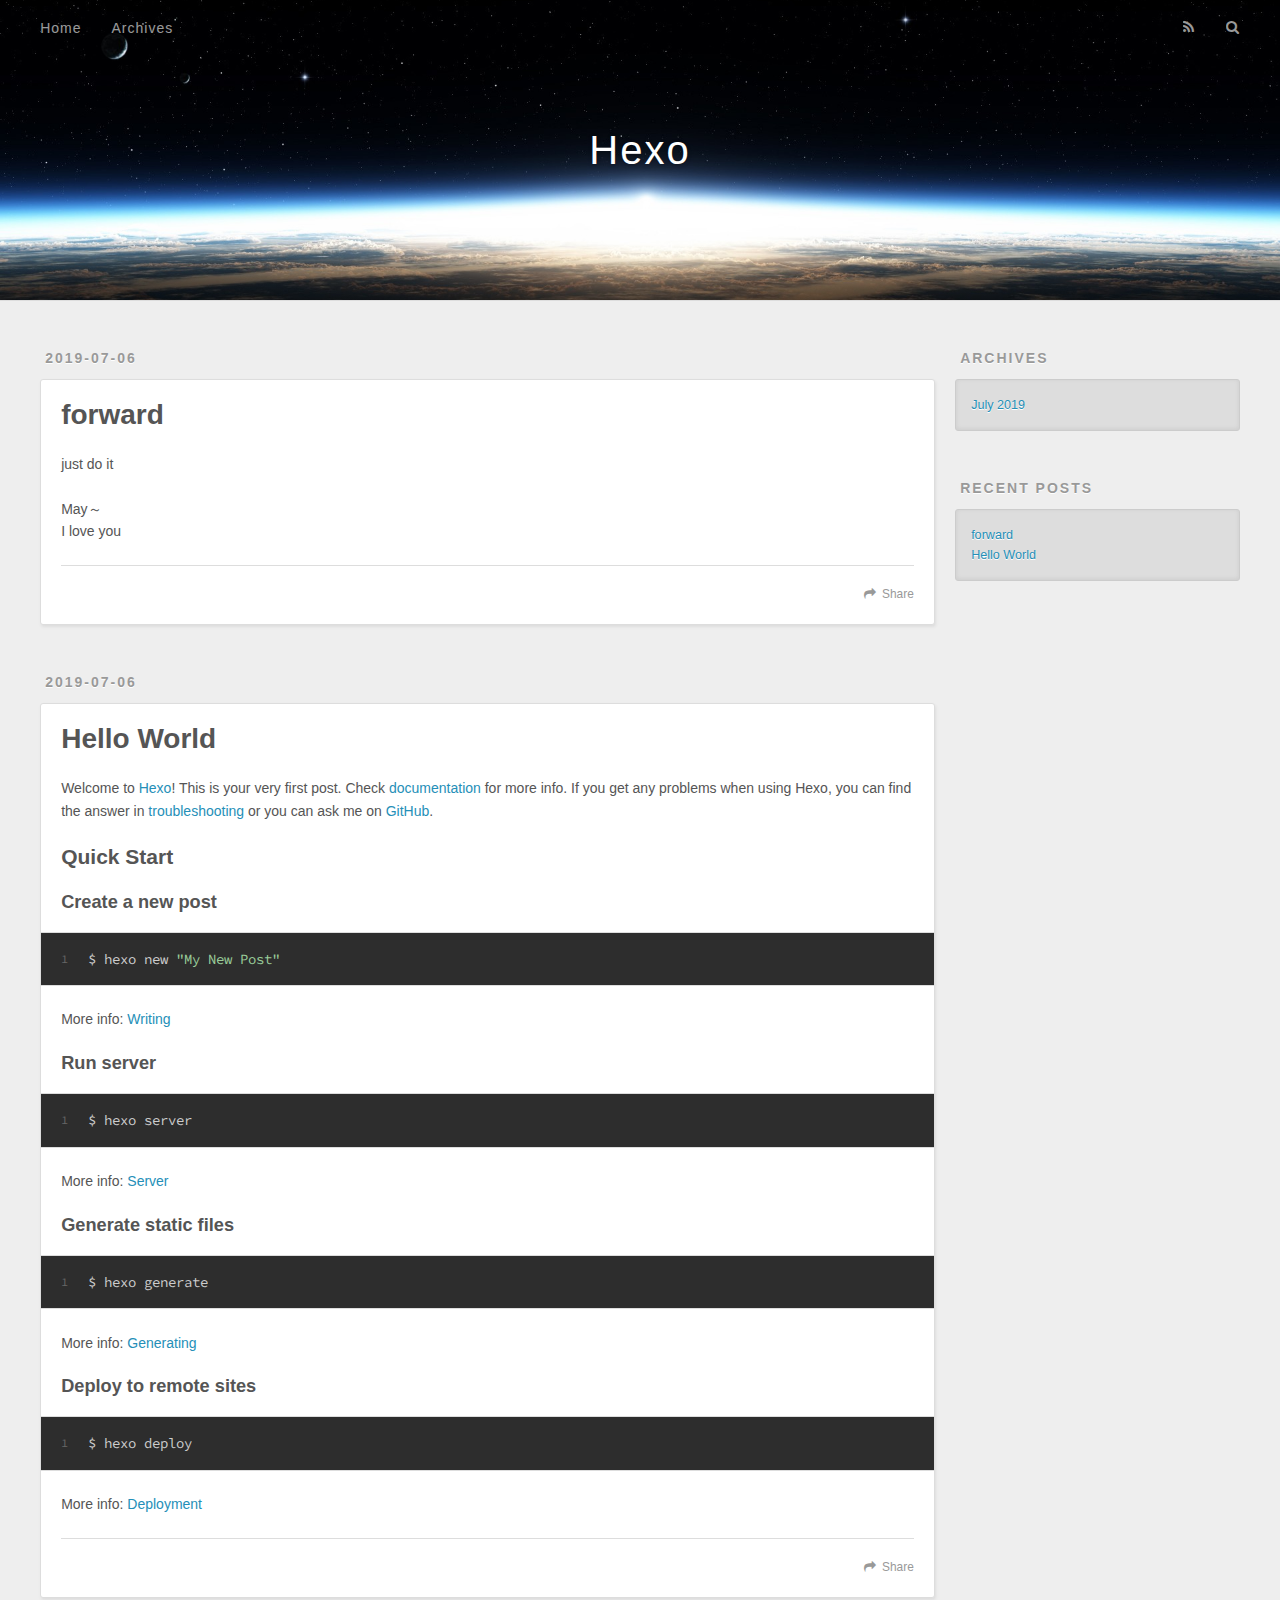
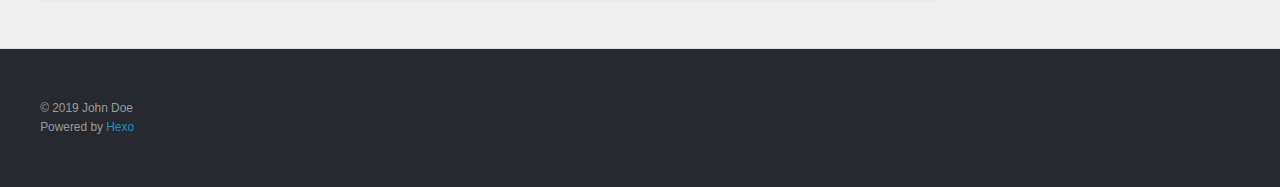
==== index.html @ 51e8aac5 "Blog Update" ====
<!DOCTYPE html>
<html>
<head><meta name="generator" content="Hexo 3.9.0">
  <meta charset="utf-8">
  

  
  <title>Hexo</title>
  <meta name="viewport" content="width=device-width, initial-scale=1, maximum-scale=1">
  <meta property="og:type" content="website">
<meta property="og:title" content="Hexo">
<meta property="og:url" content="http://yoursite.com/index.html">
<meta property="og:site_name" content="Hexo">
<meta property="og:locale" content="default">
<meta name="twitter:card" content="summary">
<meta name="twitter:title" content="Hexo">
  
    <link rel="alternate" href="/atom.xml" title="Hexo" type="application/atom+xml">
  
  
    <link rel="icon" href="/favicon.png">
  
  
    <link href="//fonts.googleapis.com/css?family=Source+Code+Pro" rel="stylesheet" type="text/css">
  
  <link rel="stylesheet" href="/css/style.css">
</head>
</html>
<body>
  <div id="container">
    <div id="wrap">
      <header id="header">
  <div id="banner"></div>
  <div id="header-outer" class="outer">
    <div id="header-title" class="inner">
      <h1 id="logo-wrap">
        <a href="/" id="logo">Hexo</a>
      </h1>
      
    </div>
    <div id="header-inner" class="inner">
      <nav id="main-nav">
        <a id="main-nav-toggle" class="nav-icon"></a>
        
          <a class="main-nav-link" href="/">Home</a>
        
          <a class="main-nav-link" href="/archives">Archives</a>
        
      </nav>
      <nav id="sub-nav">
        
          <a id="nav-rss-link" class="nav-icon" href="/atom.xml" title="RSS Feed"></a>
        
        <a id="nav-search-btn" class="nav-icon" title="Search"></a>
      </nav>
      <div id="search-form-wrap">
        <form action="//google.com/search" method="get" accept-charset="UTF-8" class="search-form"><input type="search" name="q" class="search-form-input" placeholder="Search"><button type="submit" class="search-form-submit">&#xF002;</button><input type="hidden" name="sitesearch" value="http://yoursite.com"></form>
      </div>
    </div>
  </div>
</header>
      <div class="outer">
        <section id="main">
  
    <article id="post-forward" class="article article-type-post" itemscope itemprop="blogPost">
  <div class="article-meta">
    <a href="/2019/07/06/forward/" class="article-date">
  <time datetime="2019-07-06T09:43:11.000Z" itemprop="datePublished">2019-07-06</time>
</a>
    
  </div>
  <div class="article-inner">
    
    
      <header class="article-header">
        
  
    <h1 itemprop="name">
      <a class="article-title" href="/2019/07/06/forward/">forward</a>
    </h1>
  

      </header>
    
    <div class="article-entry" itemprop="articleBody">
      
        <p>just do it</p>
<p>May～<br>I love you</p>

      
    </div>
    <footer class="article-footer">
      <a data-url="http://yoursite.com/2019/07/06/forward/" data-id="cjxrf0kxv0000vr9n8p3jbka1" class="article-share-link">Share</a>
      
      
    </footer>
  </div>
  
</article>


  
    <article id="post-hello-world" class="article article-type-post" itemscope itemprop="blogPost">
  <div class="article-meta">
    <a href="/2019/07/06/hello-world/" class="article-date">
  <time datetime="2019-07-06T09:27:20.673Z" itemprop="datePublished">2019-07-06</time>
</a>
    
  </div>
  <div class="article-inner">
    
    
      <header class="article-header">
        
  
    <h1 itemprop="name">
      <a class="article-title" href="/2019/07/06/hello-world/">Hello World</a>
    </h1>
  

      </header>
    
    <div class="article-entry" itemprop="articleBody">
      
        <p>Welcome to <a href="https://hexo.io/" target="_blank" rel="noopener">Hexo</a>! This is your very first post. Check <a href="https://hexo.io/docs/" target="_blank" rel="noopener">documentation</a> for more info. If you get any problems when using Hexo, you can find the answer in <a href="https://hexo.io/docs/troubleshooting.html" target="_blank" rel="noopener">troubleshooting</a> or you can ask me on <a href="https://github.com/hexojs/hexo/issues" target="_blank" rel="noopener">GitHub</a>.</p>
<h2 id="Quick-Start"><a href="#Quick-Start" class="headerlink" title="Quick Start"></a>Quick Start</h2><h3 id="Create-a-new-post"><a href="#Create-a-new-post" class="headerlink" title="Create a new post"></a>Create a new post</h3><figure class="highlight bash"><table><tr><td class="gutter"><pre><span class="line">1</span><br></pre></td><td class="code"><pre><span class="line">$ hexo new <span class="string">"My New Post"</span></span><br></pre></td></tr></table></figure>

<p>More info: <a href="https://hexo.io/docs/writing.html" target="_blank" rel="noopener">Writing</a></p>
<h3 id="Run-server"><a href="#Run-server" class="headerlink" title="Run server"></a>Run server</h3><figure class="highlight bash"><table><tr><td class="gutter"><pre><span class="line">1</span><br></pre></td><td class="code"><pre><span class="line">$ hexo server</span><br></pre></td></tr></table></figure>

<p>More info: <a href="https://hexo.io/docs/server.html" target="_blank" rel="noopener">Server</a></p>
<h3 id="Generate-static-files"><a href="#Generate-static-files" class="headerlink" title="Generate static files"></a>Generate static files</h3><figure class="highlight bash"><table><tr><td class="gutter"><pre><span class="line">1</span><br></pre></td><td class="code"><pre><span class="line">$ hexo generate</span><br></pre></td></tr></table></figure>

<p>More info: <a href="https://hexo.io/docs/generating.html" target="_blank" rel="noopener">Generating</a></p>
<h3 id="Deploy-to-remote-sites"><a href="#Deploy-to-remote-sites" class="headerlink" title="Deploy to remote sites"></a>Deploy to remote sites</h3><figure class="highlight bash"><table><tr><td class="gutter"><pre><span class="line">1</span><br></pre></td><td class="code"><pre><span class="line">$ hexo deploy</span><br></pre></td></tr></table></figure>

<p>More info: <a href="https://hexo.io/docs/deployment.html" target="_blank" rel="noopener">Deployment</a></p>

      
    </div>
    <footer class="article-footer">
      <a data-url="http://yoursite.com/2019/07/06/hello-world/" data-id="cjxrf0ky20001vr9n20gwcsk5" class="article-share-link">Share</a>
      
      
    </footer>
  </div>
  
</article>


  


</section>
        
          <aside id="sidebar">
  
    

  
    

  
    
  
    
  <div class="widget-wrap">
    <h3 class="widget-title">Archives</h3>
    <div class="widget">
      <ul class="archive-list"><li class="archive-list-item"><a class="archive-list-link" href="/archives/2019/07/">July 2019</a></li></ul>
    </div>
  </div>


  
    
  <div class="widget-wrap">
    <h3 class="widget-title">Recent Posts</h3>
    <div class="widget">
      <ul>
        
          <li>
            <a href="/2019/07/06/forward/">forward</a>
          </li>
        
          <li>
            <a href="/2019/07/06/hello-world/">Hello World</a>
          </li>
        
      </ul>
    </div>
  </div>

  
</aside>
        
      </div>
      <footer id="footer">
  
  <div class="outer">
    <div id="footer-info" class="inner">
      &copy; 2019 John Doe<br>
      Powered by <a href="http://hexo.io/" target="_blank">Hexo</a>
    </div>
  </div>
</footer>
    </div>
    <nav id="mobile-nav">
  
    <a href="/" class="mobile-nav-link">Home</a>
  
    <a href="/archives" class="mobile-nav-link">Archives</a>
  
</nav>
    

<script src="//ajax.googleapis.com/ajax/libs/jquery/2.0.3/jquery.min.js"></script>


  <link rel="stylesheet" href="/fancybox/jquery.fancybox.css">
  <script src="/fancybox/jquery.fancybox.pack.js"></script>


<script src="/js/script.js"></script>



  </div>
</body>
</html>
---- css/style.css ----
body {
  width: 100%;
}
body:before,
body:after {
  content: "";
  display: table;
}
body:after {
  clear: both;
}
html,
body,
div,
span,
applet,
object,
iframe,
h1,
h2,
h3,
h4,
h5,
h6,
p,
blockquote,
pre,
a,
abbr,
acronym,
address,
big,
cite,
code,
del,
dfn,
em,
img,
ins,
kbd,
q,
s,
samp,
small,
strike,
strong,
sub,
sup,
tt,
var,
dl,
dt,
dd,
ol,
ul,
li,
fieldset,
form,
label,
legend,
table,
caption,
tbody,
tfoot,
thead,
tr,
th,
td {
  margin: 0;
  padding: 0;
  border: 0;
  outline: 0;
  font-weight: inherit;
  font-style: inherit;
  font-family: inherit;
  font-size: 100%;
  vertical-align: baseline;
}
body {
  line-height: 1;
  color: #000;
  background: #fff;
}
ol,
ul {
  list-style: none;
}
table {
  border-collapse: separate;
  border-spacing: 0;
  vertical-align: middle;
}
caption,
th,
td {
  text-align: left;
  font-weight: normal;
  vertical-align: middle;
}
a img {
  border: none;
}
input,
button {
  margin: 0;
  padding: 0;
}
input::-moz-focus-inner,
button::-moz-focus-inner {
  border: 0;
  padding: 0;
}
@font-face {
  font-family: FontAwesome;
  font-style: normal;
  font-weight: normal;
  src: url("fonts/fontawesome-webfont.eot?v=#4.0.3");
  src: url("fonts/fontawesome-webfont.eot?#iefix&v=#4.0.3") format("embedded-opentype"), url("fonts/fontawesome-webfont.woff?v=#4.0.3") format("woff"), url("fonts/fontawesome-webfont.ttf?v=#4.0.3") format("truetype"), url("fonts/fontawesome-webfont.svg#fontawesomeregular?v=#4.0.3") format("svg");
}
html,
body,
#container {
  height: 100%;
}
body {
  background: #eee;
  font: 14px -apple-system, BlinkMacSystemFont, "Segoe UI", "Roboto", "Oxygen", "Ubuntu", "Cantarell", "Fira Sans", "Droid Sans", "Helvetica Neue", sans-serif;
  -webkit-text-size-adjust: 100%;
}
.outer {
  max-width: 1220px;
  margin: 0 auto;
  padding: 0 20px;
}
.outer:before,
.outer:after {
  content: "";
  display: table;
}
.outer:after {
  clear: both;
}
.inner {
  display: inline;
  float: left;
  width: 98.33333333333333%;
  margin: 0 0.833333333333333%;
}
.left,
.alignleft {
  float: left;
}
.right,
.alignright {
  float: right;
}
.clear {
  clear: both;
}
#container {
  position: relative;
}
.mobile-nav-on {
  overflow: hidden;
}
#wrap {
  height: 100%;
  width: 100%;
  position: absolute;
  top: 0;
  left: 0;
  -webkit-transition: 0.2s ease-out;
  -moz-transition: 0.2s ease-out;
  -ms-transition: 0.2s ease-out;
  transition: 0.2s ease-out;
  z-index: 1;
  background: #eee;
}
.mobile-nav-on #wrap {
  left: 280px;
}
@media screen and (min-width: 768px) {
  #main {
    display: inline;
    float: left;
    width: 73.33333333333333%;
    margin: 0 0.833333333333333%;
  }
}
.article-date,
.article-category-link,
.archive-year,
.widget-title {
  text-decoration: none;
  text-transform: uppercase;
  letter-spacing: 2px;
  color: #999;
  margin-bottom: 1em;
  margin-left: 5px;
  line-height: 1em;
  text-shadow: 0 1px #fff;
  font-weight: bold;
}
.article-inner,
.archive-article-inner {
  background: #fff;
  -webkit-box-shadow: 1px 2px 3px #ddd;
  box-shadow: 1px 2px 3px #ddd;
  border: 1px solid #ddd;
  border-radius: 3px;
}
.article-entry h1,
.widget h1 {
  font-size: 2em;
}
.article-entry h2,
.widget h2 {
  font-size: 1.5em;
}
.article-entry h3,
.widget h3 {
  font-size: 1.3em;
}
.article-entry h4,
.widget h4 {
  font-size: 1.2em;
}
.article-entry h5,
.widget h5 {
  font-size: 1em;
}
.article-entry h6,
.widget h6 {
  font-size: 1em;
  color: #999;
}
.article-entry hr,
.widget hr {
  border: 1px dashed #ddd;
}
.article-entry strong,
.widget strong {
  font-weight: bold;
}
.article-entry em,
.widget em,
.article-entry cite,
.widget cite {
  font-style: italic;
}
.article-entry sup,
.widget sup,
.article-entry sub,
.widget sub {
  font-size: 0.75em;
  line-height: 0;
  position: relative;
  vertical-align: baseline;
}
.article-entry sup,
.widget sup {
  top: -0.5em;
}
.article-entry sub,
.widget sub {
  bottom: -0.2em;
}
.article-entry small,
.widget small {
  font-size: 0.85em;
}
.article-entry acronym,
.widget acronym,
.article-entry abbr,
.widget abbr {
  border-bottom: 1px dotted;
}
.article-entry ul,
.widget ul,
.article-entry ol,
.widget ol,
.article-entry dl,
.widget dl {
  margin: 0 20px;
  line-height: 1.6em;
}
.article-entry ul ul,
.widget ul ul,
.article-entry ol ul,
.widget ol ul,
.article-entry ul ol,
.widget ul ol,
.article-entry ol ol,
.widget ol ol {
  margin-top: 0;
  margin-bottom: 0;
}
.article-entry ul,
.widget ul {
  list-style: disc;
}
.article-entry ol,
.widget ol {
  list-style: decimal;
}
.article-entry dt,
.widget dt {
  font-weight: bold;
}
#header {
  height: 300px;
  position: relative;
  border-bottom: 1px solid #ddd;
}
#header:before,
#header:after {
  content: "";
  position: absolute;
  left: 0;
  right: 0;
  height: 40px;
}
#header:before {
  top: 0;
  background: -webkit-linear-gradient(rgba(0,0,0,0.2), transparent);
  background: -moz-linear-gradient(rgba(0,0,0,0.2), transparent);
  background: -ms-linear-gradient(rgba(0,0,0,0.2), transparent);
  background: linear-gradient(rgba(0,0,0,0.2), transparent);
}
#header:after {
  bottom: 0;
  background: -webkit-linear-gradient(transparent, rgba(0,0,0,0.2));
  background: -moz-linear-gradient(transparent, rgba(0,0,0,0.2));
  background: -ms-linear-gradient(transparent, rgba(0,0,0,0.2));
  background: linear-gradient(transparent, rgba(0,0,0,0.2));
}
#header-outer {
  height: 100%;
  position: relative;
}
#header-inner {
  position: relative;
  overflow: hidden;
}
#banner {
  position: absolute;
  top: 0;
  left: 0;
  width: 100%;
  height: 100%;
  background: url("images/banner.jpg") center #000;
  -webkit-background-size: cover;
  -moz-background-size: cover;
  background-size: cover;
  z-index: -1;
}
#header-title {
  text-align: center;
  height: 40px;
  position: absolute;
  top: 50%;
  left: 0;
  margin-top: -20px;
}
#logo,
#subtitle {
  text-decoration: none;
  color: #fff;
  font-weight: 300;
  text-shadow: 0 1px 4px rgba(0,0,0,0.3);
}
#logo {
  font-size: 40px;
  line-height: 40px;
  letter-spacing: 2px;
}
#subtitle {
  font-size: 16px;
  line-height: 16px;
  letter-spacing: 1px;
}
#subtitle-wrap {
  margin-top: 16px;
}
#main-nav {
  float: left;
  margin-left: -15px;
}
.nav-icon,
.main-nav-link {
  float: left;
  color: #fff;
  opacity: 0.6;
  text-decoration: none;
  text-shadow: 0 1px rgba(0,0,0,0.2);
  -webkit-transition: opacity 0.2s;
  -moz-transition: opacity 0.2s;
  -ms-transition: opacity 0.2s;
  transition: opacity 0.2s;
  display: block;
  padding: 20px 15px;
}
.nav-icon:hover,
.main-nav-link:hover {
  opacity: 1;
}
.nav-icon {
  font-family: FontAwesome;
  text-align: center;
  font-size: 14px;
  width: 14px;
  height: 14px;
  padding: 20px 15px;
  position: relative;
  cursor: pointer;
}
.main-nav-link {
  font-weight: 300;
  letter-spacing: 1px;
}
@media screen and (max-width: 479px) {
  .main-nav-link {
    display: none;
  }
}
#main-nav-toggle {
  display: none;
}
#main-nav-toggle:before {
  content: "\f0c9";
}
@media screen and (max-width: 479px) {
  #main-nav-toggle {
    display: block;
  }
}
#sub-nav {
  float: right;
  margin-right: -15px;
}
#nav-rss-link:before {
  content: "\f09e";
}
#nav-search-btn:before {
  content: "\f002";
}
#search-form-wrap {
  position: absolute;
  top: 15px;
  width: 150px;
  height: 30px;
  right: -150px;
  opacity: 0;
  -webkit-transition: 0.2s ease-out;
  -moz-transition: 0.2s ease-out;
  -ms-transition: 0.2s ease-out;
  transition: 0.2s ease-out;
}
#search-form-wrap.on {
  opacity: 1;
  right: 0;
}
@media screen and (max-width: 479px) {
  #search-form-wrap {
    width: 100%;
    right: -100%;
  }
}
.search-form {
  position: absolute;
  top: 0;
  left: 0;
  right: 0;
  background: #fff;
  padding: 5px 15px;
  border-radius: 15px;
  -webkit-box-shadow: 0 0 10px rgba(0,0,0,0.3);
  box-shadow: 0 0 10px rgba(0,0,0,0.3);
}
.search-form-input {
  border: none;
  background: none;
  color: #555;
  width: 100%;
  font: 13px -apple-system, BlinkMacSystemFont, "Segoe UI", "Roboto", "Oxygen", "Ubuntu", "Cantarell", "Fira Sans", "Droid Sans", "Helvetica Neue", sans-serif;
  outline: none;
}
.search-form-input::-webkit-search-results-decoration,
.search-form-input::-webkit-search-cancel-button {
  -webkit-appearance: none;
}
.search-form-submit {
  position: absolute;
  top: 50%;
  right: 10px;
  margin-top: -7px;
  font: 13px FontAwesome;
  border: none;
  background: none;
  color: #bbb;
  cursor: pointer;
}
.search-form-submit:hover,
.search-form-submit:focus {
  color: #777;
}
.article {
  margin: 50px 0;
}
.article-inner {
  overflow: hidden;
}
.article-meta:before,
.article-meta:after {
  content: "";
  display: table;
}
.article-meta:after {
  clear: both;
}
.article-date {
  float: left;
}
.article-category {
  float: left;
  line-height: 1em;
  color: #ccc;
  text-shadow: 0 1px #fff;
  margin-left: 8px;
}
.article-category:before {
  content: "\2022";
}
.article-category-link {
  margin: 0 12px 1em;
}
.article-header {
  padding: 20px 20px 0;
}
.article-title {
  text-decoration: none;
  font-size: 2em;
  font-weight: bold;
  color: #555;
  line-height: 1.1em;
  -webkit-transition: color 0.2s;
  -moz-transition: color 0.2s;
  -ms-transition: color 0.2s;
  transition: color 0.2s;
}
a.article-title:hover {
  color: #258fb8;
}
.article-entry {
  color: #555;
  padding: 0 20px;
}
.article-entry:before,
.article-entry:after {
  content: "";
  display: table;
}
.article-entry:after {
  clear: both;
}
.article-entry p,
.article-entry table {
  line-height: 1.6em;
  margin: 1.6em 0;
}
.article-entry h1,
.article-entry h2,
.article-entry h3,
.article-entry h4,
.article-entry h5,
.article-entry h6 {
  font-weight: bold;
}
.article-entry h1,
.article-entry h2,
.article-entry h3,
.article-entry h4,
.article-entry h5,
.article-entry h6 {
  line-height: 1.1em;
  margin: 1.1em 0;
}
.article-entry a {
  color: #258fb8;
  text-decoration: none;
}
.article-entry a:hover {
  text-decoration: underline;
}
.article-entry ul,
.article-entry ol,
.article-entry dl {
  margin-top: 1.6em;
  margin-bottom: 1.6em;
}
.article-entry img,
.article-entry video {
  max-width: 100%;
  height: auto;
  display: block;
  margin: auto;
}
.article-entry iframe {
  border: none;
}
.article-entry table {
  width: 100%;
  border-collapse: collapse;
  border-spacing: 0;
}
.article-entry th {
  font-weight: bold;
  border-bottom: 3px solid #ddd;
  padding-bottom: 0.5em;
}
.article-entry td {
  border-bottom: 1px solid #ddd;
  padding: 10px 0;
}
.article-entry blockquote {
  font-family: Georgia, "Times New Roman", serif;
  font-size: 1.4em;
  margin: 1.6em 20px;
  text-align: center;
}
.article-entry blockquote footer {
  font-size: 14px;
  margin: 1.6em 0;
  font-family: -apple-system, BlinkMacSystemFont, "Segoe UI", "Roboto", "Oxygen", "Ubuntu", "Cantarell", "Fira Sans", "Droid Sans", "Helvetica Neue", sans-serif;
}
.article-entry blockquote footer cite:before {
  content: "—";
  padding: 0 0.5em;
}
.article-entry .pullquote {
  text-align: left;
  width: 45%;
  margin: 0;
}
.article-entry .pullquote.left {
  margin-left: 0.5em;
  margin-right: 1em;
}
.article-entry .pullquote.right {
  margin-right: 0.5em;
  margin-left: 1em;
}
.article-entry .caption {
  color: #999;
  display: block;
  font-size: 0.9em;
  margin-top: 0.5em;
  position: relative;
  text-align: center;
}
.article-entry .video-container {
  position: relative;
  padding-top: 56.25%;
  height: 0;
  overflow: hidden;
}
.article-entry .video-container iframe,
.article-entry .video-container object,
.article-entry .video-container embed {
  position: absolute;
  top: 0;
  left: 0;
  width: 100%;
  height: 100%;
  margin-top: 0;
}
.article-more-link a {
  display: inline-block;
  line-height: 1em;
  padding: 6px 15px;
  border-radius: 15px;
  background: #eee;
  color: #999;
  text-shadow: 0 1px #fff;
  text-decoration: none;
}
.article-more-link a:hover {
  background: #258fb8;
  color: #fff;
  text-decoration: none;
  text-shadow: 0 1px #1e7293;
}
.article-footer {
  font-size: 0.85em;
  line-height: 1.6em;
  border-top: 1px solid #ddd;
  padding-top: 1.6em;
  margin: 0 20px 20px;
}
.article-footer:before,
.article-footer:after {
  content: "";
  display: table;
}
.article-footer:after {
  clear: both;
}
.article-footer a {
  color: #999;
  text-decoration: none;
}
.article-footer a:hover {
  color: #555;
}
.article-tag-list-item {
  float: left;
  margin-right: 10px;
}
.article-tag-list-link:before {
  content: "#";
}
.article-comment-link {
  float: right;
}
.article-comment-link:before {
  content: "\f075";
  font-family: FontAwesome;
  padding-right: 8px;
}
.article-share-link {
  cursor: pointer;
  float: right;
  margin-left: 20px;
}
.article-share-link:before {
  content: "\f064";
  font-family: FontAwesome;
  padding-right: 6px;
}
#article-nav {
  position: relative;
}
#article-nav:before,
#article-nav:after {
  content: "";
  display: table;
}
#article-nav:after {
  clear: both;
}
@media screen and (min-width: 768px) {
  #article-nav {
    margin: 50px 0;
  }
  #article-nav:before {
    width: 8px;
    height: 8px;
    position: absolute;
    top: 50%;
    left: 50%;
    margin-top: -4px;
    margin-left: -4px;
    content: "";
    border-radius: 50%;
    background: #ddd;
    -webkit-box-shadow: 0 1px 2px #fff;
    box-shadow: 0 1px 2px #fff;
  }
}
.article-nav-link-wrap {
  text-decoration: none;
  text-shadow: 0 1px #fff;
  color: #999;
  -webkit-box-sizing: border-box;
  -moz-box-sizing: border-box;
  box-sizing: border-box;
  margin-top: 50px;
  text-align: center;
  display: block;
}
.article-nav-link-wrap:hover {
  color: #555;
}
@media screen and (min-width: 768px) {
  .article-nav-link-wrap {
    width: 50%;
    margin-top: 0;
  }
}
@media screen and (min-width: 768px) {
  #article-nav-newer {
    float: left;
    text-align: right;
    padding-right: 20px;
  }
}
@media screen and (min-width: 768px) {
  #article-nav-older {
    float: right;
    text-align: left;
    padding-left: 20px;
  }
}
.article-nav-caption {
  text-transform: uppercase;
  letter-spacing: 2px;
  color: #ddd;
  line-height: 1em;
  font-weight: bold;
}
#article-nav-newer .article-nav-caption {
  margin-right: -2px;
}
.article-nav-title {
  font-size: 0.85em;
  line-height: 1.6em;
  margin-top: 0.5em;
}
.article-share-box {
  position: absolute;
  display: none;
  background: #fff;
  -webkit-box-shadow: 1px 2px 10px rgba(0,0,0,0.2);
  box-shadow: 1px 2px 10px rgba(0,0,0,0.2);
  border-radius: 3px;
  margin-left: -145px;
  overflow: hidden;
  z-index: 1;
}
.article-share-box.on {
  display: block;
}
.article-share-input {
  width: 100%;
  background: none;
  -webkit-box-sizing: border-box;
  -moz-box-sizing: border-box;
  box-sizing: border-box;
  font: 14px -apple-system, BlinkMacSystemFont, "Segoe UI", "Roboto", "Oxygen", "Ubuntu", "Cantarell", "Fira Sans", "Droid Sans", "Helvetica Neue", sans-serif;
  padding: 0 15px;
  color: #555;
  outline: none;
  border: 1px solid #ddd;
  border-radius: 3px 3px 0 0;
  height: 36px;
  line-height: 36px;
}
.article-share-links {
  background: #eee;
}
.article-share-links:before,
.article-share-links:after {
  content: "";
  display: table;
}
.article-share-links:after {
  clear: both;
}
.article-share-twitter,
.article-share-facebook,
.article-share-pinterest,
.article-share-google {
  width: 50px;
  height: 36px;
  display: block;
  float: left;
  position: relative;
  color: #999;
  text-shadow: 0 1px #fff;
}
.article-share-twitter:before,
.article-share-facebook:before,
.article-share-pinterest:before,
.article-share-google:before {
  font-size: 20px;
  font-family: FontAwesome;
  width: 20px;
  height: 20px;
  position: absolute;
  top: 50%;
  left: 50%;
  margin-top: -10px;
  margin-left: -10px;
  text-align: center;
}
.article-share-twitter:hover,
.article-share-facebook:hover,
.article-share-pinterest:hover,
.article-share-google:hover {
  color: #fff;
}
.article-share-twitter:before {
  content: "\f099";
}
.article-share-twitter:hover {
  background: #00aced;
  text-shadow: 0 1px #008abe;
}
.article-share-facebook:before {
  content: "\f09a";
}
.article-share-facebook:hover {
  background: #3b5998;
  text-shadow: 0 1px #2f477a;
}
.article-share-pinterest:before {
  content: "\f0d2";
}
.article-share-pinterest:hover {
  background: #cb2027;
  text-shadow: 0 1px #a21a1f;
}
.article-share-google:before {
  content: "\f0d5";
}
.article-share-google:hover {
  background: #dd4b39;
  text-shadow: 0 1px #be3221;
}
.article-gallery {
  background: #000;
  position: relative;
}
.article-gallery-photos {
  position: relative;
  overflow: hidden;
}
.article-gallery-img {
  display: none;
  max-width: 100%;
}
.article-gallery-img:first-child {
  display: block;
}
.article-gallery-img.loaded {
  position: absolute;
  display: block;
}
.article-gallery-img img {
  display: block;
  max-width: 100%;
  margin: 0 auto;
}
#comments {
  background: #fff;
  -webkit-box-shadow: 1px 2px 3px #ddd;
  box-shadow: 1px 2px 3px #ddd;
  padding: 20px;
  border: 1px solid #ddd;
  border-radius: 3px;
  margin: 50px 0;
}
#comments a {
  color: #258fb8;
}
.archives-wrap {
  margin: 50px 0;
}
.archives:before,
.archives:after {
  content: "";
  display: table;
}
.archives:after {
  clear: both;
}
.archive-year-wrap {
  margin-bottom: 1em;
}
.archives {
  -webkit-column-gap: 10px;
  -moz-column-gap: 10px;
  column-gap: 10px;
}
@media screen and (min-width: 480px) and (max-width: 767px) {
  .archives {
    -webkit-column-count: 2;
    -moz-column-count: 2;
    column-count: 2;
  }
}
@media screen and (min-width: 768px) {
  .archives {
    -webkit-column-count: 3;
    -moz-column-count: 3;
    column-count: 3;
  }
}
.archive-article {
  -webkit-column-break-inside: avoid;
  page-break-inside: avoid;
  overflow: hidden;
  break-inside: avoid-column;
}
.archive-article-inner {
  padding: 10px;
  margin-bottom: 15px;
}
.archive-article-title {
  text-decoration: none;
  font-weight: bold;
  color: #555;
  -webkit-transition: color 0.2s;
  -moz-transition: color 0.2s;
  -ms-transition: color 0.2s;
  transition: color 0.2s;
  line-height: 1.6em;
}
.archive-article-title:hover {
  color: #258fb8;
}
.archive-article-footer {
  margin-top: 1em;
}
.archive-article-date {
  color: #999;
  text-decoration: none;
  font-size: 0.85em;
  line-height: 1em;
  margin-bottom: 0.5em;
  display: block;
}
#page-nav {
  margin: 50px auto;
  background: #fff;
  -webkit-box-shadow: 1px 2px 3px #ddd;
  box-shadow: 1px 2px 3px #ddd;
  border: 1px solid #ddd;
  border-radius: 3px;
  text-align: center;
  color: #999;
  overflow: hidden;
}
#page-nav:before,
#page-nav:after {
  content: "";
  display: table;
}
#page-nav:after {
  clear: both;
}
#page-nav a,
#page-nav span {
  padding: 10px 20px;
  line-height: 1;
  height: 2ex;
}
#page-nav a {
  color: #999;
  text-decoration: none;
}
#page-nav a:hover {
  background: #999;
  color: #fff;
}
#page-nav .prev {
  float: left;
}
#page-nav .next {
  float: right;
}
#page-nav .page-number {
  display: inline-block;
}
@media screen and (max-width: 479px) {
  #page-nav .page-number {
    display: none;
  }
}
#page-nav .current {
  color: #555;
  font-weight: bold;
}
#page-nav .space {
  color: #ddd;
}
#footer {
  background: #262a30;
  padding: 50px 0;
  border-top: 1px solid #ddd;
  color: #999;
}
#footer a {
  color: #258fb8;
  text-decoration: none;
}
#footer a:hover {
  text-decoration: underline;
}
#footer-info {
  line-height: 1.6em;
  font-size: 0.85em;
}
.article-entry pre,
.article-entry .highlight {
  background: #2d2d2d;
  margin: 0 -20px;
  padding: 15px 20px;
  border-style: solid;
  border-color: #ddd;
  border-width: 1px 0;
  overflow: auto;
  color: #ccc;
  line-height: 22.400000000000002px;
}
.article-entry .highlight .gutter pre,
.article-entry .gist .gist-file .gist-data .line-numbers {
  color: #666;
  font-size: 0.85em;
}
.article-entry pre,
.article-entry code {
  font-family: "Source Code Pro", Consolas, Monaco, Menlo, Consolas, monospace;
}
.article-entry code {
  background: #eee;
  text-shadow: 0 1px #fff;
  padding: 0 0.3em;
}
.article-entry pre code {
  background: none;
  text-shadow: none;
  padding: 0;
}
.article-entry .highlight pre {
  border: none;
  margin: 0;
  padding: 0;
}
.article-entry .highlight table {
  margin: 0;
  width: auto;
}
.article-entry .highlight td {
  border: none;
  padding: 0;
}
.article-entry .highlight figcaption {
  font-size: 0.85em;
  color: #999;
  line-height: 1em;
  margin-bottom: 1em;
}
.article-entry .highlight figcaption:before,
.article-entry .highlight figcaption:after {
  content: "";
  display: table;
}
.article-entry .highlight figcaption:after {
  clear: both;
}
.article-entry .highlight figcaption a {
  float: right;
}
.article-entry .highlight .gutter pre {
  text-align: right;
  padding-right: 20px;
}
.article-entry .highlight .line {
  height: 22.400000000000002px;
}
.article-entry .highlight .line.marked {
  background: #515151;
}
.article-entry .gist {
  margin: 0 -20px;
  border-style: solid;
  border-color: #ddd;
  border-width: 1px 0;
  background: #2d2d2d;
  padding: 15px 20px 15px 0;
}
.article-entry .gist .gist-file {
  border: none;
  font-family: "Source Code Pro", Consolas, Monaco, Menlo, Consolas, monospace;
  margin: 0;
}
.article-entry .gist .gist-file .gist-data {
  background: none;
  border: none;
}
.article-entry .gist .gist-file .gist-data .line-numbers {
  background: none;
  border: none;
  padding: 0 20px 0 0;
}
.article-entry .gist .gist-file .gist-data .line-data {
  padding: 0 !important;
}
.article-entry .gist .gist-file .highlight {
  margin: 0;
  padding: 0;
  border: none;
}
.article-entry .gist .gist-file .gist-meta {
  background: #2d2d2d;
  color: #999;
  font: 0.85em -apple-system, BlinkMacSystemFont, "Segoe UI", "Roboto", "Oxygen", "Ubuntu", "Cantarell", "Fira Sans", "Droid Sans", "Helvetica Neue", sans-serif;
  text-shadow: 0 0;
  padding: 0;
  margin-top: 1em;
  margin-left: 20px;
}
.article-entry .gist .gist-file .gist-meta a {
  color: #258fb8;
  font-weight: normal;
}
.article-entry .gist .gist-file .gist-meta a:hover {
  text-decoration: underline;
}
pre .comment,
pre .title {
  color: #999;
}
pre .variable,
pre .attribute,
pre .tag,
pre .regexp,
pre .ruby .constant,
pre .xml .tag .title,
pre .xml .pi,
pre .xml .doctype,
pre .html .doctype,
pre .css .id,
pre .css .class,
pre .css .pseudo {
  color: #f2777a;
}
pre .number,
pre .preprocessor,
pre .built_in,
pre .literal,
pre .params,
pre .constant {
  color: #f99157;
}
pre .class,
pre .ruby .class .title,
pre .css .rules .attribute {
  color: #9c9;
}
pre .string,
pre .value,
pre .inheritance,
pre .header,
pre .ruby .symbol,
pre .xml .cdata {
  color: #9c9;
}
pre .css .hexcolor {
  color: #6cc;
}
pre .function,
pre .python .decorator,
pre .python .title,
pre .ruby .function .title,
pre .ruby .title .keyword,
pre .perl .sub,
pre .javascript .title,
pre .coffeescript .title {
  color: #69c;
}
pre .keyword,
pre .javascript .function {
  color: #c9c;
}
@media screen and (max-width: 479px) {
  #mobile-nav {
    position: absolute;
    top: 0;
    left: 0;
    width: 280px;
    height: 100%;
    background: #191919;
    border-right: 1px solid #fff;
  }
}
@media screen and (max-width: 479px) {
  .mobile-nav-link {
    display: block;
    color: #999;
    text-decoration: none;
    padding: 15px 20px;
    font-weight: bold;
  }
  .mobile-nav-link:hover {
    color: #fff;
  }
}
@media screen and (min-width: 768px) {
  #sidebar {
    display: inline;
    float: left;
    width: 23.333333333333332%;
    margin: 0 0.833333333333333%;
  }
}
.widget-wrap {
  margin: 50px 0;
}
.widget {
  color: #777;
  text-shadow: 0 1px #fff;
  background: #ddd;
  -webkit-box-shadow: 0 -1px 4px #ccc inset;
  box-shadow: 0 -1px 4px #ccc inset;
  border: 1px solid #ccc;
  padding: 15px;
  border-radius: 3px;
}
.widget a {
  color: #258fb8;
  text-decoration: none;
}
.widget a:hover {
  text-decoration: underline;
}
.widget ul ul,
.widget ol ul,
.widget dl ul,
.widget ul ol,
.widget ol ol,
.widget dl ol,
.widget ul dl,
.widget ol dl,
.widget dl dl {
  margin-left: 15px;
  list-style: disc;
}
.widget {
  line-height: 1.6em;
  word-wrap: break-word;
  font-size: 0.9em;
}
.widget ul,
.widget ol {
  list-style: none;
  margin: 0;
}
.widget ul ul,
.widget ol ul,
.widget ul ol,
.widget ol ol {
  margin: 0 20px;
}
.widget ul ul,
.widget ol ul {
  list-style: disc;
}
.widget ul ol,
.widget ol ol {
  list-style: decimal;
}
.category-list-count,
.tag-list-count,
.archive-list-count {
  padding-left: 5px;
  color: #999;
  font-size: 0.85em;
}
.category-list-count:before,
.tag-list-count:before,
.archive-list-count:before {
  content: "(";
}
.category-list-count:after,
.tag-list-count:after,
.archive-list-count:after {
  content: ")";
}
.tagcloud a {
  margin-right: 5px;
  display: inline-block;
}
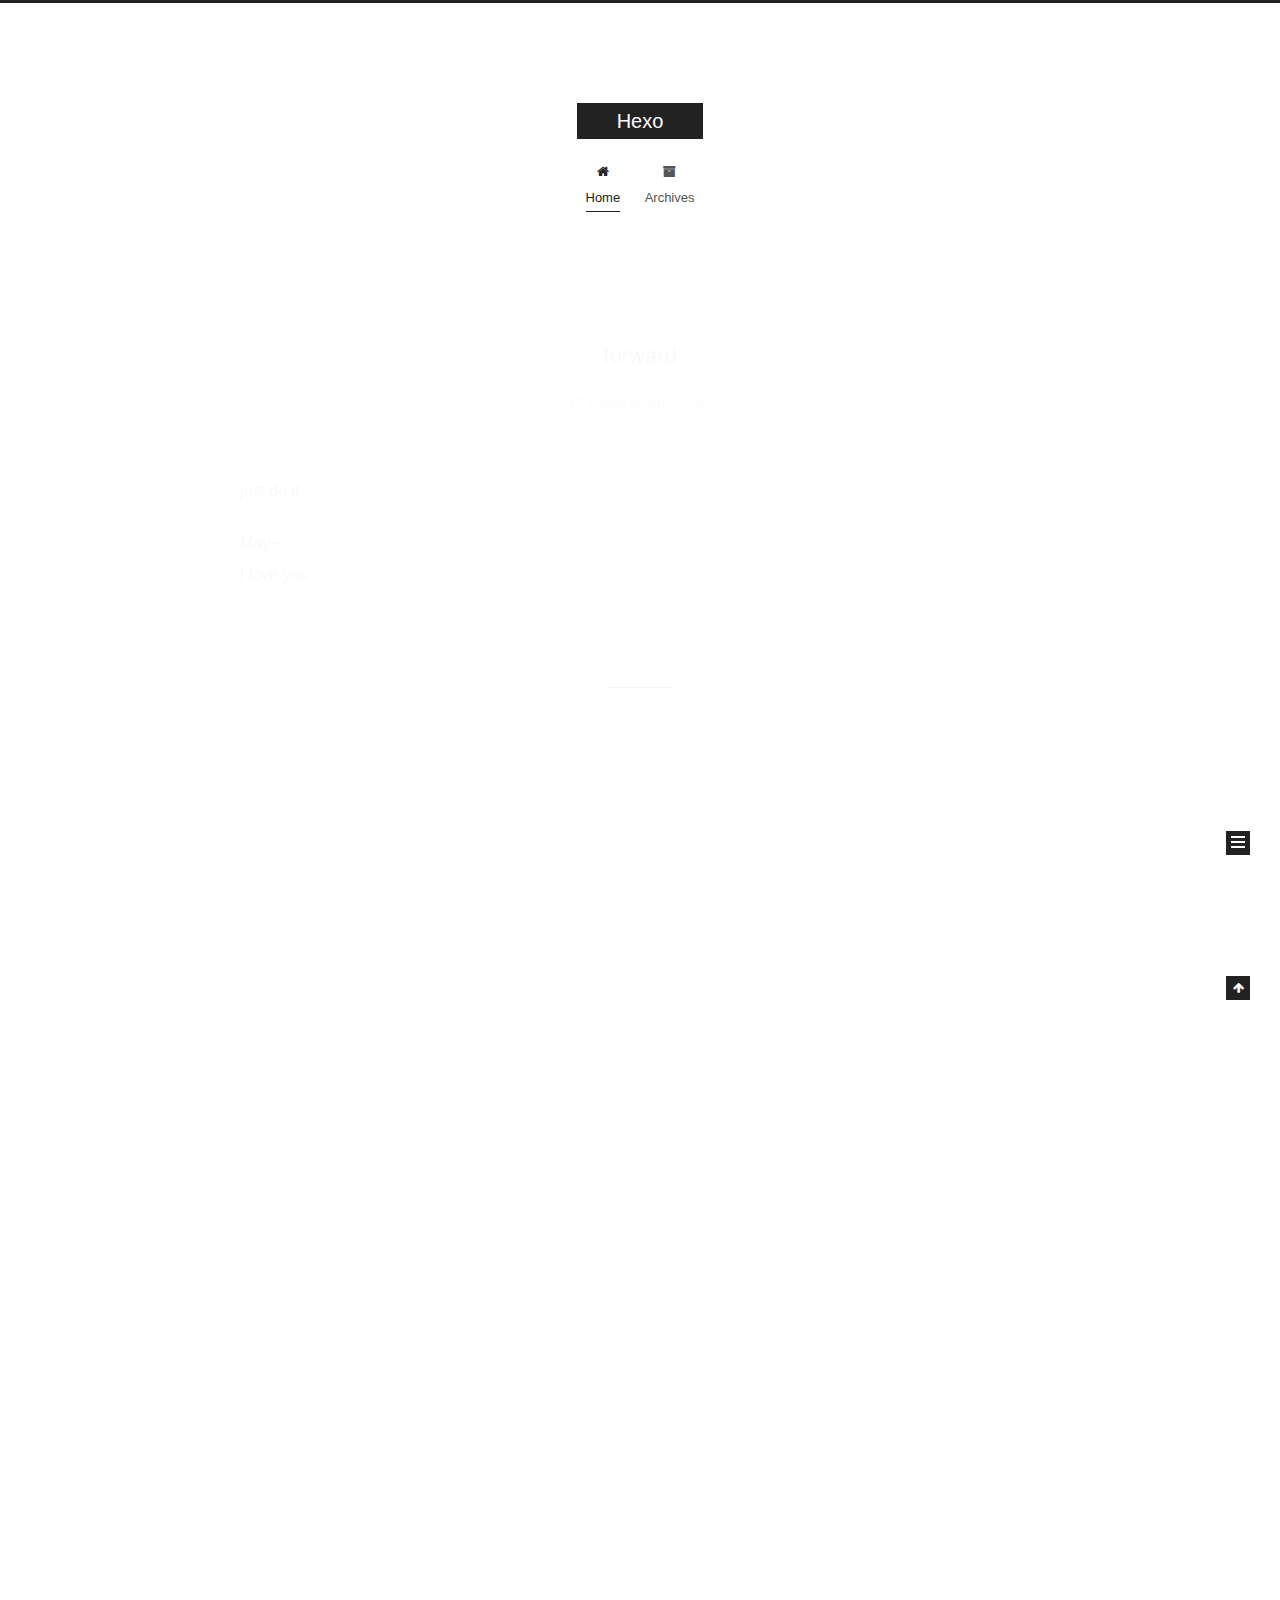
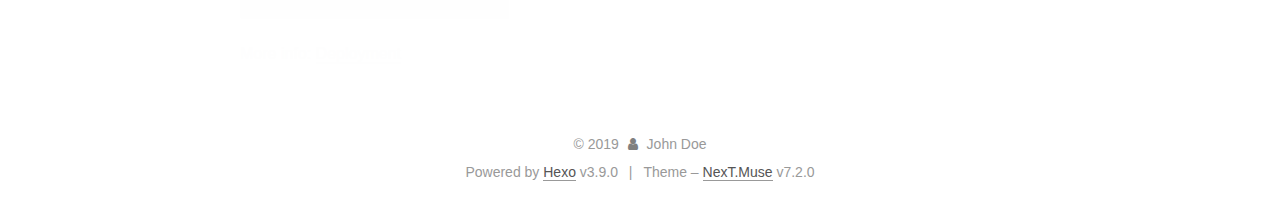
==== commit 375f2baf: "Blog Update" ====
--- a/index.html
+++ b/index.html
@@ -1,12 +1,99 @@
 <!DOCTYPE html>
-<html>
+
+
+
+
+
+
+
+
+
+
+
+
+  
+
+
+<html class="theme-next muse use-motion" lang>
 <head><meta name="generator" content="Hexo 3.9.0">
-  <meta charset="utf-8">
-  
-
-  
-  <title>Hexo</title>
-  <meta name="viewport" content="width=device-width, initial-scale=1, maximum-scale=1">
+  <meta charset="UTF-8">
+<meta http-equiv="X-UA-Compatible" content="IE=edge">
+<meta name="viewport" content="width=device-width, initial-scale=1, maximum-scale=2">
+<meta name="theme-color" content="#222">
+
+
+
+
+
+
+
+
+
+
+
+
+
+
+
+
+
+
+
+
+
+
+<link rel="stylesheet" href="/lib/font-awesome/css/font-awesome.min.css?v=4.7.0">
+
+<link rel="stylesheet" href="/css/main.css?v=7.2.0">
+
+
+  <link rel="apple-touch-icon" sizes="180x180" href="/images/apple-touch-icon-next.png?v=7.2.0">
+
+
+  <link rel="icon" type="image/png" sizes="32x32" href="/images/favicon-32x32-next.png?v=7.2.0">
+
+
+  <link rel="icon" type="image/png" sizes="16x16" href="/images/favicon-16x16-next.png?v=7.2.0">
+
+
+  <link rel="mask-icon" href="/images/logo.svg?v=7.2.0" color="#222">
+
+
+
+
+
+
+
+<script id="hexo.configurations">
+  var NexT = window.NexT || {};
+  var CONFIG = {
+    root: '/',
+    scheme: 'Muse',
+    version: '7.2.0',
+    sidebar: {"position":"left","display":"post","offset":12,"onmobile":false,"dimmer":false},
+    back2top: true,
+    back2top_sidebar: false,
+    fancybox: false,
+    fastclick: false,
+    lazyload: false,
+    tabs: true,
+    motion: {"enable":true,"async":false,"transition":{"post_block":"fadeIn","post_header":"slideDownIn","post_body":"slideDownIn","coll_header":"slideLeftIn","sidebar":"slideUpIn"}},
+    algolia: {
+      applicationID: '',
+      apiKey: '',
+      indexName: '',
+      hits: {"per_page":10},
+      labels: {"input_placeholder":"Search for Posts","hits_empty":"We didn't find any results for the search: ${query}","hits_stats":"${hits} results found in ${time} ms"}
+    }
+  };
+</script>
+
+
+  
+
+
+
+
   <meta property="og:type" content="website">
 <meta property="og:title" content="Hexo">
 <meta property="og:url" content="http://yoursite.com/index.html">
@@ -14,217 +101,723 @@
 <meta property="og:locale" content="default">
 <meta name="twitter:card" content="summary">
 <meta name="twitter:title" content="Hexo">
-  
-    <link rel="alternate" href="/atom.xml" title="Hexo" type="application/atom+xml">
-  
-  
-    <link rel="icon" href="/favicon.png">
-  
-  
-    <link href="//fonts.googleapis.com/css?family=Source+Code+Pro" rel="stylesheet" type="text/css">
-  
-  <link rel="stylesheet" href="/css/style.css">
+
+
+
+
+
+  
+  
+  <link rel="canonical" href="http://yoursite.com/">
+
+
+
+<script id="page.configurations">
+  CONFIG.page = {
+    sidebar: "",
+  };
+</script>
+
+  <title>Hexo</title>
+  
+
+
+
+
+
+
+
+
+
+
+
+
+  <noscript>
+  <style>
+  .use-motion .motion-element,
+  .use-motion .brand,
+  .use-motion .menu-item,
+  .sidebar-inner,
+  .use-motion .post-block,
+  .use-motion .pagination,
+  .use-motion .comments,
+  .use-motion .post-header,
+  .use-motion .post-body,
+  .use-motion .collection-title { opacity: initial; }
+
+  .use-motion .logo,
+  .use-motion .site-title,
+  .use-motion .site-subtitle {
+    opacity: initial;
+    top: initial;
+  }
+
+  .use-motion .logo-line-before i { left: initial; }
+  .use-motion .logo-line-after i { right: initial; }
+  </style>
+</noscript>
+
 </head>
-</html>
-<body>
-  <div id="container">
-    <div id="wrap">
-      <header id="header">
-  <div id="banner"></div>
-  <div id="header-outer" class="outer">
-    <div id="header-title" class="inner">
-      <h1 id="logo-wrap">
-        <a href="/" id="logo">Hexo</a>
-      </h1>
-      
+
+<body itemscope itemtype="http://schema.org/WebPage" lang="default">
+
+  
+  
+    
+  
+
+  <div class="container sidebar-position-left 
+  page-home">
+    <div class="headband"></div>
+
+    <header id="header" class="header" itemscope itemtype="http://schema.org/WPHeader">
+      <div class="header-inner"><div class="site-brand-wrapper">
+  <div class="site-meta">
+    
+
+    <div class="custom-logo-site-title">
+      <a href="/" class="brand" rel="start">
+        <span class="logo-line-before"><i></i></span>
+        <span class="site-title">Hexo</span>
+        <span class="logo-line-after"><i></i></span>
+      </a>
     </div>
-    <div id="header-inner" class="inner">
-      <nav id="main-nav">
-        <a id="main-nav-toggle" class="nav-icon"></a>
-        
-          <a class="main-nav-link" href="/">Home</a>
-        
-          <a class="main-nav-link" href="/archives">Archives</a>
-        
-      </nav>
-      <nav id="sub-nav">
-        
-          <a id="nav-rss-link" class="nav-icon" href="/atom.xml" title="RSS Feed"></a>
-        
-        <a id="nav-search-btn" class="nav-icon" title="Search"></a>
-      </nav>
-      <div id="search-form-wrap">
-        <form action="//google.com/search" method="get" accept-charset="UTF-8" class="search-form"><input type="search" name="q" class="search-form-input" placeholder="Search"><button type="submit" class="search-form-submit">&#xF002;</button><input type="hidden" name="sitesearch" value="http://yoursite.com"></form>
-      </div>
+    
+    
+  </div>
+
+  <div class="site-nav-toggle">
+    <button aria-label="Toggle navigation bar">
+      <span class="btn-bar"></span>
+      <span class="btn-bar"></span>
+      <span class="btn-bar"></span>
+    </button>
+  </div>
+</div>
+
+
+
+<nav class="site-nav">
+  
+    <ul id="menu" class="menu">
+      
+        
+        
+        
+          
+          <li class="menu-item menu-item-home menu-item-active">
+
+    
+    
+      
+    
+
+    
+
+    <a href="/" rel="section"><i class="menu-item-icon fa fa-fw fa-home"></i> <br>Home</a>
+
+  </li>
+        
+        
+        
+          
+          <li class="menu-item menu-item-archives">
+
+    
+    
+      
+    
+
+    
+
+    <a href="/archives/" rel="section"><i class="menu-item-icon fa fa-fw fa-archive"></i> <br>Archives</a>
+
+  </li>
+
+      
+      
+    </ul>
+  
+
+  
+    
+
+  
+
+  
+</nav>
+
+
+
+  
+
+
+
+</div>
+    </header>
+
+    
+
+
+    <main id="main" class="main">
+      <div class="main-inner">
+        <div class="content-wrap">
+          
+          <div id="content" class="content">
+            
+  <section id="posts" class="posts-expand">
+    
+      
+
+  
+
+  
+  
+  
+
+  
+
+  <article class="post post-type-normal" itemscope itemtype="http://schema.org/Article">
+  
+  
+  
+  <div class="post-block">
+    <link itemprop="mainEntityOfPage" href="http://yoursite.com/2019/07/06/forward/">
+
+    <span hidden itemprop="author" itemscope itemtype="http://schema.org/Person">
+      <meta itemprop="name" content="John Doe">
+      <meta itemprop="description" content>
+      <meta itemprop="image" content="/images/avatar.gif">
+    </span>
+
+    <span hidden itemprop="publisher" itemscope itemtype="http://schema.org/Organization">
+      <meta itemprop="name" content="Hexo">
+    </span>
+
+    
+      <header class="post-header">
+
+        
+        
+          <h1 class="post-title" itemprop="name headline">
+                
+                
+                <a href="/2019/07/06/forward/" class="post-title-link" itemprop="url">forward</a>
+              
+            
+          </h1>
+        
+
+        <div class="post-meta">
+
+          
+          
+          
+
+          
+            <span class="post-meta-item">
+              <span class="post-meta-item-icon">
+                <i class="fa fa-calendar-o"></i>
+              </span>
+              
+                <span class="post-meta-item-text">Posted on</span>
+              
+
+              
+                
+              
+
+              <time title="Created: 2019-07-06 17:43:11 / Modified: 18:58:36" itemprop="dateCreated datePublished" datetime="2019-07-06T17:43:11+08:00">2019-07-06</time>
+            </span>
+          
+
+          
+            
+
+            
+          
+
+          
+
+          
+            
+            
+          
+
+          
+          
+
+          
+
+          <br>
+          
+
+          
+
+          
+
+        </div>
+      </header>
+    
+
+    
+    
+    
+    <div class="post-body" itemprop="articleBody">
+
+      
+      
+
+      
+        
+          
+            <p>just do it</p>
+<p>May～<br>I love you</p>
+
+          
+        
+      
+    </div>
+
+    
+
+    
+    
+    
+
+    
+
+    
+      
+    
+    
+
+    
+
+    <footer class="post-footer">
+      
+
+      
+
+      
+
+      
+      
+        <div class="post-eof"></div>
+      
+    </footer>
+  </div>
+  
+  
+  
+  </article>
+
+
+    
+      
+
+  
+
+  
+  
+  
+
+  
+
+  <article class="post post-type-normal" itemscope itemtype="http://schema.org/Article">
+  
+  
+  
+  <div class="post-block">
+    <link itemprop="mainEntityOfPage" href="http://yoursite.com/2019/07/06/hello-world/">
+
+    <span hidden itemprop="author" itemscope itemtype="http://schema.org/Person">
+      <meta itemprop="name" content="John Doe">
+      <meta itemprop="description" content>
+      <meta itemprop="image" content="/images/avatar.gif">
+    </span>
+
+    <span hidden itemprop="publisher" itemscope itemtype="http://schema.org/Organization">
+      <meta itemprop="name" content="Hexo">
+    </span>
+
+    
+      <header class="post-header">
+
+        
+        
+          <h1 class="post-title" itemprop="name headline">
+                
+                
+                <a href="/2019/07/06/hello-world/" class="post-title-link" itemprop="url">Hello World</a>
+              
+            
+          </h1>
+        
+
+        <div class="post-meta">
+
+          
+          
+          
+
+          
+            <span class="post-meta-item">
+              <span class="post-meta-item-icon">
+                <i class="fa fa-calendar-o"></i>
+              </span>
+              
+                <span class="post-meta-item-text">Posted on</span>
+              
+
+              
+                
+              
+
+              <time title="Created: 2019-07-06 17:27:20" itemprop="dateCreated datePublished" datetime="2019-07-06T17:27:20+08:00">2019-07-06</time>
+            </span>
+          
+
+          
+
+          
+
+          
+            
+            
+          
+
+          
+          
+
+          
+
+          <br>
+          
+
+          
+
+          
+
+        </div>
+      </header>
+    
+
+    
+    
+    
+    <div class="post-body" itemprop="articleBody">
+
+      
+      
+
+      
+        
+          
+            <p>Welcome to <a href="https://hexo.io/" target="_blank" rel="noopener">Hexo</a>! This is your very first post. Check <a href="https://hexo.io/docs/" target="_blank" rel="noopener">documentation</a> for more info. If you get any problems when using Hexo, you can find the answer in <a href="https://hexo.io/docs/troubleshooting.html" target="_blank" rel="noopener">troubleshooting</a> or you can ask me on <a href="https://github.com/hexojs/hexo/issues" target="_blank" rel="noopener">GitHub</a>.</p>
+<h2 id="Quick-Start"><a href="#Quick-Start" class="headerlink" title="Quick Start"></a>Quick Start</h2><h3 id="Create-a-new-post"><a href="#Create-a-new-post" class="headerlink" title="Create a new post"></a>Create a new post</h3><figure class="highlight bash"><table><tr><td class="gutter"><pre><span class="line">1</span><br></pre></td><td class="code"><pre><span class="line">$ hexo new <span class="string">"My New Post"</span></span><br></pre></td></tr></table></figure>
+
+<p>More info: <a href="https://hexo.io/docs/writing.html" target="_blank" rel="noopener">Writing</a></p>
+<h3 id="Run-server"><a href="#Run-server" class="headerlink" title="Run server"></a>Run server</h3><figure class="highlight bash"><table><tr><td class="gutter"><pre><span class="line">1</span><br></pre></td><td class="code"><pre><span class="line">$ hexo server</span><br></pre></td></tr></table></figure>
+
+<p>More info: <a href="https://hexo.io/docs/server.html" target="_blank" rel="noopener">Server</a></p>
+<h3 id="Generate-static-files"><a href="#Generate-static-files" class="headerlink" title="Generate static files"></a>Generate static files</h3><figure class="highlight bash"><table><tr><td class="gutter"><pre><span class="line">1</span><br></pre></td><td class="code"><pre><span class="line">$ hexo generate</span><br></pre></td></tr></table></figure>
+
+<p>More info: <a href="https://hexo.io/docs/generating.html" target="_blank" rel="noopener">Generating</a></p>
+<h3 id="Deploy-to-remote-sites"><a href="#Deploy-to-remote-sites" class="headerlink" title="Deploy to remote sites"></a>Deploy to remote sites</h3><figure class="highlight bash"><table><tr><td class="gutter"><pre><span class="line">1</span><br></pre></td><td class="code"><pre><span class="line">$ hexo deploy</span><br></pre></td></tr></table></figure>
+
+<p>More info: <a href="https://hexo.io/docs/deployment.html" target="_blank" rel="noopener">Deployment</a></p>
+
+          
+        
+      
+    </div>
+
+    
+
+    
+    
+    
+
+    
+
+    
+      
+    
+    
+
+    
+
+    <footer class="post-footer">
+      
+
+      
+
+      
+
+      
+      
+        <div class="post-eof"></div>
+      
+    </footer>
+  </div>
+  
+  
+  
+  </article>
+
+
+    
+  </section>
+
+  
+
+
+          </div>
+          
+
+        </div>
+        
+          
+  
+  <div class="sidebar-toggle">
+    <div class="sidebar-toggle-line-wrap">
+      <span class="sidebar-toggle-line sidebar-toggle-line-first"></span>
+      <span class="sidebar-toggle-line sidebar-toggle-line-middle"></span>
+      <span class="sidebar-toggle-line sidebar-toggle-line-last"></span>
     </div>
   </div>
-</header>
-      <div class="outer">
-        <section id="main">
-  
-    <article id="post-forward" class="article article-type-post" itemscope itemprop="blogPost">
-  <div class="article-meta">
-    <a href="/2019/07/06/forward/" class="article-date">
-  <time datetime="2019-07-06T09:43:11.000Z" itemprop="datePublished">2019-07-06</time>
-</a>
+
+  <aside id="sidebar" class="sidebar">
+    <div class="sidebar-inner">
+
+      
+
+      
+
+      <div class="site-overview-wrap sidebar-panel sidebar-panel-active">
+        <div class="site-overview">
+          <div class="site-author motion-element" itemprop="author" itemscope itemtype="http://schema.org/Person">
+            
+              <p class="site-author-name" itemprop="name">John Doe</p>
+              <div class="site-description motion-element" itemprop="description"></div>
+          </div>
+
+          
+            <nav class="site-state motion-element">
+              
+                <div class="site-state-item site-state-posts">
+                
+                  <a href="/archives/">
+                
+                    <span class="site-state-item-count">2</span>
+                    <span class="site-state-item-name">posts</span>
+                  </a>
+                </div>
+              
+
+              
+
+              
+            </nav>
+          
+
+          
+
+          
+
+          
+
+          
+
+          
+          
+
+          
+            
+          
+          
+
+        </div>
+      </div>
+
+      
+
+      
+
+    </div>
+  </aside>
+  
+
+
+        
+      </div>
+    </main>
+
+    <footer id="footer" class="footer">
+      <div class="footer-inner">
+        <div class="copyright">&copy; <span itemprop="copyrightYear">2019</span>
+  <span class="with-love" id="animate">
+    <i class="fa fa-user"></i>
+  </span>
+  <span class="author" itemprop="copyrightHolder">John Doe</span>
+
+  
+
+  
+</div>
+
+
+  <div class="powered-by">Powered by <a href="https://hexo.io" class="theme-link" rel="noopener" target="_blank">Hexo</a> v3.9.0</div>
+
+
+
+  <span class="post-meta-divider">|</span>
+
+
+
+  <div class="theme-info">Theme – <a href="https://theme-next.org" class="theme-link" rel="noopener" target="_blank">NexT.Muse</a> v7.2.0</div>
+
+
+
+
+        
+
+
+
+
+
+
+
+
+        
+      </div>
+    </footer>
+
+    
+      <div class="back-to-top">
+        <i class="fa fa-arrow-up"></i>
+        
+      </div>
+    
+
+    
+
+    
+
     
   </div>
-  <div class="article-inner">
-    
-    
-      <header class="article-header">
-        
-  
-    <h1 itemprop="name">
-      <a class="article-title" href="/2019/07/06/forward/">forward</a>
-    </h1>
-  
-
-      </header>
-    
-    <div class="article-entry" itemprop="articleBody">
-      
-        <p>just do it</p>
-<p>May～<br>I love you</p>
-
-      
-    </div>
-    <footer class="article-footer">
-      <a data-url="http://yoursite.com/2019/07/06/forward/" data-id="cjxrf0kxv0000vr9n8p3jbka1" class="article-share-link">Share</a>
-      
-      
-    </footer>
-  </div>
-  
-</article>
-
-
-  
-    <article id="post-hello-world" class="article article-type-post" itemscope itemprop="blogPost">
-  <div class="article-meta">
-    <a href="/2019/07/06/hello-world/" class="article-date">
-  <time datetime="2019-07-06T09:27:20.673Z" itemprop="datePublished">2019-07-06</time>
-</a>
-    
-  </div>
-  <div class="article-inner">
-    
-    
-      <header class="article-header">
-        
-  
-    <h1 itemprop="name">
-      <a class="article-title" href="/2019/07/06/hello-world/">Hello World</a>
-    </h1>
-  
-
-      </header>
-    
-    <div class="article-entry" itemprop="articleBody">
-      
-        <p>Welcome to <a href="https://hexo.io/" target="_blank" rel="noopener">Hexo</a>! This is your very first post. Check <a href="https://hexo.io/docs/" target="_blank" rel="noopener">documentation</a> for more info. If you get any problems when using Hexo, you can find the answer in <a href="https://hexo.io/docs/troubleshooting.html" target="_blank" rel="noopener">troubleshooting</a> or you can ask me on <a href="https://github.com/hexojs/hexo/issues" target="_blank" rel="noopener">GitHub</a>.</p>
-<h2 id="Quick-Start"><a href="#Quick-Start" class="headerlink" title="Quick Start"></a>Quick Start</h2><h3 id="Create-a-new-post"><a href="#Create-a-new-post" class="headerlink" title="Create a new post"></a>Create a new post</h3><figure class="highlight bash"><table><tr><td class="gutter"><pre><span class="line">1</span><br></pre></td><td class="code"><pre><span class="line">$ hexo new <span class="string">"My New Post"</span></span><br></pre></td></tr></table></figure>
-
-<p>More info: <a href="https://hexo.io/docs/writing.html" target="_blank" rel="noopener">Writing</a></p>
-<h3 id="Run-server"><a href="#Run-server" class="headerlink" title="Run server"></a>Run server</h3><figure class="highlight bash"><table><tr><td class="gutter"><pre><span class="line">1</span><br></pre></td><td class="code"><pre><span class="line">$ hexo server</span><br></pre></td></tr></table></figure>
-
-<p>More info: <a href="https://hexo.io/docs/server.html" target="_blank" rel="noopener">Server</a></p>
-<h3 id="Generate-static-files"><a href="#Generate-static-files" class="headerlink" title="Generate static files"></a>Generate static files</h3><figure class="highlight bash"><table><tr><td class="gutter"><pre><span class="line">1</span><br></pre></td><td class="code"><pre><span class="line">$ hexo generate</span><br></pre></td></tr></table></figure>
-
-<p>More info: <a href="https://hexo.io/docs/generating.html" target="_blank" rel="noopener">Generating</a></p>
-<h3 id="Deploy-to-remote-sites"><a href="#Deploy-to-remote-sites" class="headerlink" title="Deploy to remote sites"></a>Deploy to remote sites</h3><figure class="highlight bash"><table><tr><td class="gutter"><pre><span class="line">1</span><br></pre></td><td class="code"><pre><span class="line">$ hexo deploy</span><br></pre></td></tr></table></figure>
-
-<p>More info: <a href="https://hexo.io/docs/deployment.html" target="_blank" rel="noopener">Deployment</a></p>
-
-      
-    </div>
-    <footer class="article-footer">
-      <a data-url="http://yoursite.com/2019/07/06/hello-world/" data-id="cjxrf0ky20001vr9n20gwcsk5" class="article-share-link">Share</a>
-      
-      
-    </footer>
-  </div>
-  
-</article>
-
-
-  
-
-
-</section>
-        
-          <aside id="sidebar">
-  
-    
-
-  
-    
-
-  
-    
-  
-    
-  <div class="widget-wrap">
-    <h3 class="widget-title">Archives</h3>
-    <div class="widget">
-      <ul class="archive-list"><li class="archive-list-item"><a class="archive-list-link" href="/archives/2019/07/">July 2019</a></li></ul>
-    </div>
-  </div>
-
-
-  
-    
-  <div class="widget-wrap">
-    <h3 class="widget-title">Recent Posts</h3>
-    <div class="widget">
-      <ul>
-        
-          <li>
-            <a href="/2019/07/06/forward/">forward</a>
-          </li>
-        
-          <li>
-            <a href="/2019/07/06/hello-world/">Hello World</a>
-          </li>
-        
-      </ul>
-    </div>
-  </div>
-
-  
-</aside>
-        
-      </div>
-      <footer id="footer">
-  
-  <div class="outer">
-    <div id="footer-info" class="inner">
-      &copy; 2019 John Doe<br>
-      Powered by <a href="http://hexo.io/" target="_blank">Hexo</a>
-    </div>
-  </div>
-</footer>
-    </div>
-    <nav id="mobile-nav">
-  
-    <a href="/" class="mobile-nav-link">Home</a>
-  
-    <a href="/archives" class="mobile-nav-link">Archives</a>
-  
-</nav>
-    
-
-<script src="//ajax.googleapis.com/ajax/libs/jquery/2.0.3/jquery.min.js"></script>
-
-
-  <link rel="stylesheet" href="/fancybox/jquery.fancybox.css">
-  <script src="/fancybox/jquery.fancybox.pack.js"></script>
-
-
-<script src="/js/script.js"></script>
-
-
-
-  </div>
+
+  
+
+<script>
+  if (Object.prototype.toString.call(window.Promise) !== '[object Function]') {
+    window.Promise = null;
+  }
+</script>
+
+
+
+
+
+
+
+
+
+
+
+
+
+
+
+
+
+
+
+
+
+
+
+
+
+
+  
+  <script src="/lib/jquery/index.js?v=3.4.1"></script>
+
+  
+  <script src="/lib/velocity/velocity.min.js?v=1.2.1"></script>
+
+  
+  <script src="/lib/velocity/velocity.ui.min.js?v=1.2.1"></script>
+
+
+  
+
+
+  <script src="/js/utils.js?v=7.2.0"></script>
+
+  <script src="/js/motion.js?v=7.2.0"></script>
+
+
+
+  
+  
+
+
+  <script src="/js/schemes/muse.js?v=7.2.0"></script>
+
+
+
+  
+
+  
+
+
+  <script src="/js/next-boot.js?v=7.2.0"></script>
+
+
+  
+
+  
+
+  
+
+  
+
+
+
+  
+
+
+
+
+  
+
+  
+
+  
+
+  
+
+  
+
+  
+
+  
+
+  
+
+  
+
+  
+
+  
+
+  
+
+  
+
+  
+
 </body>
-</html>+</html>
--- a/css/main.css
+++ b/css/main.css
@@ -0,0 +1,2443 @@
+/* normalize.css v8.0.1 | MIT License | github.com/necolas/normalize.css */
+html {
+  line-height: 1.15; /* 1 */
+  -webkit-text-size-adjust: 100%; /* 2 */
+}
+body {
+  margin: 0;
+}
+main {
+  display: block;
+}
+h1 {
+  font-size: 2em;
+  margin: 0.67em 0;
+}
+hr {
+  box-sizing: content-box; /* 1 */
+  height: 0; /* 1 */
+  overflow: visible; /* 2 */
+}
+pre {
+  font-family: monospace, monospace; /* 1 */
+  font-size: 1em; /* 2 */
+}
+a {
+  background-color: transparent;
+}
+abbr[title] {
+  border-bottom: none; /* 1 */
+  text-decoration: underline; /* 2 */
+  text-decoration: underline dotted; /* 2 */
+}
+b,
+strong {
+  font-weight: bolder;
+}
+code,
+kbd,
+samp {
+  font-family: monospace, monospace; /* 1 */
+  font-size: 1em; /* 2 */
+}
+small {
+  font-size: 80%;
+}
+sub,
+sup {
+  font-size: 75%;
+  line-height: 0;
+  position: relative;
+  vertical-align: baseline;
+}
+sub {
+  bottom: -0.25em;
+}
+sup {
+  top: -0.5em;
+}
+img {
+  border-style: none;
+}
+button,
+input,
+optgroup,
+select,
+textarea {
+  font-family: inherit; /* 1 */
+  font-size: 100%; /* 1 */
+  line-height: 1.15; /* 1 */
+  margin: 0; /* 2 */
+}
+button,
+input {
+/* 1 */
+  overflow: visible;
+}
+button,
+select {
+/* 1 */
+  text-transform: none;
+}
+button,
+[type="button"],
+[type="reset"],
+[type="submit"] {
+  -webkit-appearance: button;
+}
+button::-moz-focus-inner,
+[type="button"]::-moz-focus-inner,
+[type="reset"]::-moz-focus-inner,
+[type="submit"]::-moz-focus-inner {
+  border-style: none;
+  padding: 0;
+}
+button:-moz-focusring,
+[type="button"]:-moz-focusring,
+[type="reset"]:-moz-focusring,
+[type="submit"]:-moz-focusring {
+  outline: 1px dotted ButtonText;
+}
+fieldset {
+  padding: 0.35em 0.75em 0.625em;
+}
+legend {
+  box-sizing: border-box; /* 1 */
+  color: inherit; /* 2 */
+  display: table; /* 1 */
+  max-width: 100%; /* 1 */
+  padding: 0; /* 3 */
+  white-space: normal; /* 1 */
+}
+progress {
+  vertical-align: baseline;
+}
+textarea {
+  overflow: auto;
+}
+[type="checkbox"],
+[type="radio"] {
+  box-sizing: border-box; /* 1 */
+  padding: 0; /* 2 */
+}
+[type="number"]::-webkit-inner-spin-button,
+[type="number"]::-webkit-outer-spin-button {
+  height: auto;
+}
+[type="search"] {
+  -webkit-appearance: textfield; /* 1 */
+  outline-offset: -2px; /* 2 */
+}
+[type="search"]::-webkit-search-decoration {
+  -webkit-appearance: none;
+}
+::-webkit-file-upload-button {
+  -webkit-appearance: button; /* 1 */
+  font: inherit; /* 2 */
+}
+details {
+  display: block;
+}
+summary {
+  display: list-item;
+}
+template {
+  display: none;
+}
+[hidden] {
+  display: none;
+}
+::selection {
+  background: #262a30;
+  color: #fff;
+}
+body {
+  position: relative;
+  font-family: 'Lato', "PingFang SC", "Microsoft YaHei", sans-serif;
+  font-size: 14px;
+  line-height: 2;
+  color: #555;
+  background: #fff;
+}
+@media (max-width: 991px) {
+  body {
+    padding-right: 0 !important;
+  }
+}
+@media (min-width: 1200px) {
+  body {
+    font-size: 16px;
+  }
+}
+h1,
+h2,
+h3,
+h4,
+h5,
+h6 {
+  margin: 20px 0 15px;
+  padding: 0;
+  font-weight: bold;
+  line-height: 1.5;
+  font-family: 'Lato', "PingFang SC", "Microsoft YaHei", sans-serif;
+}
+h1 {
+  font-size: 22px;
+}
+h1 code {
+  font-size: 1em;
+}
+@media (max-width: 767px) {
+  h1 {
+    font-size: 18px;
+  }
+  h1 code {
+    font-size: 1em;
+  }
+}
+h2 {
+  font-size: 20px;
+}
+h2 code {
+  font-size: 1em;
+}
+@media (max-width: 767px) {
+  h2 {
+    font-size: 16px;
+  }
+  h2 code {
+    font-size: 1em;
+  }
+}
+h3 {
+  font-size: 18px;
+}
+h3 code {
+  font-size: 1em;
+}
+@media (max-width: 767px) {
+  h3 {
+    font-size: 14px;
+  }
+  h3 code {
+    font-size: 1em;
+  }
+}
+h4 {
+  font-size: 16px;
+}
+h4 code {
+  font-size: 1em;
+}
+@media (max-width: 767px) {
+  h4 {
+    font-size: 12px;
+  }
+  h4 code {
+    font-size: 1em;
+  }
+}
+h5 {
+  font-size: 14px;
+}
+h5 code {
+  font-size: 1em;
+}
+@media (max-width: 767px) {
+  h5 {
+    font-size: 10px;
+  }
+  h5 code {
+    font-size: 1em;
+  }
+}
+h6 {
+  font-size: 12px;
+}
+h6 code {
+  font-size: 1em;
+}
+@media (max-width: 767px) {
+  h6 {
+    font-size: 8px;
+  }
+  h6 code {
+    font-size: 1em;
+  }
+}
+p {
+  margin: 0 0 20px 0;
+}
+a,
+span.exturl {
+  overflow-wrap: break-word;
+  word-wrap: break-word;
+  background-color: transparent;
+  color: #555;
+  text-decoration: none;
+  outline: none;
+  border-bottom: 1px solid #999;
+  cursor: pointer;
+}
+a:hover,
+span.exturl:hover {
+  color: #222;
+  border-bottom-color: #222;
+}
+video {
+  max-width: 100%;
+  display: block;
+  margin-left: auto;
+  margin-right: auto;
+}
+img {
+  display: block;
+  margin: auto;
+  max-width: 100%;
+  height: auto;
+}
+hr {
+  margin: 40px 0;
+  height: 3px;
+  border: none;
+  background-color: #ddd;
+  background-image: repeating-linear-gradient(-45deg, #fff, #fff 4px, transparent 4px, transparent 8px);
+}
+blockquote {
+  margin: 0;
+  padding: 0 15px;
+  color: #666;
+  border-left: 4px solid #ddd;
+}
+blockquote cite::before {
+  content: "-";
+  padding: 0 5px;
+}
+dt {
+  font-weight: 700;
+}
+dd {
+  margin: 0;
+  padding: 0;
+}
+kbd {
+  border: 1px solid #ccc;
+  border-radius: 0.2em;
+  box-shadow: 0.1em 0.1em 0.2em rgba(0,0,0,0.1);
+  background-color: #f9f9f9;
+  font-family: inherit;
+  background-image: linear-gradient(top, #eee, #fff, #eee);
+  padding: 0.1em 0.3em;
+  white-space: nowrap;
+}
+.text-left {
+  text-align: left;
+}
+.text-center {
+  text-align: center;
+}
+.text-right {
+  text-align: right;
+}
+.text-justify {
+  text-align: justify;
+}
+.text-nowrap {
+  white-space: nowrap;
+}
+.text-lowercase {
+  text-transform: lowercase;
+}
+.text-uppercase {
+  text-transform: uppercase;
+}
+.text-capitalize {
+  text-transform: capitalize;
+}
+.center-block {
+  display: block;
+  margin-left: auto;
+  margin-right: auto;
+}
+.clearfix:before,
+.clearfix:after {
+  content: " ";
+  display: table;
+}
+.clearfix:after {
+  clear: both;
+}
+.pullquote {
+  width: 45%;
+}
+.pullquote.left {
+  float: left;
+  margin-left: 5px;
+  margin-right: 10px;
+}
+.pullquote.right {
+  float: right;
+  margin-left: 10px;
+  margin-right: 5px;
+}
+.affix {
+  position: fixed;
+}
+.translation {
+  margin-top: -20px;
+  font-size: 14px;
+  color: #999;
+}
+.scrollbar-measure {
+  width: 100px;
+  height: 100px;
+  overflow: scroll;
+  position: absolute;
+  top: -9999px;
+}
+.use-motion .motion-element {
+  opacity: 0;
+}
+.table-container {
+  margin: 20px 0;
+  overflow: auto;
+  -webkit-overflow-scrolling: touch;
+}
+.highlight .table-container {
+  margin: 0px;
+}
+table {
+  width: 100%;
+  border-collapse: collapse;
+  border-spacing: 0;
+  font-size: 14px;
+}
+table > tbody > tr:nth-of-type(odd) {
+  background-color: #f9f9f9;
+}
+table > tbody > tr:hover {
+  background-color: #f5f5f5;
+}
+caption,
+th,
+td {
+  padding: 8px;
+  text-align: left;
+  vertical-align: middle;
+  font-weight: normal;
+}
+th,
+td {
+  border: 1px solid #ddd;
+  border-bottom: 3px solid #ddd;
+}
+th {
+  padding-bottom: 10px;
+  font-weight: 700;
+}
+td {
+  border-bottom-width: 1px;
+}
+html,
+body {
+  height: 100%;
+}
+.container {
+  position: relative;
+}
+.header-inner {
+  margin: 0 auto;
+  padding: 100px 0 70px;
+  width: 700px;
+}
+@media (min-width: 1200px) {
+  .container .header-inner {
+    width: 800px;
+  }
+}
+@media (min-width: 1600px) {
+  .container .header-inner {
+    width: 900px;
+  }
+}
+.main-inner {
+  margin: 0 auto;
+  width: 700px;
+}
+@media (min-width: 1200px) {
+  .container .main-inner {
+    width: 800px;
+  }
+}
+@media (min-width: 1600px) {
+  .container .main-inner {
+    width: 900px;
+  }
+}
+.footer {
+  padding: 20px 0;
+}
+.footer-inner {
+  box-sizing: border-box;
+  margin: 0px auto;
+  width: 700px;
+}
+@media (min-width: 1200px) {
+  .container .footer-inner {
+    width: 800px;
+  }
+}
+@media (min-width: 1600px) {
+  .container .footer-inner {
+    width: 900px;
+  }
+}
+pre,
+.highlight {
+  margin: 20px 0;
+  font-size: 14px;
+  color: #4d4d4c;
+  background: #f7f7f7;
+  line-height: 1.6;
+}
+pre,
+code {
+  font-family: consolas, Menlo, "PingFang SC", "Microsoft YaHei", monospace;
+}
+code {
+  overflow-wrap: break-word;
+  word-wrap: break-word;
+  padding: 2px 4px;
+  color: #555;
+  background: #eee;
+  border-radius: 3px;
+  font-size: 14px;
+}
+pre {
+  overflow: auto;
+  padding: 10px;
+}
+pre code {
+  padding: 0;
+  color: #4d4d4c;
+  background: none;
+  text-shadow: none;
+}
+.highlight {
+  border-radius: 1px;
+}
+.highlight pre {
+  border: none;
+  margin: 0;
+  padding: 10px 0;
+}
+.highlight table {
+  margin: 0;
+  width: auto;
+  border: none;
+}
+.highlight td {
+  border: none;
+  padding: 0;
+}
+.highlight figcaption {
+  font-size: 1em;
+  color: #4d4d4c;
+  line-height: 1em;
+  margin: 0em;
+  padding: 0.5em;
+  background: #eee;
+  border-bottom: 1px solid #e9e9e9;
+}
+.highlight figcaption:before,
+.highlight figcaption:after {
+  content: " ";
+  display: table;
+}
+.highlight figcaption:after {
+  clear: both;
+}
+.highlight figcaption a {
+  float: right;
+  color: #4d4d4c;
+}
+.highlight figcaption a:hover {
+  border-bottom-color: #4d4d4c;
+}
+.highlight .gutter pre {
+  padding-left: 10px;
+  padding-right: 10px;
+  color: #869194;
+  text-align: right;
+  background-color: #eff2f3;
+}
+.highlight .code pre {
+  width: 100%;
+  padding-left: 10px;
+  background-color: #f7f7f7;
+}
+.highlight .line {
+  height: 20px;
+}
+.gutter {
+  -webkit-user-select: none;
+  -moz-user-select: none;
+  -ms-user-select: none;
+  user-select: none;
+}
+.gist table {
+  width: auto;
+}
+.gist table td {
+  border: none;
+}
+pre .deletion {
+  background: #fdd;
+}
+pre .addition {
+  background: #dfd;
+}
+pre .meta {
+  color: #8959a8;
+}
+pre .comment {
+  color: #8e908c;
+}
+pre .variable,
+pre .attribute,
+pre .tag,
+pre .name,
+pre .regexp,
+pre .ruby .constant,
+pre .xml .tag .title,
+pre .xml .pi,
+pre .xml .doctype,
+pre .html .doctype,
+pre .css .id,
+pre .css .class,
+pre .css .pseudo {
+  color: #c82829;
+}
+pre .number,
+pre .preprocessor,
+pre .built_in,
+pre .builtin-name,
+pre .literal,
+pre .params,
+pre .constant,
+pre .command {
+  color: #f5871f;
+}
+pre .ruby .class .title,
+pre .css .rules .attribute,
+pre .string,
+pre .symbol,
+pre .value,
+pre .inheritance,
+pre .header,
+pre .ruby .symbol,
+pre .xml .cdata,
+pre .special,
+pre .formula {
+  color: #718c00;
+}
+pre .title,
+pre .css .hexcolor {
+  color: #3e999f;
+}
+pre .function,
+pre .python .decorator,
+pre .python .title,
+pre .ruby .function .title,
+pre .ruby .title .keyword,
+pre .perl .sub,
+pre .javascript .title,
+pre .coffeescript .title {
+  color: #4271ae;
+}
+pre .keyword,
+pre .javascript .function {
+  color: #8959a8;
+}
+.posts-expand .post-body img.full-image {
+  border: none;
+}
+.blockquote-center,
+.page-home .post-type-quote blockquote,
+.page-post-detail .post-type-quote blockquote {
+  position: relative;
+  margin: 40px 0;
+  padding: 0;
+  border-left: none;
+  text-align: center;
+}
+.blockquote-center::before,
+.page-home .post-type-quote blockquote::before,
+.page-post-detail .post-type-quote blockquote::before,
+.blockquote-center::after,
+.page-home .post-type-quote blockquote::after,
+.page-post-detail .post-type-quote blockquote::after {
+  position: absolute;
+  content: ' ';
+  display: block;
+  width: 100%;
+  height: 24px;
+  opacity: 0.2;
+  background-repeat: no-repeat;
+  background-position: 0 -6px;
+  background-size: 22px 22px;
+}
+.blockquote-center::before,
+.page-home .post-type-quote blockquote::before,
+.page-post-detail .post-type-quote blockquote::before {
+  top: -20px;
+  background-image: url("../images/quote-l.svg");
+  border-top: 1px solid #ccc;
+}
+.blockquote-center::after,
+.page-home .post-type-quote blockquote::after,
+.page-post-detail .post-type-quote blockquote::after {
+  bottom: -20px;
+  background-image: url("../images/quote-r.svg");
+  border-bottom: 1px solid #ccc;
+  background-position: 100% 8px;
+}
+.blockquote-center p,
+.page-home .post-type-quote blockquote p,
+.page-post-detail .post-type-quote blockquote p,
+.blockquote-center div,
+.page-home .post-type-quote blockquote div,
+.page-post-detail .post-type-quote blockquote div {
+  text-align: center;
+}
+.post .post-body .group-picture img {
+  box-sizing: border-box;
+  padding: 0 3px;
+  border: none;
+  margin: 0 auto;
+}
+.post-body .group-picture-row {
+  overflow: hidden;
+  margin-bottom: 6px;
+}
+.post-body .group-picture-column {
+  float: left;
+  margin-bottom: 10px;
+}
+.page-archive .group-picture-container {
+  overflow: hidden;
+}
+.page-archive .group-picture-row {
+  float: left;
+}
+.page-archive .group-picture-row:first-child {
+  margin-top: 6px;
+}
+.page-archive .group-picture-column {
+  max-width: 150px;
+  max-height: 150px;
+}
+.post-body .label {
+  display: inline;
+  padding: 0 2px;
+}
+.post-body .label.default {
+  background-color: #f0f0f0;
+}
+.post-body .label.primary {
+  background-color: #efe6f7;
+}
+.post-body .label.info {
+  background-color: #e5f2f8;
+}
+.post-body .label.success {
+  background-color: #e7f4e9;
+}
+.post-body .label.warning {
+  background-color: #fcf6e1;
+}
+.post-body .label.danger {
+  background-color: #fae8eb;
+}
+.post-body .note {
+  position: relative;
+  padding: 15px;
+  margin-bottom: 20px;
+  border: 1px solid #eee;
+  border-left-width: 5px;
+  border-radius: 3px;
+}
+.post-body .note h2,
+.post-body .note h3,
+.post-body .note h4,
+.post-body .note h5,
+.post-body .note h6 {
+  margin-top: 0;
+  margin-bottom: 0;
+  border-bottom: initial;
+  padding-top: 0 !important;
+}
+.post-body .note p:first-child,
+.post-body .note ul:first-child,
+.post-body .note ol:first-child,
+.post-body .note table:first-child,
+.post-body .note pre:first-child,
+.post-body .note blockquote:first-child {
+  margin-top: 0;
+}
+.post-body .note p:last-child,
+.post-body .note ul:last-child,
+.post-body .note ol:last-child,
+.post-body .note table:last-child,
+.post-body .note pre:last-child,
+.post-body .note blockquote:last-child {
+  margin-bottom: 0;
+}
+.post-body .note.default {
+  border-left-color: #777;
+}
+.post-body .note.default h2,
+.post-body .note.default h3,
+.post-body .note.default h4,
+.post-body .note.default h5,
+.post-body .note.default h6 {
+  color: #777;
+}
+.post-body .note.primary {
+  border-left-color: #6f42c1;
+}
+.post-body .note.primary h2,
+.post-body .note.primary h3,
+.post-body .note.primary h4,
+.post-body .note.primary h5,
+.post-body .note.primary h6 {
+  color: #6f42c1;
+}
+.post-body .note.info {
+  border-left-color: #428bca;
+}
+.post-body .note.info h2,
+.post-body .note.info h3,
+.post-body .note.info h4,
+.post-body .note.info h5,
+.post-body .note.info h6 {
+  color: #428bca;
+}
+.post-body .note.success {
+  border-left-color: #5cb85c;
+}
+.post-body .note.success h2,
+.post-body .note.success h3,
+.post-body .note.success h4,
+.post-body .note.success h5,
+.post-body .note.success h6 {
+  color: #5cb85c;
+}
+.post-body .note.warning {
+  border-left-color: #f0ad4e;
+}
+.post-body .note.warning h2,
+.post-body .note.warning h3,
+.post-body .note.warning h4,
+.post-body .note.warning h5,
+.post-body .note.warning h6 {
+  color: #f0ad4e;
+}
+.post-body .note.danger {
+  border-left-color: #d9534f;
+}
+.post-body .note.danger h2,
+.post-body .note.danger h3,
+.post-body .note.danger h4,
+.post-body .note.danger h5,
+.post-body .note.danger h6 {
+  color: #d9534f;
+}
+.post-body .tabs {
+  position: relative;
+  display: block;
+  margin-bottom: 20px;
+  padding-top: 10px;
+}
+.post-body .tabs ul.nav-tabs {
+  margin: 0;
+  padding: 0;
+  display: flex;
+  flex-wrap: wrap;
+  margin-bottom: -1px;
+}
+@media (max-width: 413px) {
+  .post-body .tabs ul.nav-tabs {
+    display: block;
+    margin-bottom: 5px;
+  }
+}
+.post-body .tabs ul.nav-tabs li.tab {
+  flex-grow: 1;
+  list-style-type: none;
+  border-top: 3px solid transparent;
+  border-right: 1px solid transparent;
+  border-bottom: 1px solid #ddd;
+  border-left: 1px solid transparent;
+}
+@media (max-width: 413px) {
+  .post-body .tabs ul.nav-tabs li.tab {
+    border-top: 1px solid transparent;
+    border-right: 1px solid transparent;
+    border-bottom: 1px solid transparent;
+    border-left: 3px solid transparent;
+  }
+}
+.post-body .tabs ul.nav-tabs li.tab a {
+  text-align: center;
+  outline: 0;
+  border-bottom: initial;
+  display: block;
+  line-height: 1.8em;
+  padding: 0.25em 0.75em;
+  transition-duration: 0.2s;
+  transition-timing-function: ease-out;
+  transition-delay: 0s;
+}
+.post-body .tabs ul.nav-tabs li.tab a i {
+  width: 1.285714285714286em;
+}
+.post-body .tabs ul.nav-tabs li.tab.active {
+  border-top: 3px solid #fc6423;
+  border-right: 1px solid #ddd;
+  border-bottom: 1px solid transparent;
+  border-left: 1px solid #ddd;
+}
+@media (max-width: 413px) {
+  .post-body .tabs ul.nav-tabs li.tab.active {
+    border-top: 1px solid #ddd;
+    border-right: 1px solid #ddd;
+    border-bottom: 1px solid #ddd;
+    border-left: 3px solid #fc6423;
+  }
+}
+.post-body .tabs ul.nav-tabs li.tab.active a {
+  cursor: default;
+  color: #555;
+}
+.post-body .tabs .tab-content .tab-pane {
+  border: 1px solid #ddd;
+  padding: 20px 20px 0 20px;
+}
+.post-body .tabs .tab-content .tab-pane:not(.active) {
+  display: none;
+}
+.post-body .tabs .tab-content .tab-pane.active {
+  display: block;
+}
+.btn {
+  display: inline-block;
+  padding: 0 20px;
+  font-size: 14px;
+  color: #fff;
+  background: #222;
+  border: 2px solid #222;
+  text-decoration: none;
+  border-radius: 0;
+  transition-property: background-color;
+  transition-duration: 0.2s;
+  transition-timing-function: ease-in-out;
+  transition-delay: 0s;
+  line-height: 2;
+}
+.btn:hover {
+  border-color: #222;
+  color: #222;
+  background: #fff;
+}
+.btn +.btn {
+  margin: 0 0 8px 8px;
+}
+.btn .fa-fw {
+  width: 1.285714285714286em;
+  text-align: left;
+}
+.btn-bar {
+  display: block;
+  width: 22px;
+  height: 2px;
+  background: #555;
+  border-radius: 1px;
+}
+.btn-bar+.btn-bar {
+  margin-top: 4px;
+}
+.pagination {
+  margin: 120px 0 40px;
+  text-align: center;
+  border-top: 1px solid #eee;
+}
+.page-number-basic,
+.pagination .prev,
+.pagination .next,
+.pagination .page-number,
+.pagination .space {
+  display: inline-block;
+  position: relative;
+  top: -1px;
+  margin: 0 10px;
+  padding: 0 11px;
+}
+@media (max-width: 767px) {
+  .page-number-basic,
+  .pagination .prev,
+  .pagination .next,
+  .pagination .page-number,
+  .pagination .space {
+    margin: 0 5px;
+  }
+}
+.pagination .prev,
+.pagination .next,
+.pagination .page-number {
+  border-bottom: 0;
+  border-top: 1px solid #eee;
+  transition-property: border-color;
+  transition-duration: 0.2s;
+  transition-timing-function: ease-in-out;
+  transition-delay: 0s;
+}
+.pagination .prev:hover,
+.pagination .next:hover,
+.pagination .page-number:hover {
+  border-top-color: #222;
+}
+.pagination .space {
+  padding: 0;
+  margin: 0;
+}
+.pagination .prev {
+  margin-left: 0;
+}
+.pagination .next {
+  margin-right: 0;
+}
+.pagination .page-number.current {
+  color: #fff;
+  background: #ccc;
+  border-top-color: #ccc;
+}
+@media (max-width: 767px) {
+  .pagination {
+    border-top: none;
+  }
+  .pagination .prev,
+  .pagination .next,
+  .pagination .page-number {
+    margin-bottom: 10px;
+    border-top: 0;
+    border-bottom: 1px solid #eee;
+    padding: 0 10px;
+  }
+  .pagination .prev:hover,
+  .pagination .next:hover,
+  .pagination .page-number:hover {
+    border-bottom-color: #222;
+  }
+}
+.comments {
+  margin: 60px 20px 0;
+}
+.back-to-top {
+  box-sizing: border-box;
+  position: fixed;
+  bottom: -100px;
+  right: 30px;
+  z-index: 1050;
+  padding: 0 6px;
+  width: 24px;
+  background: #222;
+  font-size: 12px;
+  opacity: 1;
+  color: #fff;
+  cursor: pointer;
+  text-align: center;
+  transition-property: bottom;
+  transition-duration: 0.2s;
+  transition-timing-function: ease-in-out;
+  transition-delay: 0s;
+}
+.back-to-top.back-to-top-on {
+  bottom: 19px;
+}
+@media (max-width: 991px) {
+  .back-to-top {
+    opacity: 0.8;
+    right: 20px;
+  }
+}
+.header {
+  background: transparent;
+}
+.header-inner {
+  position: relative;
+}
+.headband {
+  height: 3px;
+  background: #222;
+}
+.site-meta {
+  margin: 0;
+  text-align: center;
+}
+@media (max-width: 767px) {
+  .site-meta {
+    text-align: center;
+  }
+}
+.brand {
+  position: relative;
+  display: inline-block;
+  padding: 0 40px;
+  color: #fff;
+  background: #222;
+  border-bottom: none;
+}
+.brand:hover {
+  color: #fff;
+}
+.logo {
+  display: inline-block;
+  margin-right: 5px;
+  line-height: 36px;
+  vertical-align: top;
+}
+.site-title {
+  display: inline-block;
+  vertical-align: top;
+  line-height: 36px;
+  font-size: 20px;
+  font-weight: normal;
+  font-family: 'Lato', "PingFang SC", "Microsoft YaHei", sans-serif;
+}
+.site-subtitle {
+  margin-top: 10px;
+  font-size: 13px;
+  color: #999;
+}
+.use-motion .brand {
+  opacity: 0;
+}
+.use-motion .logo,
+.use-motion .site-title,
+.use-motion .site-subtitle,
+.use-motion .custom-logo-image {
+  opacity: 0;
+  position: relative;
+  top: -10px;
+}
+.site-nav-toggle {
+  display: none;
+  position: absolute;
+  top: 10px;
+  left: 10px;
+}
+@media (max-width: 767px) {
+  .site-nav-toggle {
+    display: block;
+  }
+}
+.site-nav-toggle button {
+  margin-top: 2px;
+  padding: 9px 10px;
+  background: transparent;
+  border: none;
+}
+@media (max-width: 767px) {
+  .site-nav {
+    display: none;
+    margin: 0 -10px;
+    padding: 0 10px;
+    clear: both;
+    border-top: 1px solid #ddd;
+  }
+}
+@media (min-width: 768px) and (max-width: 991px) {
+  .site-nav {
+    display: block !important;
+  }
+}
+@media (min-width: 992px) {
+  .site-nav {
+    display: block !important;
+  }
+}
+.menu {
+  margin-top: 20px;
+  padding-left: 0;
+  text-align: center;
+}
+.menu .menu-item {
+  display: inline-block;
+  margin: 0 10px;
+  list-style: none;
+}
+@media (max-width: 767px) {
+  .menu .menu-item {
+    margin-top: 10px;
+  }
+}
+.menu .menu-item a,
+.menu .menu-item span.exturl {
+  display: block;
+  font-size: 13px;
+  line-height: inherit;
+  border-bottom: 1px solid transparent;
+  transition-property: border-color;
+  transition-duration: 0.2s;
+  transition-timing-function: ease-in-out;
+  transition-delay: 0s;
+}
+.menu .menu-item a:hover,
+.menu .menu-item span.exturl:hover {
+  border-bottom-color: #222;
+}
+.menu .menu-item .fa {
+  margin-right: 5px;
+}
+.use-motion .menu-item {
+  opacity: 0;
+}
+.post-body {
+  overflow-wrap: break-word;
+  word-wrap: break-word;
+  font-family: 'Lato', "PingFang SC", "Microsoft YaHei", sans-serif;
+}
+.post-body span.exturl .fa {
+  font-size: 14px;
+  margin-left: 4px;
+}
+.post-body .fancybox img {
+  display: block !important;
+  margin: 0 auto;
+  cursor: pointer;
+  cursor: zoom-in;
+}
+.post-body .image-caption,
+.post-body .figure .caption {
+  margin: -20px auto 15px;
+  text-align: center;
+  font-size: 14px;
+  color: #999;
+  font-weight: bold;
+  line-height: 1;
+}
+.post-sticky-flag {
+  display: inline-block;
+  font-size: 16px;
+  transform: rotate(30deg);
+}
+.use-motion .post-block,
+.use-motion .pagination,
+.use-motion .comments {
+  opacity: 0;
+}
+.use-motion .post-header {
+  opacity: 0;
+}
+.use-motion .post-body {
+  opacity: 0;
+}
+.use-motion .collection-title {
+  opacity: 0;
+}
+.posts-expand {
+  padding-top: 40px;
+}
+@media (max-width: 767px) {
+  .posts-expand {
+    margin: 0 20px;
+  }
+  .post-body .highlight {
+    margin-left: 0px;
+    margin-right: 0px;
+    padding: 0;
+  }
+}
+@media (min-width: 992px) {
+  .posts-expand .post-body {
+    text-align: justify;
+  }
+}
+@media (max-width: 991px) {
+  .posts-expand .post-body {
+    text-align: justify;
+  }
+}
+.posts-expand .post-body h2,
+.posts-expand .post-body h3,
+.posts-expand .post-body h4,
+.posts-expand .post-body h5,
+.posts-expand .post-body h6 {
+  padding-top: 10px;
+}
+.posts-expand .post-body h2 .header-anchor,
+.posts-expand .post-body h3 .header-anchor,
+.posts-expand .post-body h4 .header-anchor,
+.posts-expand .post-body h5 .header-anchor,
+.posts-expand .post-body h6 .header-anchor {
+  float: right;
+  margin-left: 10px;
+  color: #ccc;
+  border-bottom-style: none;
+  visibility: hidden;
+}
+.posts-expand .post-body h2 .header-anchor:hover,
+.posts-expand .post-body h3 .header-anchor:hover,
+.posts-expand .post-body h4 .header-anchor:hover,
+.posts-expand .post-body h5 .header-anchor:hover,
+.posts-expand .post-body h6 .header-anchor:hover {
+  color: inherit;
+}
+.posts-expand .post-body h2:hover .header-anchor,
+.posts-expand .post-body h3:hover .header-anchor,
+.posts-expand .post-body h4:hover .header-anchor,
+.posts-expand .post-body h5:hover .header-anchor,
+.posts-expand .post-body h6:hover .header-anchor {
+  visibility: visible;
+}
+.posts-expand .post-body img {
+  box-sizing: border-box;
+  margin: 0 auto 25px;
+  padding: 3px;
+  border: 1px solid #ddd;
+}
+@media (max-width: 767px) {
+  .posts-collapse {
+    margin: 0 20px;
+  }
+  .posts-collapse .post-title,
+  .posts-collapse .post-meta {
+    display: block;
+    width: auto;
+    text-align: left;
+  }
+}
+.posts-collapse {
+  position: relative;
+  z-index: 1010;
+  margin-left: 55px;
+}
+.posts-collapse::after {
+  content: " ";
+  position: absolute;
+  top: 20px;
+  left: 0;
+  margin-left: -2px;
+  width: 4px;
+  height: 100%;
+  background: #f5f5f5;
+  z-index: -1;
+}
+@media (max-width: 767px) {
+  .posts-collapse {
+    margin: 0 20px;
+  }
+}
+.posts-collapse .collection-title {
+  position: relative;
+  margin: 60px 0;
+}
+.posts-collapse .collection-title h1,
+.posts-collapse .collection-title h2 {
+  margin-left: 20px;
+}
+.posts-collapse .collection-title small {
+  color: #bbb;
+  margin-left: 5px;
+}
+.posts-collapse .collection-title::before {
+  content: " ";
+  position: absolute;
+  left: 0;
+  top: 50%;
+  margin-left: -4px;
+  margin-top: -4px;
+  width: 8px;
+  height: 8px;
+  background: #bbb;
+  border-radius: 50%;
+}
+.posts-collapse .post {
+  margin: 30px 0;
+}
+.posts-collapse .post-header {
+  position: relative;
+  transition-duration: 0.2s;
+  transition-timing-function: ease-in-out;
+  transition-delay: 0s;
+  transition-property: border;
+  border-bottom: 1px dashed #ccc;
+}
+.posts-collapse .post-header::before {
+  content: " ";
+  position: absolute;
+  left: 0;
+  top: 12px;
+  width: 6px;
+  height: 6px;
+  margin-left: -4px;
+  background: #bbb;
+  border-radius: 50%;
+  border: 1px solid #fff;
+  transition-duration: 0.2s;
+  transition-timing-function: ease-in-out;
+  transition-delay: 0s;
+  transition-property: background;
+}
+.posts-collapse .post-header:hover {
+  border-bottom-color: #666;
+}
+.posts-collapse .post-header:hover::before {
+  background: #222;
+}
+.posts-collapse .post-meta {
+  position: absolute;
+  font-size: 12px;
+  left: 20px;
+  top: 5px;
+}
+.posts-collapse .post-comments-count {
+  display: none;
+}
+.posts-collapse .post-title {
+  margin-left: 60px;
+  font-size: 16px;
+  font-weight: normal;
+  line-height: inherit;
+}
+.posts-collapse .post-title::after {
+  margin-left: 3px;
+  opacity: 0.6;
+}
+.posts-collapse .post-title a,
+.posts-collapse .post-title span.exturl {
+  color: #666;
+  border-bottom: none;
+}
+.page-home .post-type-quote .post-header,
+.page-post-detail .post-type-quote .post-header,
+.page-home .post-type-quote .post-tags,
+.page-post-detail .post-type-quote .post-tags {
+  display: none;
+}
+.posts-expand .post-title {
+  overflow-wrap: break-word;
+  word-wrap: break-word;
+  text-align: center;
+  font-weight: 400;
+}
+.posts-expand .post-title-link {
+  display: inline-block;
+  position: relative;
+  color: #555;
+  border-bottom: none;
+  line-height: 1.2;
+  vertical-align: top;
+}
+.posts-expand .post-title-link::before {
+  content: "";
+  position: absolute;
+  width: 100%;
+  height: 2px;
+  bottom: 0;
+  left: 0;
+  background-color: #000;
+  visibility: hidden;
+  transform: scaleX(0);
+  transition-duration: 0.2s;
+  transition-timing-function: ease-in-out;
+  transition-delay: 0s;
+}
+.posts-expand .post-title-link:hover::before {
+  visibility: visible;
+  transform: scaleX(1);
+}
+.posts-expand .post-title-link .fa {
+  font-size: 20px;
+  margin-left: 5px;
+}
+.posts-expand .post-meta {
+  margin: 3px 0 60px 0;
+  color: #999;
+  font-family: 'Lato', "PingFang SC", "Microsoft YaHei", sans-serif;
+  font-size: 12px;
+  text-align: center;
+}
+.posts-expand .post-meta .post-description {
+  font-size: 14px;
+  margin-top: 2px;
+}
+.posts-expand .post-meta time {
+  border-bottom: 1px dashed #999;
+  cursor: help;
+}
+.post-meta-divider {
+  margin: 0 0.5em;
+}
+.post-meta .post-meta-item + .post-meta-item::before {
+  content: "|";
+  margin: 0 0.5em;
+}
+.post-meta-item-icon {
+  margin-right: 3px;
+}
+@media (max-width: 991px) {
+  .post-meta-item-icon {
+    display: inline-block;
+  }
+}
+@media (max-width: 991px) {
+  .post-meta-item-text {
+    display: none;
+  }
+}
+.post-button {
+  margin-top: 40px;
+}
+.posts-expand .post-tags {
+  margin-top: 40px;
+  text-align: center;
+}
+.posts-expand .post-tags a {
+  display: inline-block;
+  margin-right: 10px;
+  font-size: 13px;
+}
+.post-nav {
+  display: table;
+  margin-top: 15px;
+  width: 100%;
+  border-top: 1px solid #eee;
+}
+.post-nav-divider {
+  display: table-cell;
+  width: 10%;
+}
+.post-nav-item {
+  display: table-cell;
+  padding: 10px 0 0 0;
+  width: 45%;
+  vertical-align: top;
+}
+.post-nav-item a {
+  position: relative;
+  display: block;
+  line-height: 25px;
+  font-size: 14px;
+  color: #555;
+  border-bottom: none;
+}
+.post-nav-item a:hover {
+  color: #222;
+  border-bottom: none;
+}
+.post-nav-item a:active {
+  top: 2px;
+}
+.post-nav-item .fa {
+  font-size: 12px;
+  margin-right: 5px;
+}
+.post-nav-next a {
+  padding-left: 5px;
+}
+.post-nav-prev {
+  text-align: right;
+}
+.post-nav-prev a {
+  padding-right: 5px;
+}
+.post-nav-prev .fa {
+  margin-left: 5px;
+}
+.posts-expand .post-eof {
+  margin: 80px auto 60px;
+  width: 8%;
+  height: 1px;
+  background: #ccc;
+  text-align: center;
+}
+.post:last-child .post-eof {
+  display: none;
+}
+.post-gallery {
+  display: table;
+  table-layout: fixed;
+  width: 100%;
+  border-collapse: separate;
+}
+.post-gallery-row {
+  display: table-row;
+}
+.post-gallery .post-gallery-img {
+  display: table-cell;
+  text-align: center;
+  vertical-align: middle;
+  border: none;
+}
+.post-gallery .post-gallery-img img {
+  max-width: 100%;
+  max-height: 100%;
+  border: none;
+}
+.fancybox-close,
+.fancybox-close:hover {
+  border: none;
+}
+.rtl.post-body p,
+.rtl.post-body a,
+.rtl.post-body h1,
+.rtl.post-body h2,
+.rtl.post-body h3,
+.rtl.post-body h4,
+.rtl.post-body h5,
+.rtl.post-body h6,
+.rtl.post-body li,
+.rtl.post-body ul,
+.rtl.post-body ol {
+  direction: rtl;
+  font-family: UKIJ Ekran;
+}
+.rtl.post-title {
+  font-family: UKIJ Ekran;
+}
+.sidebar {
+  position: fixed;
+  right: 0;
+  top: 0;
+  bottom: 0;
+  width: 0;
+  z-index: 1040;
+  box-shadow: inset 0 2px 6px #000;
+  background: #222;
+}
+.sidebar a,
+.sidebar span.exturl {
+  color: #999;
+  border-bottom-color: #555;
+}
+.sidebar a:hover,
+.sidebar span.exturl:hover {
+  color: #eee;
+  border-bottom-color: #eee;
+}
+@media (max-width: 991px) {
+  .sidebar {
+    display: none;
+  }
+}
+.sidebar-inner {
+  position: relative;
+  padding: 20px 10px;
+  color: #999;
+  text-align: center;
+}
+.site-overview-wrap {
+  overflow: hidden;
+}
+.site-overview {
+  overflow-y: auto;
+  overflow-x: hidden;
+}
+.cc-license {
+  margin-top: 10px;
+  text-align: center;
+}
+.cc-license .cc-opacity {
+  opacity: 0.7;
+  border-bottom: none;
+}
+.cc-license .cc-opacity:hover {
+  opacity: 0.9;
+}
+.cc-license img {
+  display: inline-block;
+}
+.sidebar-toggle {
+  position: fixed;
+  right: 30px;
+  bottom: 45px;
+  width: 14px;
+  height: 14px;
+  padding: 5px;
+  background: #222;
+  line-height: 0;
+  z-index: 1050;
+  cursor: pointer;
+}
+@media (max-width: 991px) {
+  .sidebar-toggle {
+    opacity: 0.8;
+    right: 20px;
+    display: none;
+  }
+}
+.sidebar-toggle-line {
+  position: relative;
+  display: inline-block;
+  vertical-align: top;
+  height: 2px;
+  width: 100%;
+  background: #fff;
+  margin-top: 3px;
+}
+.sidebar-toggle-line:first-child {
+  margin-top: 0;
+}
+.site-author-image {
+  display: block;
+  margin: 0 auto;
+  padding: 2px;
+  max-width: 96px;
+  height: auto;
+  border: 2px solid #333;
+  opacity: 1;
+}
+.site-author-name {
+  margin: 5px 0 0;
+  text-align: center;
+  color: #f5f5f5;
+  font-weight: normal;
+}
+.site-description {
+  margin-top: 5px;
+  text-align: center;
+  font-size: 14px;
+  color: #999;
+}
+.links-of-author {
+  margin-top: 20px;
+}
+.links-of-author a,
+.links-of-author span.exturl {
+  display: inline-block;
+  vertical-align: middle;
+  margin-right: 10px;
+  margin-bottom: 10px;
+  border-bottom-color: #555;
+  font-size: 13px;
+}
+.links-of-author a:before,
+.links-of-author span.exturl:before {
+  display: inline-block;
+  vertical-align: middle;
+  margin-right: 3px;
+  content: " ";
+  width: 4px;
+  height: 4px;
+  border-radius: 50%;
+  background: #ffcd2f;
+}
+.feed-link,
+.chat {
+  margin-top: 10px;
+}
+.feed-link a,
+.chat a {
+  display: inline-block;
+  padding: 0 15px;
+  color: #fc6423;
+  border: 1px solid #fc6423 !important;
+  border-radius: 4px;
+}
+.feed-link a i,
+.chat a i {
+  color: #fc6423;
+  font-size: 14px;
+}
+.feed-link a:hover,
+.chat a:hover {
+  color: #fff;
+  background: #fc6423;
+}
+.feed-link a:hover i,
+.chat a:hover i {
+  color: #fff;
+}
+.links-of-blogroll {
+  margin-top: 10px;
+  font-size: 13px;
+}
+.links-of-blogroll-title {
+  margin-top: 0;
+  font-size: 14px;
+  font-weight: 600;
+}
+.links-of-blogroll-list {
+  margin: 0;
+  padding: 0;
+  list-style: none;
+}
+.links-of-blogroll-item {
+  padding: 2px 10px;
+}
+.links-of-blogroll-item a,
+.links-of-blogroll-item span.exturl {
+  max-width: 280px;
+  box-sizing: border-box;
+  display: inline-block;
+  overflow: hidden;
+  white-space: nowrap;
+  text-overflow: ellipsis;
+}
+.sidebar-nav {
+  margin: 0 0 20px;
+  padding-left: 0;
+}
+.sidebar-nav li {
+  display: inline-block;
+  cursor: pointer;
+  border-bottom: 1px solid transparent;
+  font-size: 14px;
+  color: #555;
+}
+.sidebar-nav li:hover {
+  color: #f5f5f5;
+}
+.page-post-detail .sidebar-nav-toc {
+  padding: 0 5px;
+}
+.page-post-detail .sidebar-nav-overview {
+  margin-left: 10px;
+}
+.sidebar-nav .sidebar-nav-active {
+  color: #87daff;
+  border-bottom-color: #87daff;
+}
+.sidebar-nav .sidebar-nav-active:hover {
+  color: #87daff;
+}
+.sidebar-panel {
+  display: none;
+}
+.sidebar-panel-active {
+  display: block;
+}
+.site-state {
+  display: flex;
+  justify-content: center;
+  overflow: hidden;
+  line-height: 1.4;
+  white-space: nowrap;
+  text-align: center;
+  margin-top: 10px;
+}
+.site-state-item {
+  padding: 0 15px;
+  border-left: 1px solid #333;
+}
+.site-state-item:first-child {
+  border-left: none;
+}
+.site-state-item a {
+  border-bottom: none;
+}
+.site-state-item-count {
+  display: block;
+  text-align: center;
+  color: inherit;
+  font-weight: 600;
+  font-size: 18px;
+}
+.site-state-item-name {
+  font-size: 13px;
+  color: inherit;
+}
+.post-toc-empty {
+  font-size: 14px;
+  color: #666;
+}
+.post-toc-wrap {
+  overflow: hidden;
+}
+.post-toc {
+  overflow: auto;
+}
+.post-toc ol {
+  margin: 0;
+  padding: 0 2px 5px 10px;
+  text-align: left;
+  list-style: none;
+  font-size: 14px;
+}
+.post-toc ol > ol {
+  padding-left: 0;
+}
+.post-toc ol a {
+  transition-duration: 0.2s;
+  transition-timing-function: ease-in-out;
+  transition-delay: 0s;
+  transition-property: all;
+  color: #999;
+  border-bottom-color: #555;
+}
+.post-toc ol a:hover {
+  color: #ccc;
+  border-bottom-color: #ccc;
+}
+.post-toc .nav-item {
+  overflow: hidden;
+  text-overflow: ellipsis;
+  white-space: nowrap;
+  line-height: 1.8;
+}
+.post-toc .nav .nav-child {
+  display: none;
+}
+.post-toc .nav .active > .nav-child {
+  display: block;
+}
+.post-toc .nav .active-current > .nav-child {
+  display: block;
+}
+.post-toc .nav .active-current > .nav-child > .nav-item {
+  display: block;
+}
+.post-toc .nav .active > a {
+  color: #87daff;
+  border-bottom-color: #87daff;
+}
+.post-toc .nav .active-current > a {
+  color: #87daff;
+}
+.post-toc .nav .active-current > a:hover {
+  color: #87daff;
+}
+.footer {
+  font-size: 14px;
+  color: #999;
+}
+.footer img {
+  border: none;
+}
+.footer-inner {
+  text-align: center;
+}
+.with-love {
+  display: inline-block;
+  margin: 0 5px;
+  color: #808080;
+}
+.powered-by,
+.theme-info {
+  display: inline-block;
+}
+@-moz-keyframes iconAnimate {
+  0%, 100% {
+    transform: scale(1);
+  }
+  10%, 30% {
+    transform: scale(0.9);
+  }
+  20%, 40%, 60%, 80% {
+    transform: scale(1.1);
+  }
+  50%, 70% {
+    transform: scale(1.1);
+  }
+}
+@-webkit-keyframes iconAnimate {
+  0%, 100% {
+    transform: scale(1);
+  }
+  10%, 30% {
+    transform: scale(0.9);
+  }
+  20%, 40%, 60%, 80% {
+    transform: scale(1.1);
+  }
+  50%, 70% {
+    transform: scale(1.1);
+  }
+}
+@-o-keyframes iconAnimate {
+  0%, 100% {
+    transform: scale(1);
+  }
+  10%, 30% {
+    transform: scale(0.9);
+  }
+  20%, 40%, 60%, 80% {
+    transform: scale(1.1);
+  }
+  50%, 70% {
+    transform: scale(1.1);
+  }
+}
+@keyframes iconAnimate {
+  0%, 100% {
+    transform: scale(1);
+  }
+  10%, 30% {
+    transform: scale(0.9);
+  }
+  20%, 40%, 60%, 80% {
+    transform: scale(1.1);
+  }
+  50%, 70% {
+    transform: scale(1.1);
+  }
+}
+.local-search-pop-overlay {
+  position: fixed;
+  width: 100%;
+  height: 100%;
+  top: 0;
+  left: 0;
+  z-index: 2080;
+  background-color: rgba(0,0,0,0.3);
+}
+.local-search-popup {
+  display: none;
+  position: fixed;
+  top: 10%;
+  left: 50%;
+  margin-left: -350px;
+  width: 700px;
+  height: 80%;
+  padding: 0;
+  background: #fff;
+  color: #333;
+  z-index: 9999;
+  border-radius: 5px;
+}
+@media (max-width: 767px) {
+  .local-search-popup {
+    padding: 0;
+    top: 0;
+    left: 0;
+    margin: 0;
+    width: 100%;
+    height: 100%;
+    border-radius: 0;
+  }
+}
+.local-search-popup ul.search-result-list {
+  padding: 0;
+  margin: 0 5px;
+}
+.local-search-popup p.search-result {
+  border-bottom: 1px dashed #ccc;
+  padding: 5px 0;
+}
+.local-search-popup a.search-result-title {
+  font-weight: bold;
+  font-size: 16px;
+}
+.local-search-popup .search-keyword {
+  border-bottom: 1px dashed #f00;
+  font-weight: bold;
+  color: #f00;
+}
+.local-search-popup .local-search-header {
+  padding: 5px;
+  height: 36px;
+  background: #f5f5f5;
+  border-top-left-radius: 5px;
+  border-top-right-radius: 5px;
+}
+.local-search-popup #local-search-result {
+  overflow: auto;
+  position: relative;
+  padding: 5px 25px;
+  height: calc(100% - 55px);
+}
+.local-search-popup .local-search-input-wrapper {
+  display: inline-block;
+  width: calc(100% - 90px);
+  height: 36px;
+  line-height: 36px;
+  padding: 0 5px;
+}
+.local-search-popup .local-search-input-wrapper input {
+  padding: 8px 0;
+  height: 20px;
+  display: block;
+  width: 100%;
+  outline: none;
+  border: none;
+  background: transparent;
+  vertical-align: middle;
+}
+.local-search-popup .search-icon,
+.local-search-popup .popup-btn-close {
+  display: inline-block;
+  font-size: 18px;
+  color: #999;
+  height: 36px;
+  width: 18px;
+  padding-left: 10px;
+  padding-right: 10px;
+}
+.local-search-popup .search-icon {
+  float: left;
+}
+.local-search-popup .popup-btn-close {
+  border-left: 1px solid #eee;
+  float: right;
+  cursor: pointer;
+}
+.local-search-popup #no-result {
+  position: absolute;
+  left: 50%;
+  top: 50%;
+  transform: translate(-50%, -50%);
+  color: #ccc;
+}
+.page-archive .archive-page-counter {
+  position: relative;
+  top: 3px;
+  left: 20px;
+}
+@media (max-width: 767px) {
+  .page-archive .archive-page-counter {
+    top: 5px;
+  }
+}
+.page-archive .posts-collapse .archive-move-on {
+  position: absolute;
+  top: 11px;
+  left: 0;
+  margin-left: -6px;
+  width: 10px;
+  height: 10px;
+  opacity: 0.5;
+  background: #555;
+  border: 1px solid #fff;
+  border-radius: 50%;
+}
+.page-archive .fa-external-link {
+  font-size: 15px;
+  margin-left: 5px;
+}
+.category-all-page .category-all-title {
+  text-align: center;
+}
+.category-all-page .category-all {
+  margin-top: 20px;
+}
+.category-all-page .category-list {
+  margin: 0;
+  padding: 0;
+  list-style: none;
+}
+.category-all-page .category-list-item {
+  margin: 5px 10px;
+}
+.category-all-page .category-list-count {
+  color: #bbb;
+}
+.category-all-page .category-list-count:before {
+  display: inline;
+  content: " (";
+}
+.category-all-page .category-list-count:after {
+  display: inline;
+  content: ") ";
+}
+.category-all-page .category-list-child {
+  padding-left: 10px;
+}
+#event-list {
+  padding-left: 30px;
+}
+#event-list hr {
+  margin: 20px 0 45px 0 !important;
+  background: #222;
+}
+#event-list hr:after {
+  display: inline-block;
+  content: 'NOW';
+  background: #222;
+  color: #fff;
+  font-weight: bold;
+  text-align: right;
+  padding: 0 5px;
+}
+#event-list li.event {
+  margin: 20px 0px;
+  background: #f9f9f9;
+  padding-left: 10px;
+  min-height: 40px;
+}
+#event-list li.event h2.event-summary {
+  margin: 0;
+  padding-bottom: 3px;
+}
+#event-list li.event h2.event-summary:before {
+  display: inline-block;
+  font-family: FontAwesome;
+  font-size: 8px;
+  content: '\f111';
+  vertical-align: middle;
+  margin-right: 25px;
+  color: #bbb;
+}
+#event-list li.event span.event-relative-time {
+  display: inline-block;
+  font-size: 12px;
+  font-weight: 400;
+  padding-left: 12px;
+  color: #bbb;
+}
+#event-list li.event span.event-details {
+  display: block;
+  color: #bbb;
+  margin-left: 56px;
+  padding-top: 3px;
+  padding-bottom: 6px;
+  text-indent: -24px;
+  line-height: 18px;
+}
+#event-list li.event span.event-details:before {
+  text-indent: 0;
+  display: inline-block;
+  width: 14px;
+  font-family: FontAwesome;
+  text-align: center;
+  margin-right: 9px;
+  color: #bbb;
+}
+#event-list li.event span.event-details.event-location:before {
+  content: '\f041';
+}
+#event-list li.event span.event-details.event-duration:before {
+  content: '\f017';
+}
+#event-list li.event-past {
+  background: #fcfcfc;
+  padding: 15px 0 15px 10px;
+}
+#event-list li.event-past > * {
+  opacity: 0.9;
+}
+#event-list li.event-past h2.event-summary {
+  color: #bbb;
+}
+#event-list li.event-past h2.event-summary:before {
+  color: #dfdfdf;
+}
+#event-list li.event-now {
+  background: #222;
+  color: #fff;
+  padding: 15px 0 15px 10px;
+}
+#event-list li.event-now h2.event-summary:before {
+  transform: scale(1.2);
+  color: #fff;
+  animation: dot-flash 1s alternate infinite ease-in-out;
+}
+#event-list li.event-now * {
+  color: #fff !important;
+}
+#event-list li.event-future {
+  background: #222;
+  color: #fff;
+  padding: 15px 0 15px 10px;
+}
+#event-list li.event-future h2.event-summary:before {
+  transform: scale(1.2);
+  color: #fff;
+  animation: dot-flash 1s alternate infinite ease-in-out;
+}
+#event-list li.event-future * {
+  color: #fff !important;
+}
+@-moz-keyframes dot-flash {
+  from {
+    opacity: 1;
+    transform: scale(1.1);
+  }
+  to {
+    opacity: 0;
+    transform: scale(1);
+  }
+}
+@-webkit-keyframes dot-flash {
+  from {
+    opacity: 1;
+    transform: scale(1.1);
+  }
+  to {
+    opacity: 0;
+    transform: scale(1);
+  }
+}
+@-o-keyframes dot-flash {
+  from {
+    opacity: 1;
+    transform: scale(1.1);
+  }
+  to {
+    opacity: 0;
+    transform: scale(1);
+  }
+}
+@keyframes dot-flash {
+  from {
+    opacity: 1;
+    transform: scale(1.1);
+  }
+  to {
+    opacity: 0;
+    transform: scale(1);
+  }
+}
+.page-post-detail .sidebar-toggle-line {
+  background: #87daff;
+}
+.page-post-detail .comments {
+  overflow: hidden;
+}
+ul.breadcrumb {
+  list-style: none;
+  margin: 1em 0;
+  padding: 0 2em;
+  text-align: center;
+  font-size: 12px;
+}
+ul.breadcrumb li {
+  display: inline;
+}
+ul.breadcrumb li+li:before {
+  padding: 0.5em;
+  font-weight: normal;
+  content: "/\00a0";
+}
+ul.breadcrumb li+li:last-child {
+  font-weight: bold;
+}
+.tag-cloud {
+  text-align: center;
+}
+.tag-cloud a {
+  display: inline-block;
+  margin: 10px;
+}
+.tag-cloud a:hover {
+  color: #222 !important;
+}
+@media (max-width: 767px) {
+  .header-inner,
+  .container .main-inner,
+  .footer-inner {
+    width: auto;
+  }
+}
+embed {
+  display: block;
+  margin: 0px auto 25px auto;
+}
+.custom-logo .site-meta-headline {
+  text-align: center;
+}
+.custom-logo .brand {
+  background: none;
+}
+.custom-logo .site-title {
+  margin: 10px auto 0;
+  font-size: 24px;
+  color: #222;
+}
+.custom-logo .site-title a {
+  border: none;
+}
+.custom-logo-image {
+  margin: 0 auto;
+  padding: 5px;
+  max-width: 150px;
+  background: #fff;
+}
+@media (max-width: 767px) {
+  .site-nav {
+    position: absolute;
+    left: 0;
+    top: 52px;
+    margin: 0;
+    width: 100%;
+    padding: 0;
+    background: #fff;
+    border-bottom: 1px solid #ddd;
+    z-index: 1030;
+  }
+}
+@media (max-width: 767px) {
+  .menu {
+    text-align: left;
+  }
+}
+.menu-item-active a,
+.menu .menu-item a:hover,
+.menu .menu-item span.exturl:hover {
+  border-bottom-color: #222 !important;
+  color: #222;
+}
+@media (max-width: 767px) {
+  .menu-item-active a,
+  .menu .menu-item a:hover,
+  .menu .menu-item span.exturl:hover {
+    border-bottom: 1px dotted #ddd !important;
+  }
+}
+@media (max-width: 767px) {
+  .menu .menu-item {
+    display: block;
+    margin: 0 10px;
+    vertical-align: top;
+  }
+}
+.menu .menu-item .badge {
+  display: inline-block;
+  padding: 1px 4px;
+  margin-left: 5px;
+  font-weight: 700;
+  line-height: 1;
+  text-align: center;
+  white-space: nowrap;
+  background-color: #eee;
+}
+@media (max-width: 767px) {
+  .menu .menu-item .badge {
+    float: right;
+    margin: 0.35em 0 0 0;
+  }
+}
+@media (max-width: 767px) {
+  .menu .menu-item br {
+    display: none;
+  }
+}
+@media (max-width: 767px) {
+  .menu .menu-item a,
+  .menu .menu-item span.exturl {
+    padding: 5px 10px;
+  }
+}
+@media (hover: none) {
+  .menu .menu-item a:hover,
+  .menu .menu-item span.exturl:hover {
+    border-bottom-color: transparent !important;
+  }
+}
+@media (min-width: 768px) and (max-width: 991px) {
+  .menu .menu-item .fa {
+    width: 100%;
+  }
+}
+@media (min-width: 992px) {
+  .menu .menu-item .fa {
+    width: 100%;
+  }
+}
+.site-search form {
+  display: none;
+}
+.links-of-blogroll-inline .links-of-blogroll-item {
+  display: inline-block;
+}
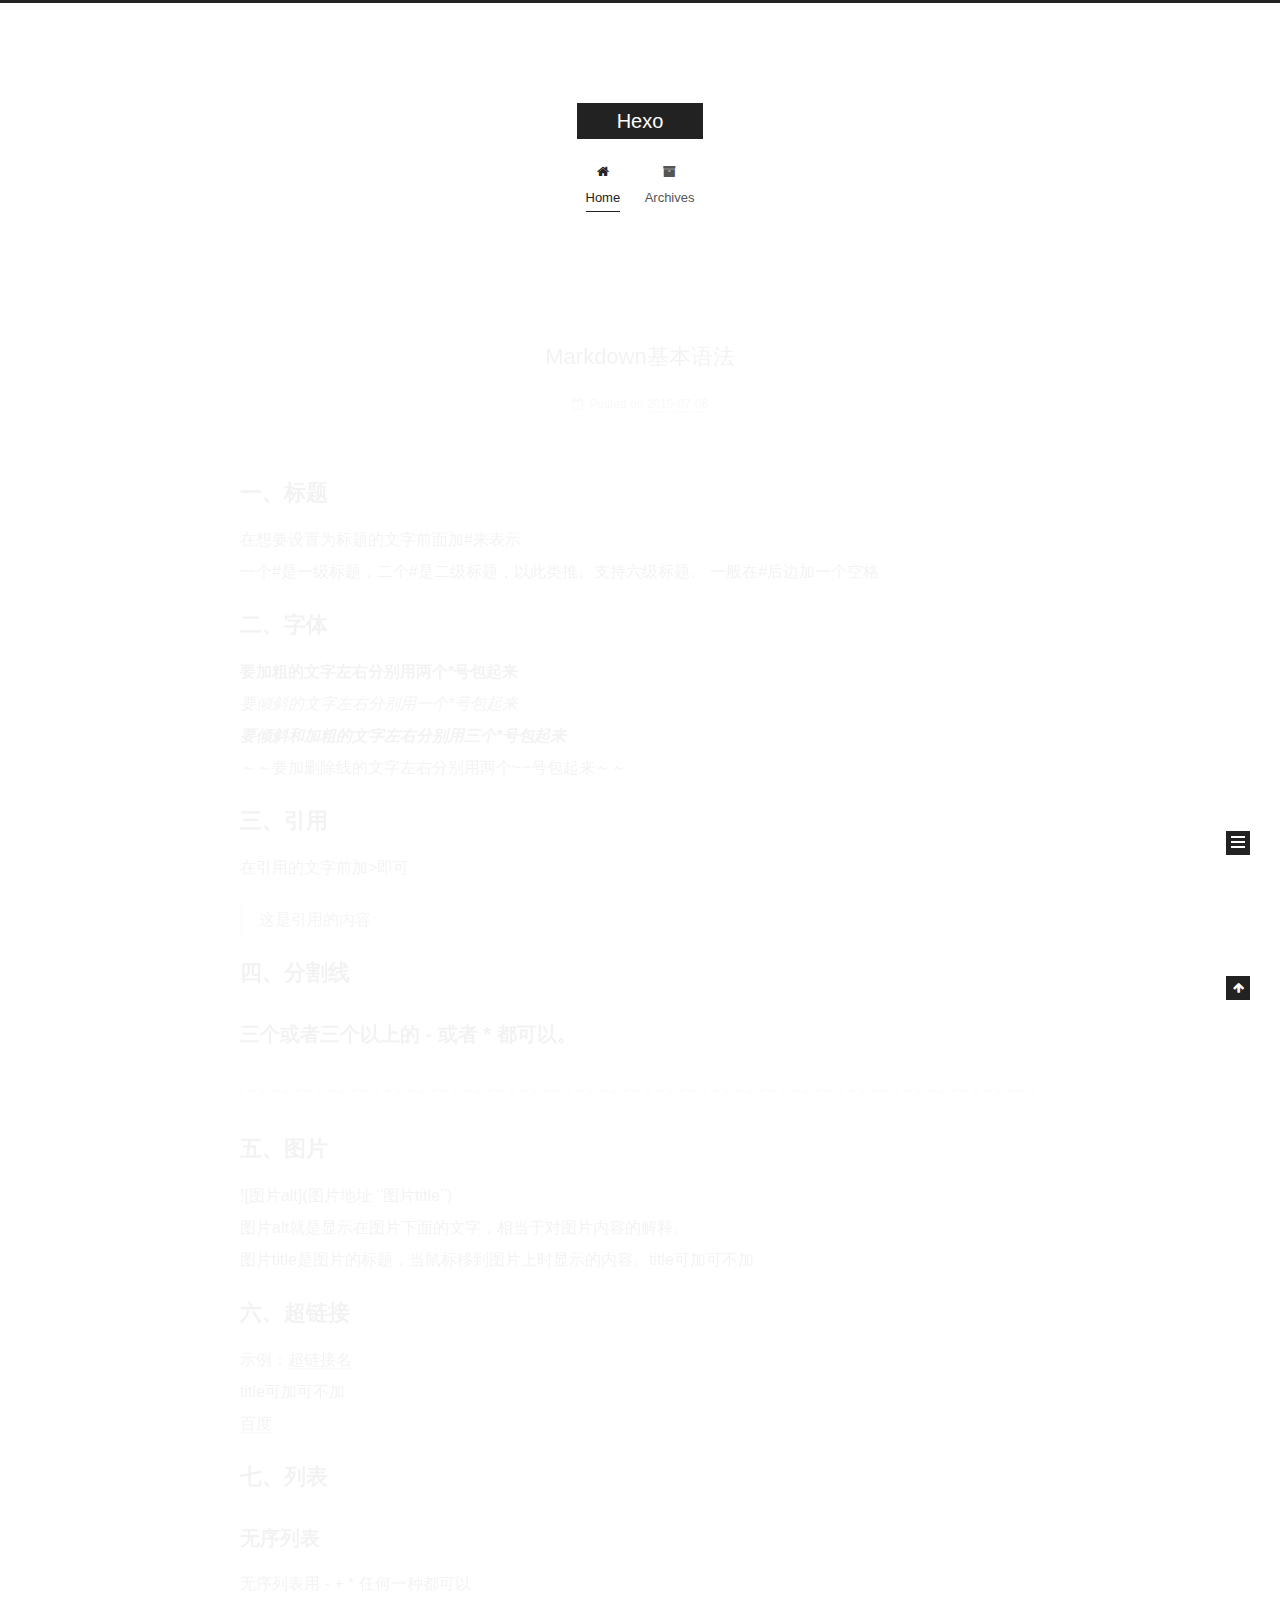
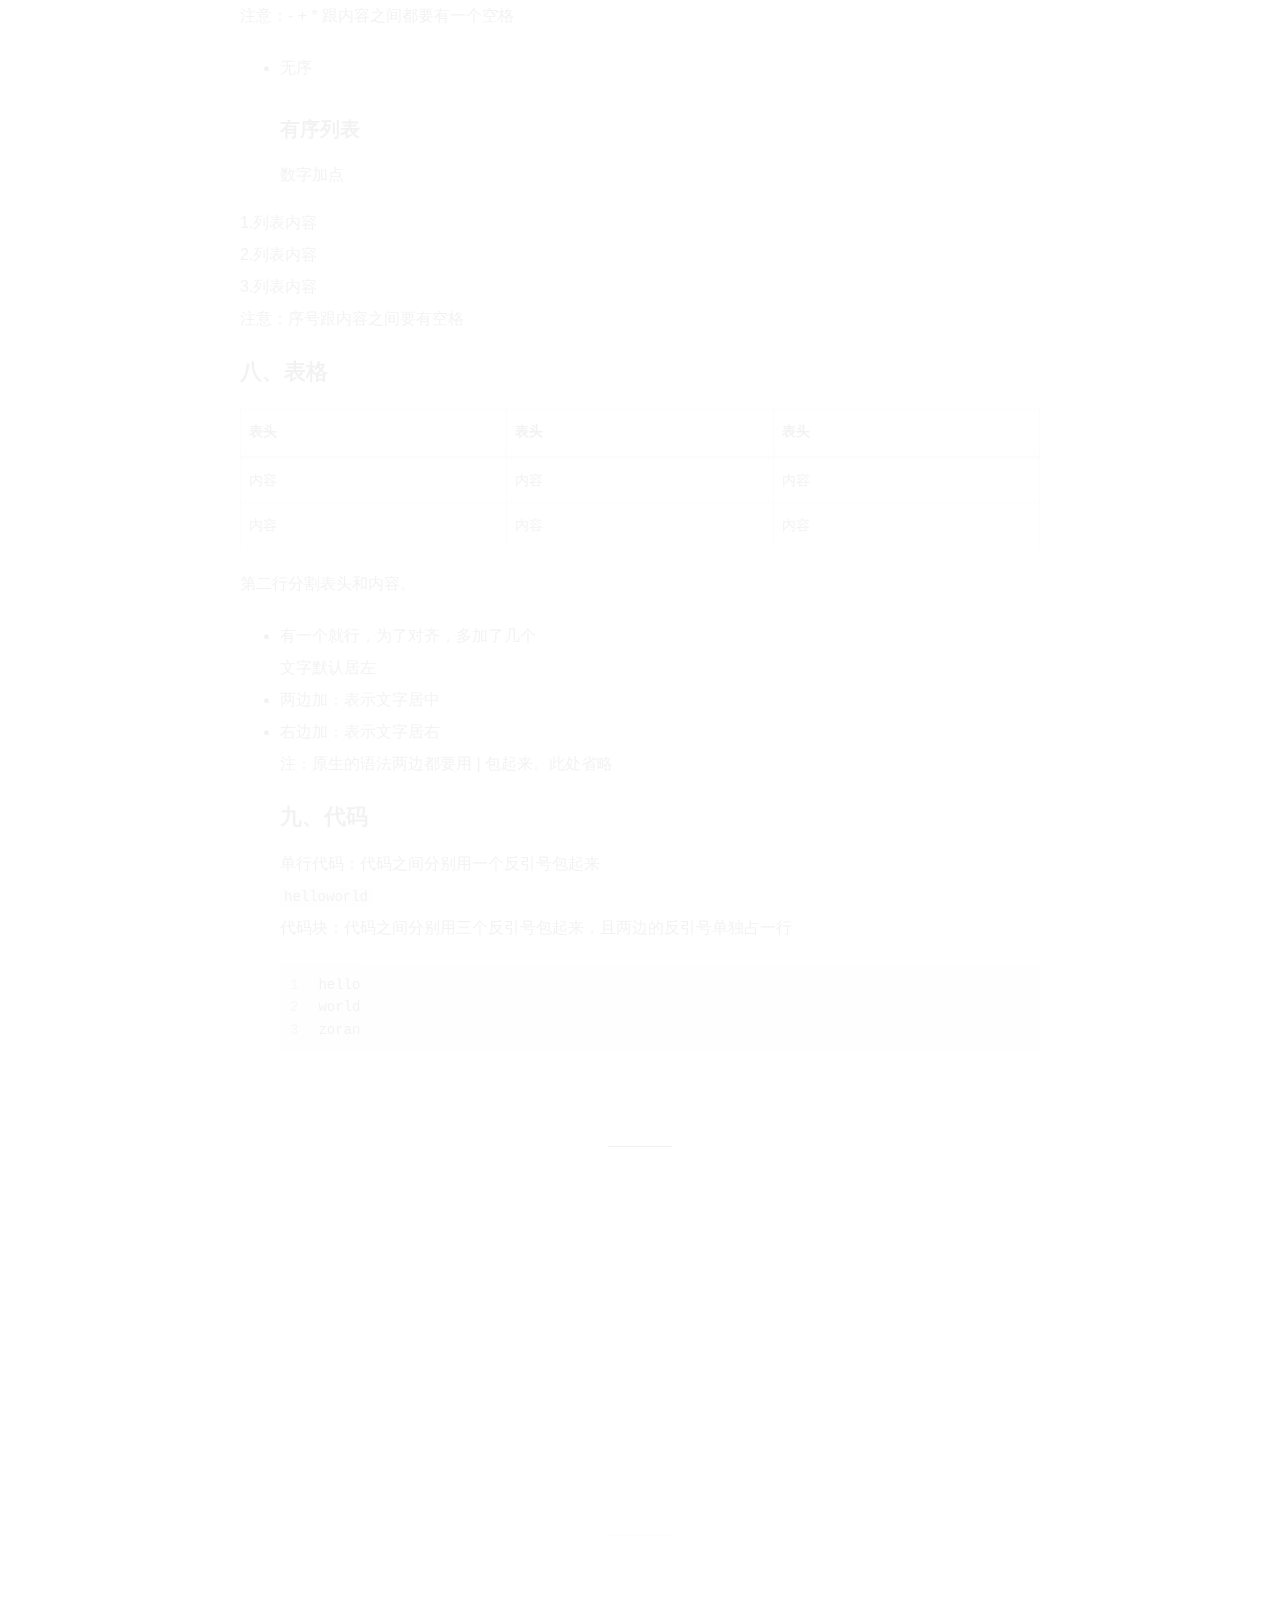
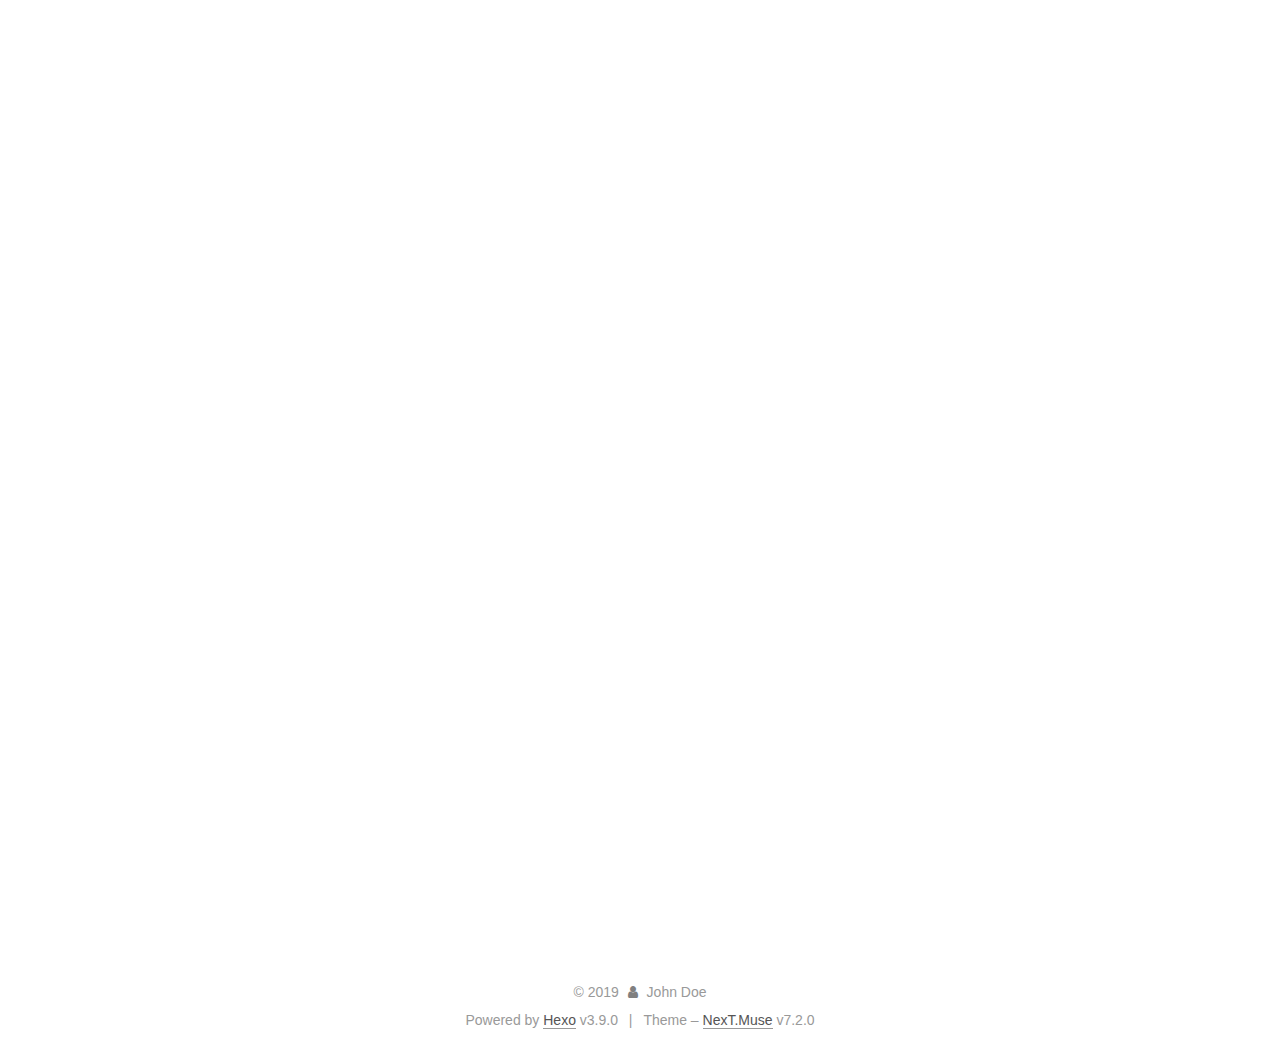
==== commit 3caa06a8: "Blog Update" ====
--- a/index.html
+++ b/index.html
@@ -282,6 +282,192 @@
   
   
   <div class="post-block">
+    <link itemprop="mainEntityOfPage" href="http://yoursite.com/2019/07/06/Markdown基本语法/">
+
+    <span hidden itemprop="author" itemscope itemtype="http://schema.org/Person">
+      <meta itemprop="name" content="John Doe">
+      <meta itemprop="description" content>
+      <meta itemprop="image" content="/images/avatar.gif">
+    </span>
+
+    <span hidden itemprop="publisher" itemscope itemtype="http://schema.org/Organization">
+      <meta itemprop="name" content="Hexo">
+    </span>
+
+    
+      <header class="post-header">
+
+        
+        
+          <h1 class="post-title" itemprop="name headline">
+                
+                
+                <a href="/2019/07/06/Markdown基本语法/" class="post-title-link" itemprop="url">Markdown基本语法</a>
+              
+            
+          </h1>
+        
+
+        <div class="post-meta">
+
+          
+          
+          
+
+          
+            <span class="post-meta-item">
+              <span class="post-meta-item-icon">
+                <i class="fa fa-calendar-o"></i>
+              </span>
+              
+                <span class="post-meta-item-text">Posted on</span>
+              
+
+              
+                
+              
+
+              <time title="Created: 2019-07-06 20:06:06 / Modified: 20:20:21" itemprop="dateCreated datePublished" datetime="2019-07-06T20:06:06+08:00">2019-07-06</time>
+            </span>
+          
+
+          
+            
+
+            
+          
+
+          
+
+          
+            
+            
+          
+
+          
+          
+
+          
+
+          <br>
+          
+
+          
+
+          
+
+        </div>
+      </header>
+    
+
+    
+    
+    
+    <div class="post-body" itemprop="articleBody">
+
+      
+      
+
+      
+        
+          
+            <h1 id="一、标题"><a href="#一、标题" class="headerlink" title="一、标题"></a>一、标题</h1><p>在想要设置为标题的文字前面加#来表示<br>一个#是一级标题，二个#是二级标题，以此类推。支持六级标题。 一般在#后边加一个空格</p>
+<h1 id="二、字体"><a href="#二、字体" class="headerlink" title="二、字体"></a>二、字体</h1><p><strong>要加粗的文字左右分别用两个*号包起来</strong><br><em>要倾斜的文字左右分别用一个*号包起来</em><br><strong><em>要倾斜和加粗的文字左右分别用三个*号包起来</em></strong><br>～～要加删除线的文字左右分别用两个~~号包起来～～</p>
+<h1 id="三、引用"><a href="#三、引用" class="headerlink" title="三、引用"></a>三、引用</h1><p>在引用的文字前加&gt;即可</p>
+<blockquote>
+<p>这是引用的内容</p>
+</blockquote>
+<h1 id="四、分割线"><a href="#四、分割线" class="headerlink" title="四、分割线"></a>四、分割线</h1><h2 id="三个或者三个以上的-或者-都可以。"><a href="#三个或者三个以上的-或者-都可以。" class="headerlink" title="三个或者三个以上的 - 或者 * 都可以。"></a>三个或者三个以上的 - 或者 * 都可以。</h2><hr>
+<h1 id="五、图片"><a href="#五、图片" class="headerlink" title="五、图片"></a>五、图片</h1><p>![图片alt](图片地址 ‘’图片title’’)<br>图片alt就是显示在图片下面的文字，相当于对图片内容的解释。<br>图片title是图片的标题，当鼠标移到图片上时显示的内容。title可加可不加</p>
+<h1 id="六、超链接"><a href="#六、超链接" class="headerlink" title="六、超链接"></a>六、超链接</h1><p>示例：<a href="超链接地址" title="超链接title">超链接名</a><br>title可加可不加<br><a href="http://baidu.com" target="_blank" rel="noopener">百度</a></p>
+<h1 id="七、列表"><a href="#七、列表" class="headerlink" title="七、列表"></a>七、列表</h1><h2 id="无序列表"><a href="#无序列表" class="headerlink" title="无序列表"></a>无序列表</h2><p>无序列表用 - + * 任何一种都可以<br>注意：- + * 跟内容之间都要有一个空格</p>
+<ul>
+<li>无序<h2 id="有序列表"><a href="#有序列表" class="headerlink" title="有序列表"></a>有序列表</h2>数字加点</li>
+</ul>
+<p>1.列表内容<br>2.列表内容<br>3.列表内容<br>注意：序号跟内容之间要有空格</p>
+<h1 id="八、表格"><a href="#八、表格" class="headerlink" title="八、表格"></a>八、表格</h1><table>
+<thead>
+<tr>
+<th>表头</th>
+<th>表头</th>
+<th>表头</th>
+</tr>
+</thead>
+<tbody><tr>
+<td>内容</td>
+<td>内容</td>
+<td>内容</td>
+</tr>
+<tr>
+<td>内容</td>
+<td>内容</td>
+<td>内容</td>
+</tr>
+</tbody></table>
+<p>第二行分割表头和内容。</p>
+<ul>
+<li>有一个就行，为了对齐，多加了几个<br>文字默认居左</li>
+<li>两边加：表示文字居中</li>
+<li>右边加：表示文字居右<br>注：原生的语法两边都要用 | 包起来。此处省略<h1 id="九、代码"><a href="#九、代码" class="headerlink" title="九、代码"></a>九、代码</h1>单行代码：代码之间分别用一个反引号包起来<br><code>helloworld</code><br>代码块：代码之间分别用三个反引号包起来，且两边的反引号单独占一行<figure class="highlight plain"><table><tr><td class="gutter"><pre><span class="line">1</span><br><span class="line">2</span><br><span class="line">3</span><br></pre></td><td class="code"><pre><span class="line">hello</span><br><span class="line">world</span><br><span class="line">zoran</span><br></pre></td></tr></table></figure>
+
+</li>
+</ul>
+
+          
+        
+      
+    </div>
+
+    
+
+    
+    
+    
+
+    
+
+    
+      
+    
+    
+
+    
+
+    <footer class="post-footer">
+      
+
+      
+
+      
+
+      
+      
+        <div class="post-eof"></div>
+      
+    </footer>
+  </div>
+  
+  
+  
+  </article>
+
+
+    
+      
+
+  
+
+  
+  
+  
+
+  
+
+  <article class="post post-type-normal" itemscope itemtype="http://schema.org/Article">
+  
+  
+  
+  <div class="post-block">
     <link itemprop="mainEntityOfPage" href="http://yoursite.com/2019/07/06/forward/">
 
     <span hidden itemprop="author" itemscope itemtype="http://schema.org/Person">
@@ -610,7 +796,7 @@
                 
                   <a href="/archives/">
                 
-                    <span class="site-state-item-count">2</span>
+                    <span class="site-state-item-count">3</span>
                     <span class="site-state-item-name">posts</span>
                   </a>
                 </div>
--- a/css/main.css
+++ b/css/main.css
@@ -1732,7 +1732,7 @@
   width: 4px;
   height: 4px;
   border-radius: 50%;
-  background: #ffcd2f;
+  background: #0a050e;
 }
 .feed-link,
 .chat {
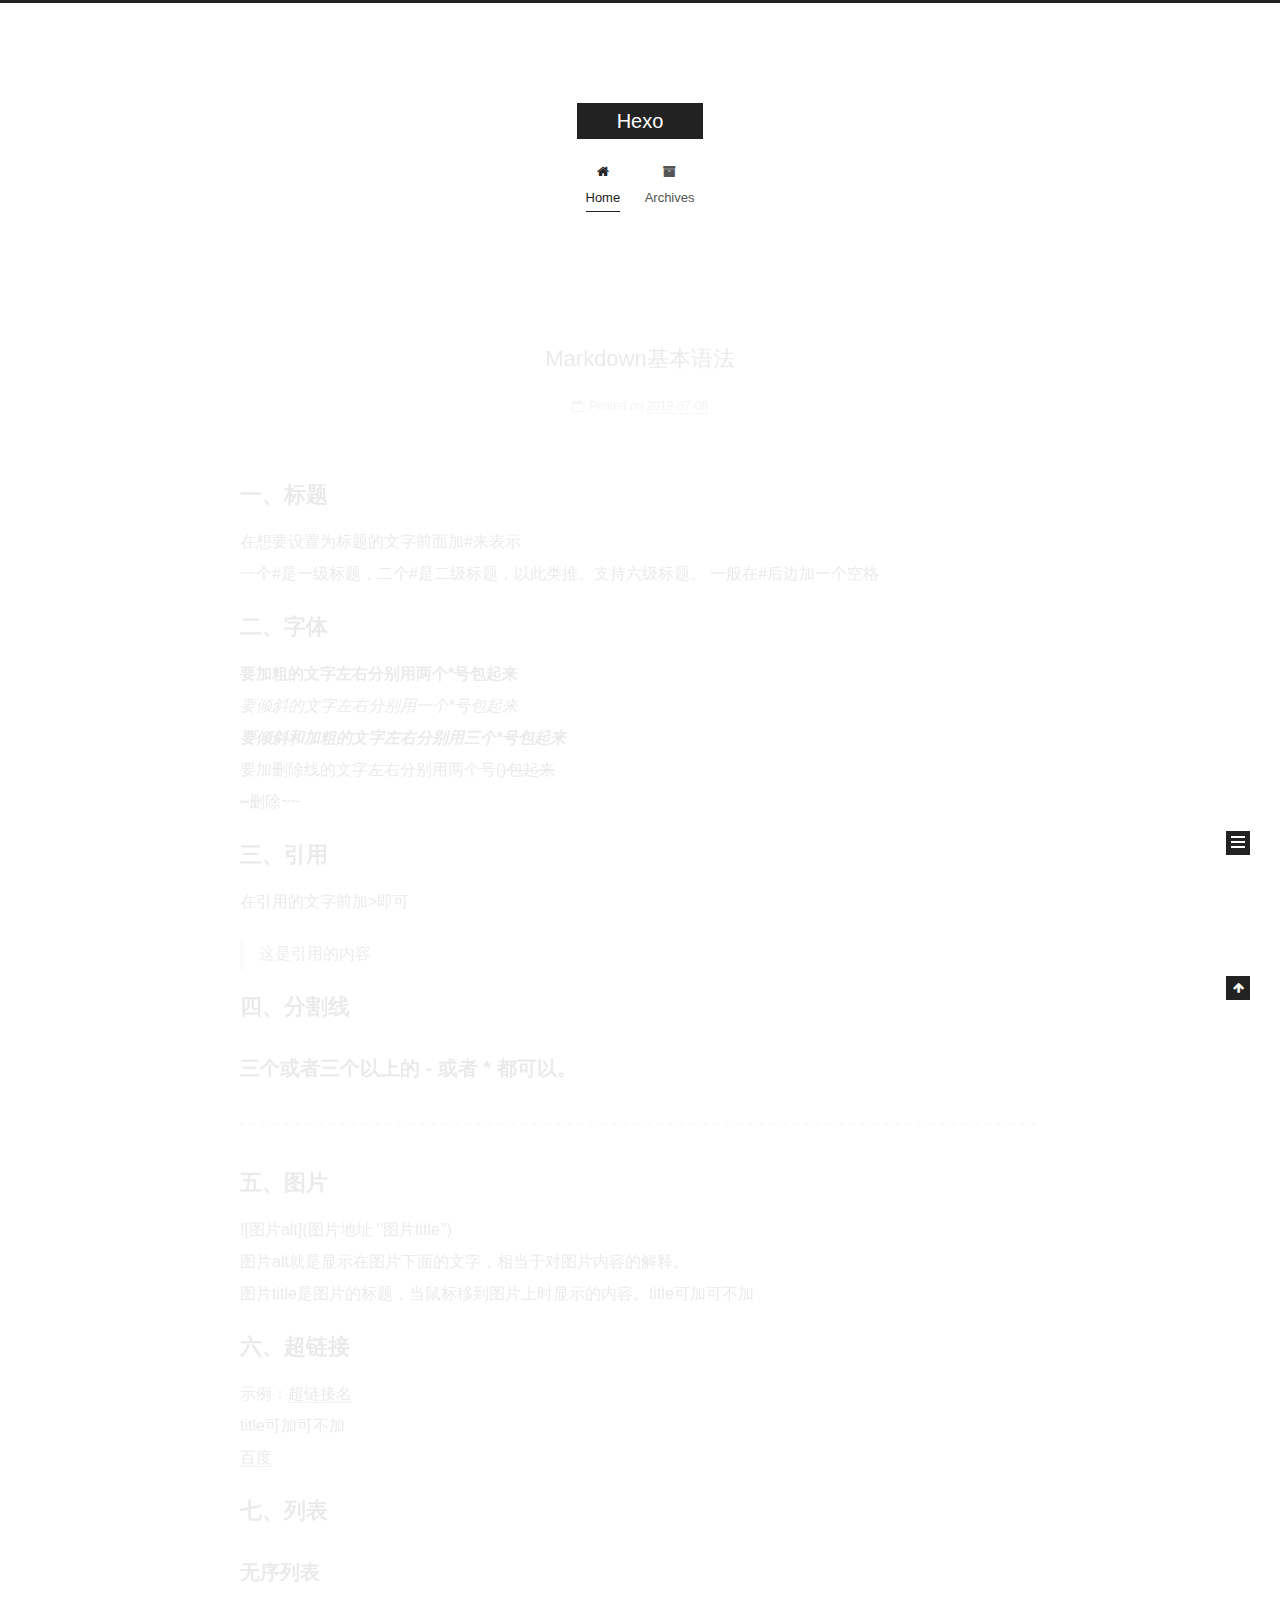
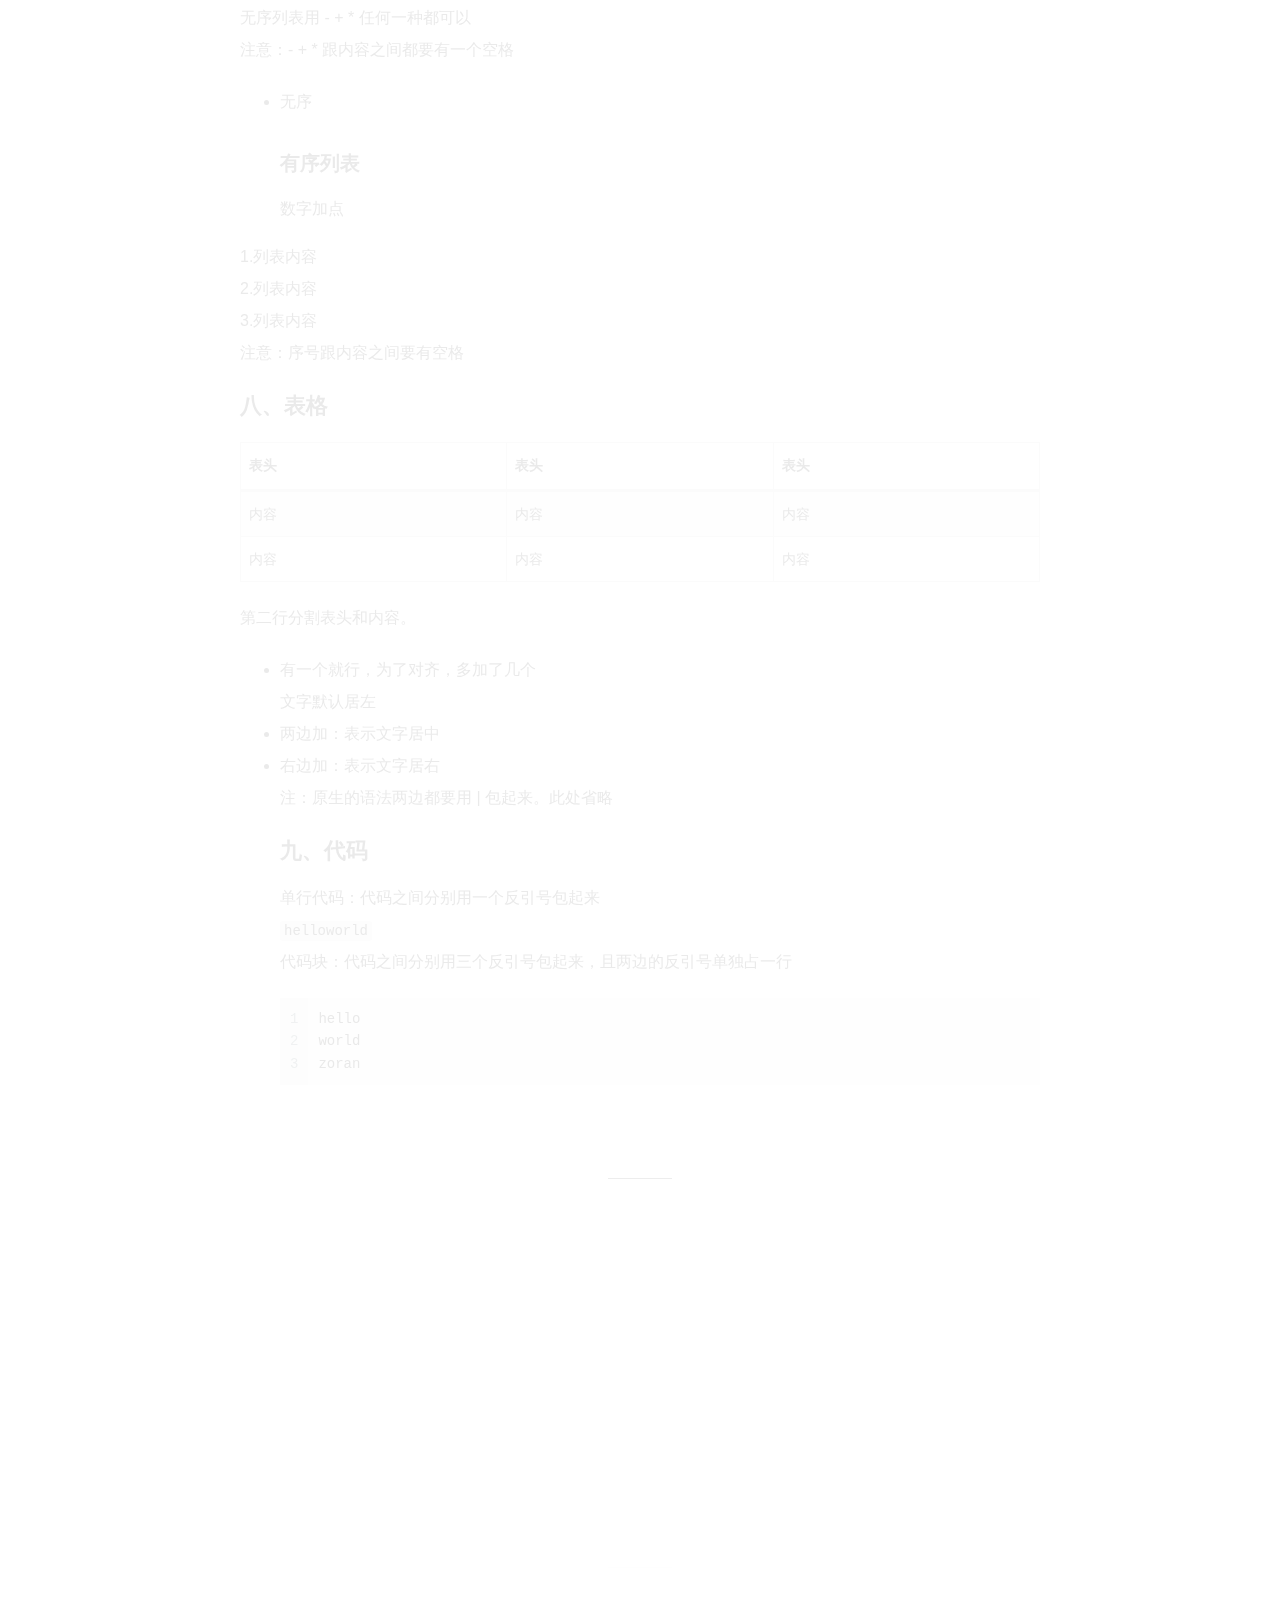
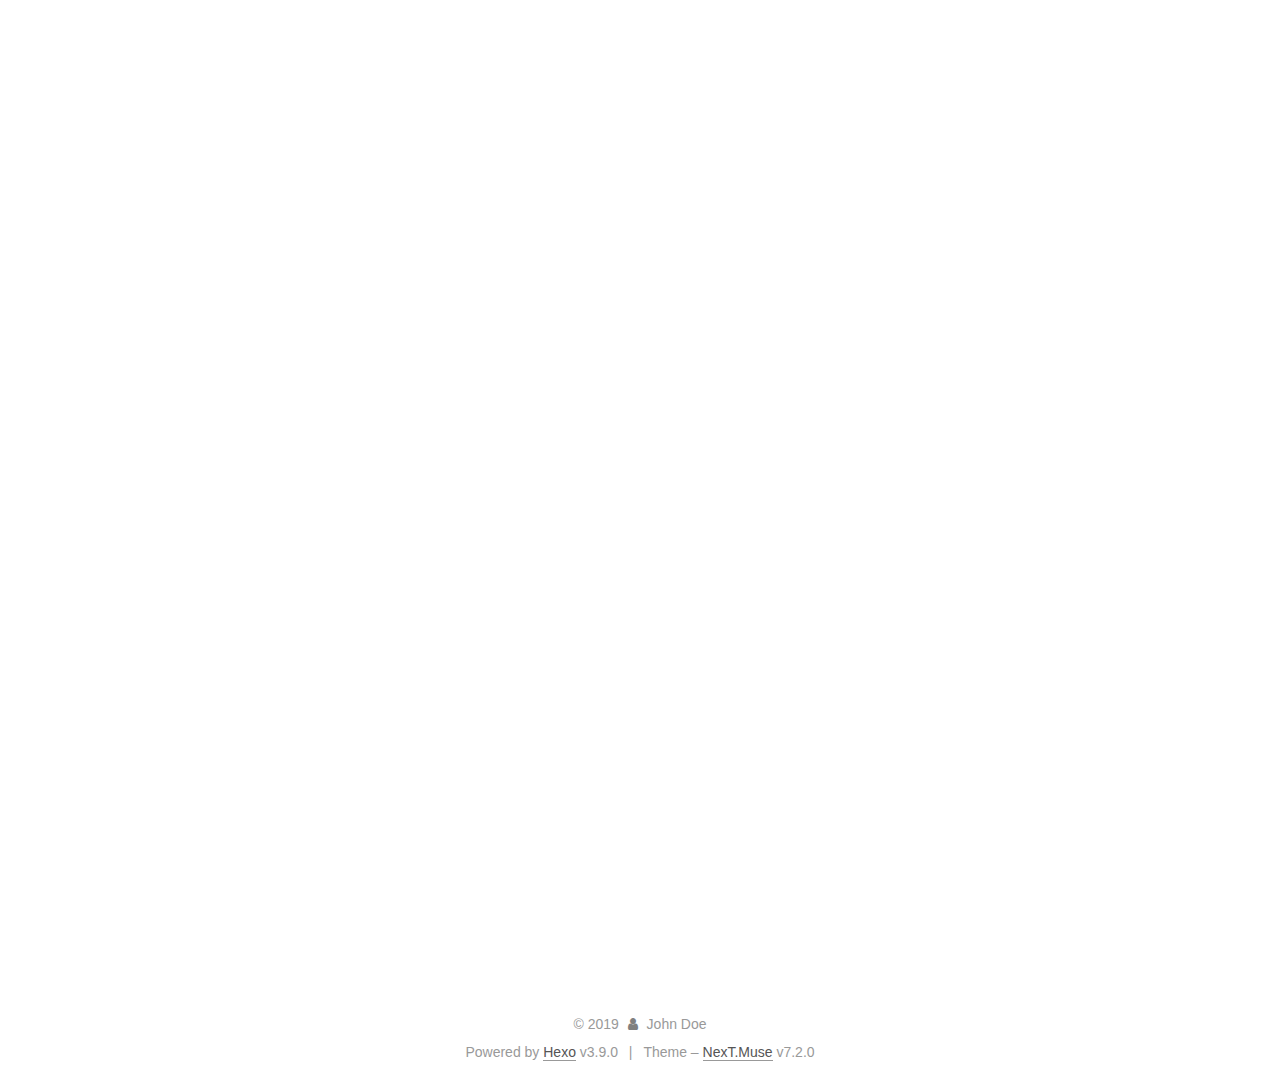
==== commit f30bdeca: "Blog Update" ====
--- a/index.html
+++ b/index.html
@@ -327,7 +327,7 @@
                 
               
 
-              <time title="Created: 2019-07-06 20:06:06 / Modified: 20:20:21" itemprop="dateCreated datePublished" datetime="2019-07-06T20:06:06+08:00">2019-07-06</time>
+              <time title="Created: 2019-07-06 20:06:06 / Modified: 20:23:51" itemprop="dateCreated datePublished" datetime="2019-07-06T20:06:06+08:00">2019-07-06</time>
             </span>
           
 
@@ -372,7 +372,7 @@
         
           
             <h1 id="一、标题"><a href="#一、标题" class="headerlink" title="一、标题"></a>一、标题</h1><p>在想要设置为标题的文字前面加#来表示<br>一个#是一级标题，二个#是二级标题，以此类推。支持六级标题。 一般在#后边加一个空格</p>
-<h1 id="二、字体"><a href="#二、字体" class="headerlink" title="二、字体"></a>二、字体</h1><p><strong>要加粗的文字左右分别用两个*号包起来</strong><br><em>要倾斜的文字左右分别用一个*号包起来</em><br><strong><em>要倾斜和加粗的文字左右分别用三个*号包起来</em></strong><br>～～要加删除线的文字左右分别用两个~~号包起来～～</p>
+<h1 id="二、字体"><a href="#二、字体" class="headerlink" title="二、字体"></a>二、字体</h1><p><strong>要加粗的文字左右分别用两个*号包起来</strong><br><em>要倾斜的文字左右分别用一个*号包起来</em><br><strong><em>要倾斜和加粗的文字左右分别用三个*号包起来</em></strong><br>要加删除线的文字左右分别用两个号(<del>)包起来<br>~</del>删除~~</p>
 <h1 id="三、引用"><a href="#三、引用" class="headerlink" title="三、引用"></a>三、引用</h1><p>在引用的文字前加&gt;即可</p>
 <blockquote>
 <p>这是引用的内容</p>
--- a/css/main.css
+++ b/css/main.css
@@ -1732,7 +1732,7 @@
   width: 4px;
   height: 4px;
   border-radius: 50%;
-  background: #0a050e;
+  background: #41e5ff;
 }
 .feed-link,
 .chat {
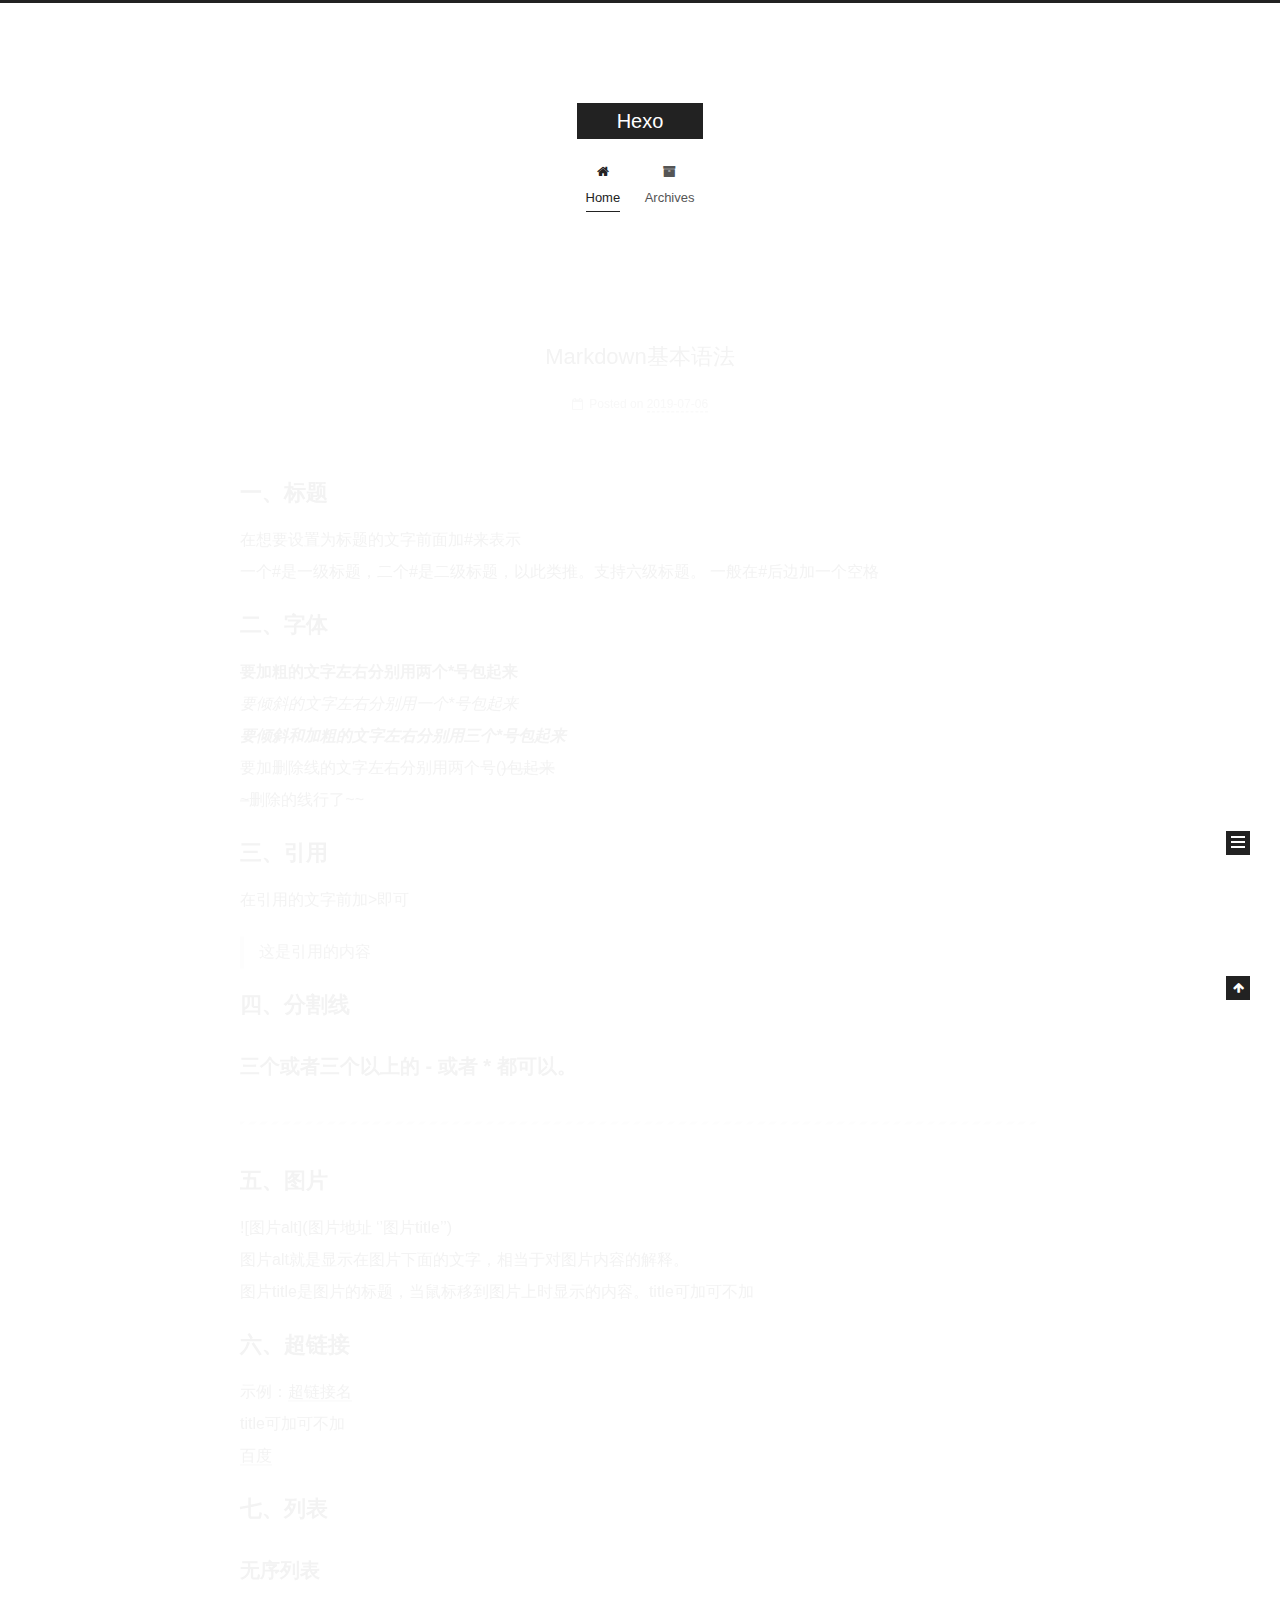
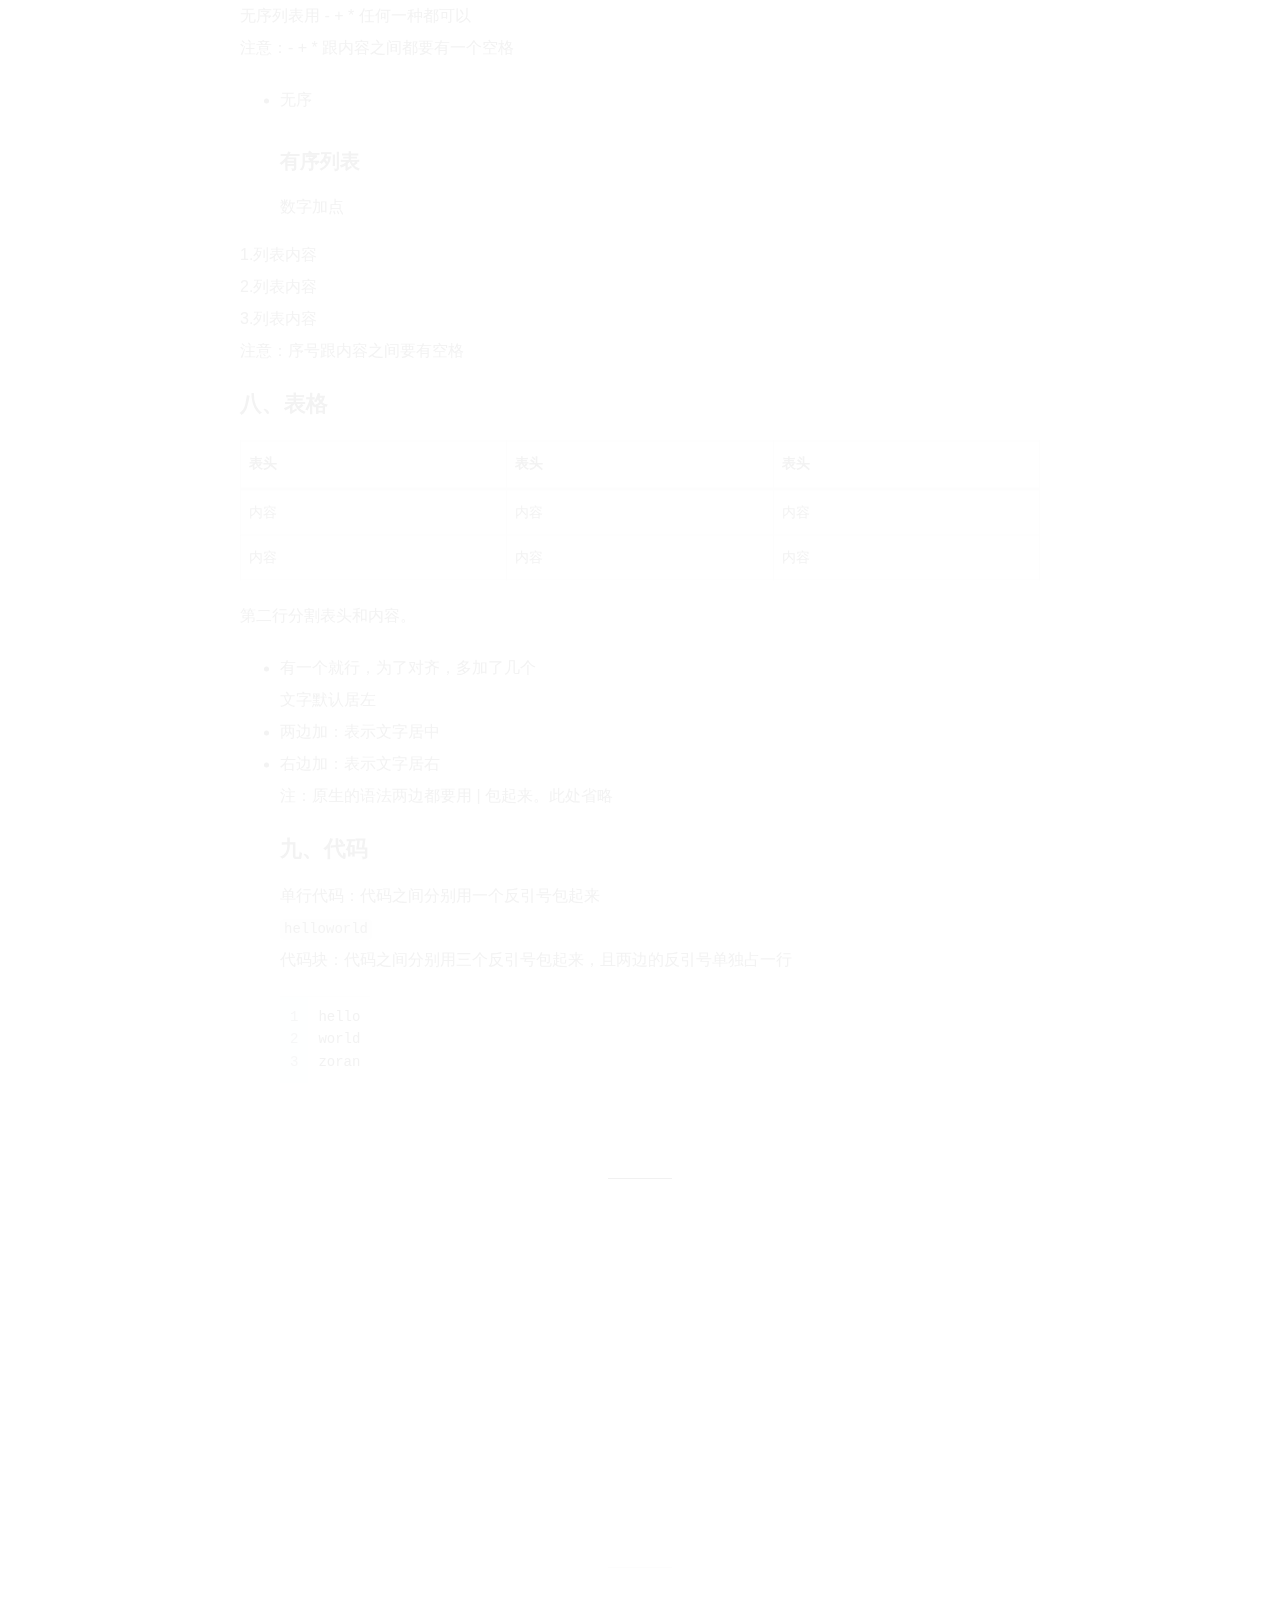
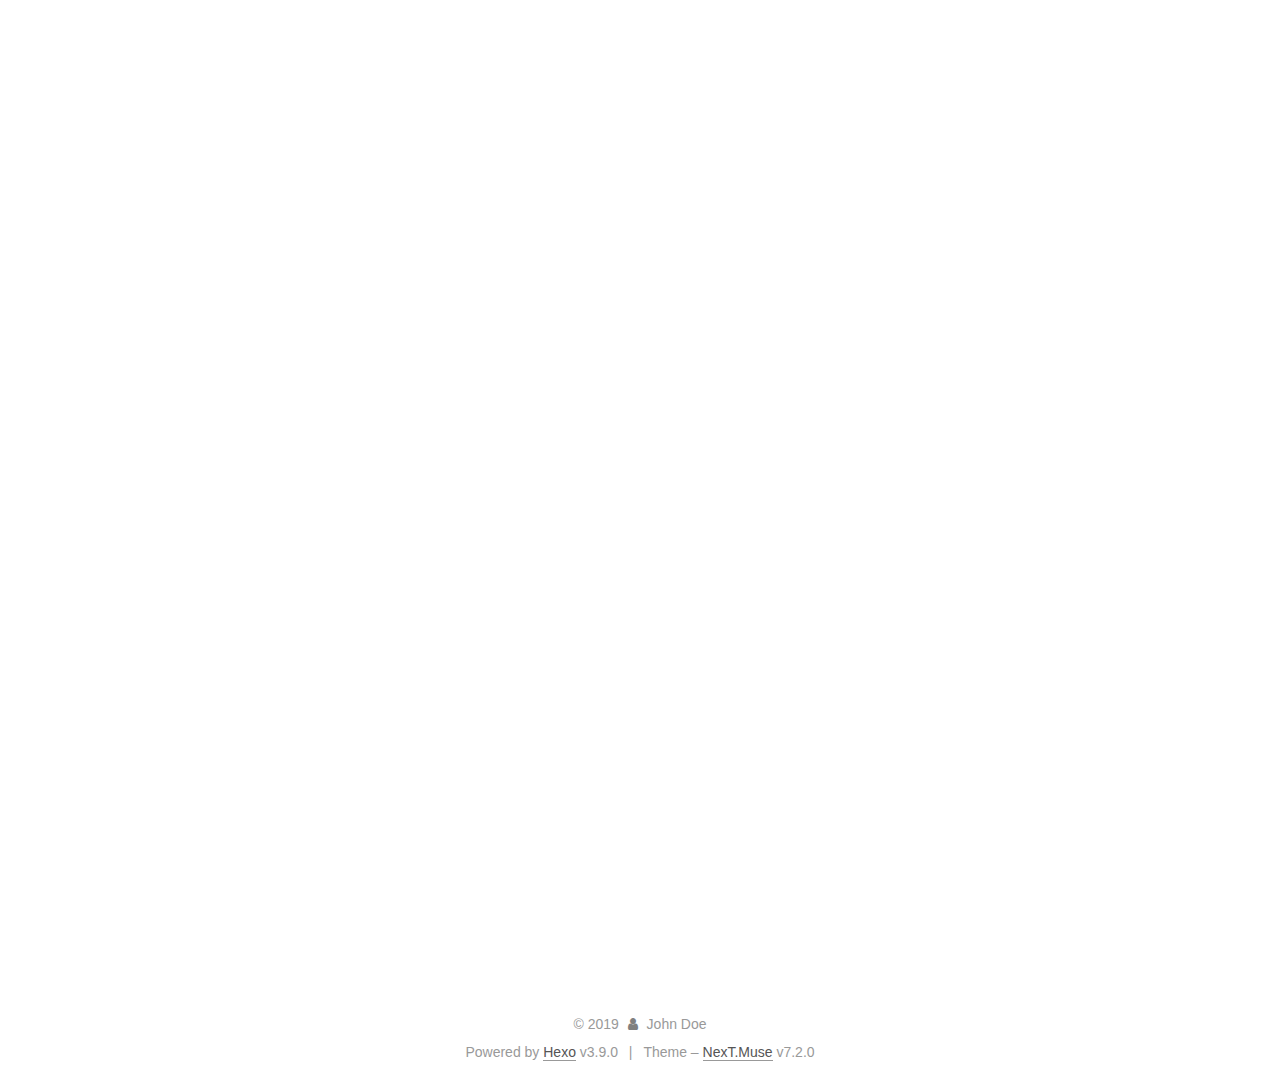
==== commit 6112a150: "Blog Update" ====
--- a/index.html
+++ b/index.html
@@ -327,7 +327,7 @@
                 
               
 
-              <time title="Created: 2019-07-06 20:06:06 / Modified: 20:23:51" itemprop="dateCreated datePublished" datetime="2019-07-06T20:06:06+08:00">2019-07-06</time>
+              <time title="Created: 2019-07-06 20:06:06 / Modified: 20:27:11" itemprop="dateCreated datePublished" datetime="2019-07-06T20:06:06+08:00">2019-07-06</time>
             </span>
           
 
@@ -372,7 +372,7 @@
         
           
             <h1 id="一、标题"><a href="#一、标题" class="headerlink" title="一、标题"></a>一、标题</h1><p>在想要设置为标题的文字前面加#来表示<br>一个#是一级标题，二个#是二级标题，以此类推。支持六级标题。 一般在#后边加一个空格</p>
-<h1 id="二、字体"><a href="#二、字体" class="headerlink" title="二、字体"></a>二、字体</h1><p><strong>要加粗的文字左右分别用两个*号包起来</strong><br><em>要倾斜的文字左右分别用一个*号包起来</em><br><strong><em>要倾斜和加粗的文字左右分别用三个*号包起来</em></strong><br>要加删除线的文字左右分别用两个号(<del>)包起来<br>~</del>删除~~</p>
+<h1 id="二、字体"><a href="#二、字体" class="headerlink" title="二、字体"></a>二、字体</h1><p><strong>要加粗的文字左右分别用两个*号包起来</strong><br><em>要倾斜的文字左右分别用一个*号包起来</em><br><strong><em>要倾斜和加粗的文字左右分别用三个*号包起来</em></strong><br>要加删除线的文字左右分别用两个号(<del>)包起来<br>~</del>删除的线行了~~</p>
 <h1 id="三、引用"><a href="#三、引用" class="headerlink" title="三、引用"></a>三、引用</h1><p>在引用的文字前加&gt;即可</p>
 <blockquote>
 <p>这是引用的内容</p>
--- a/css/main.css
+++ b/css/main.css
@@ -1732,7 +1732,7 @@
   width: 4px;
   height: 4px;
   border-radius: 50%;
-  background: #41e5ff;
+  background: #ccff4e;
 }
 .feed-link,
 .chat {
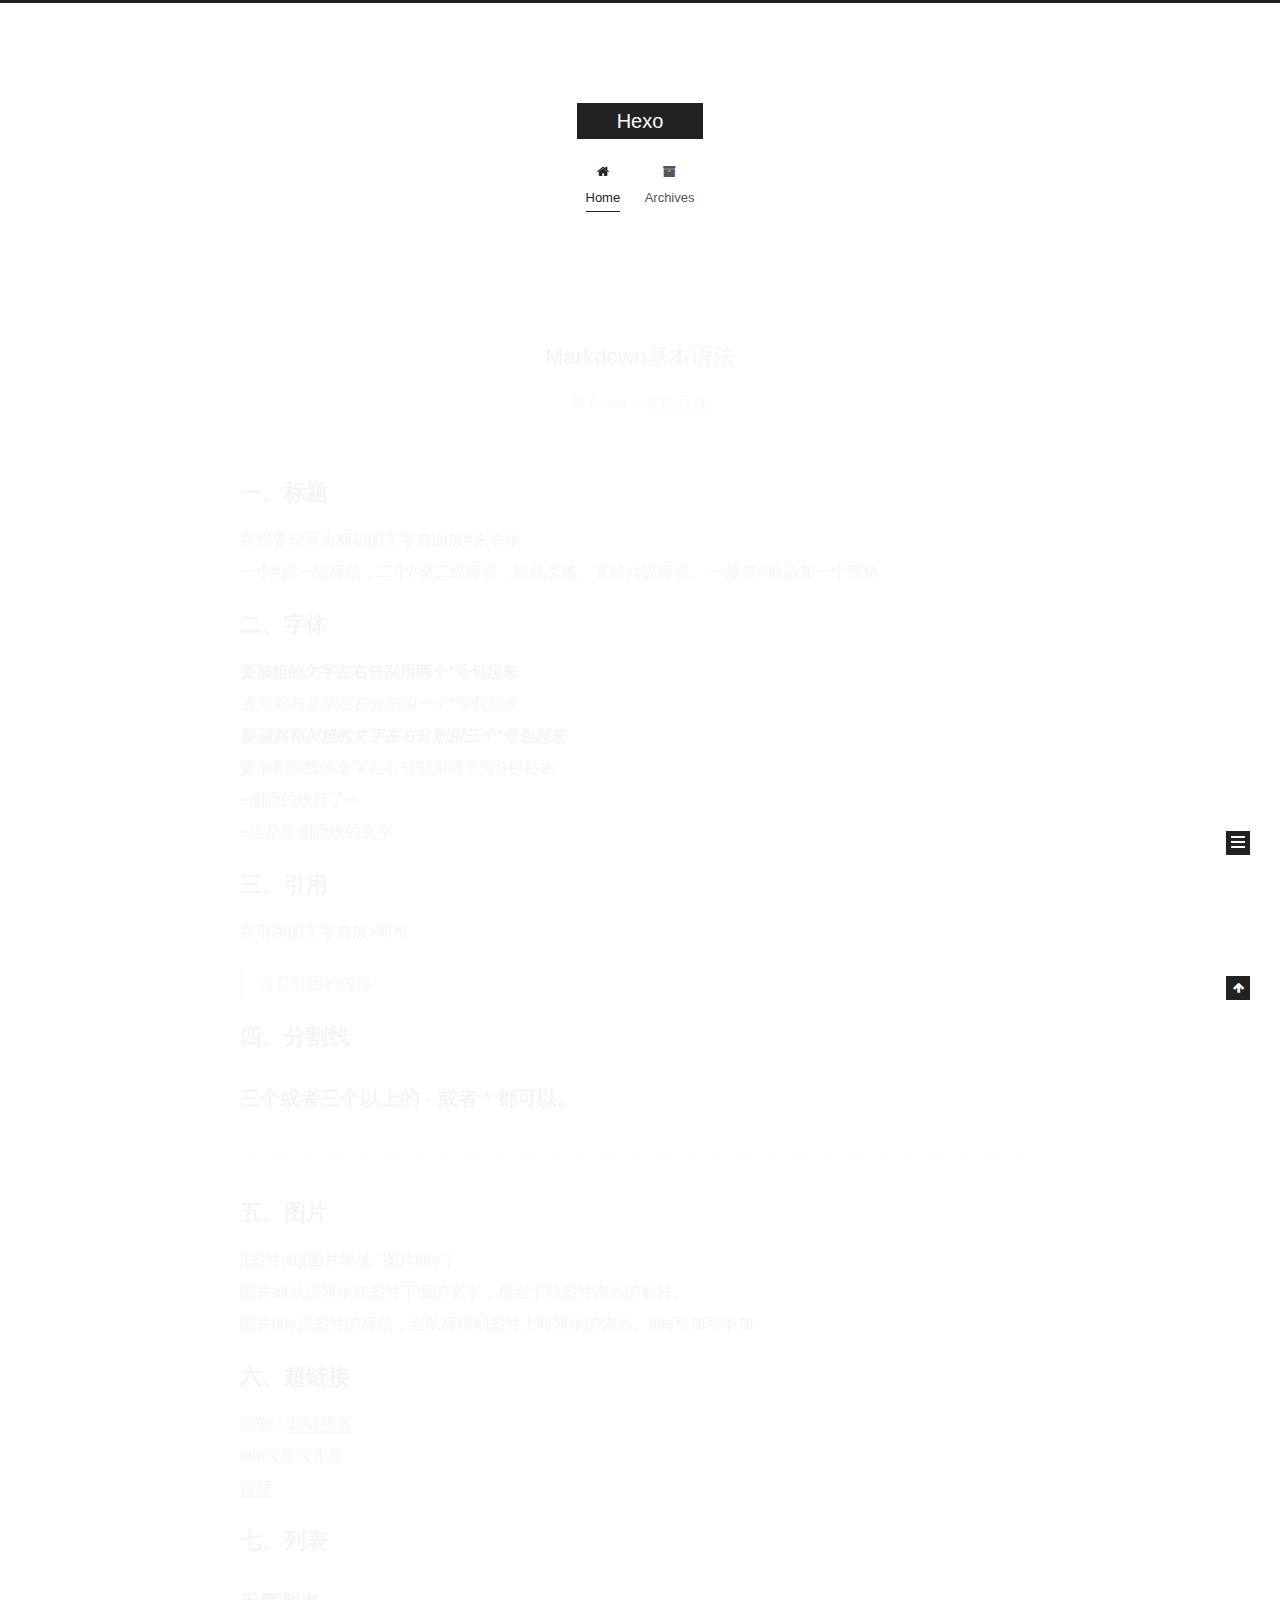
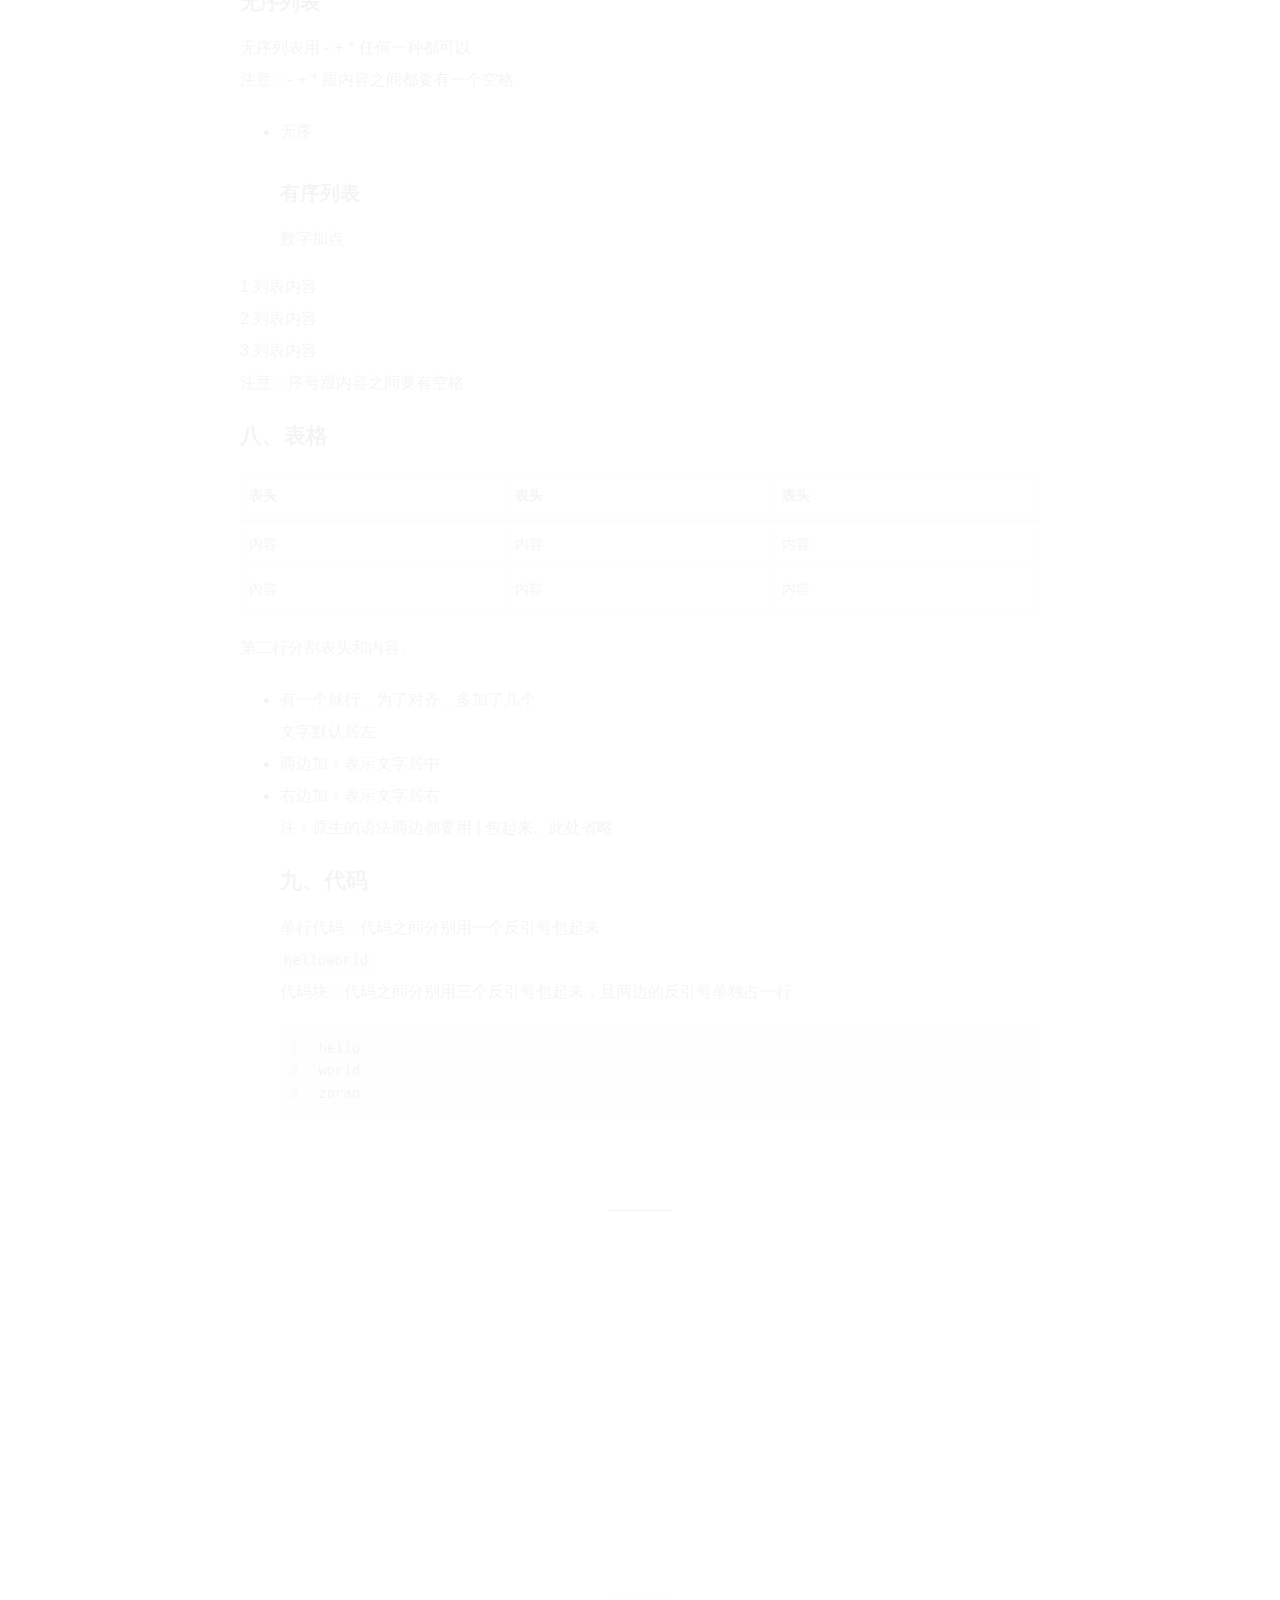
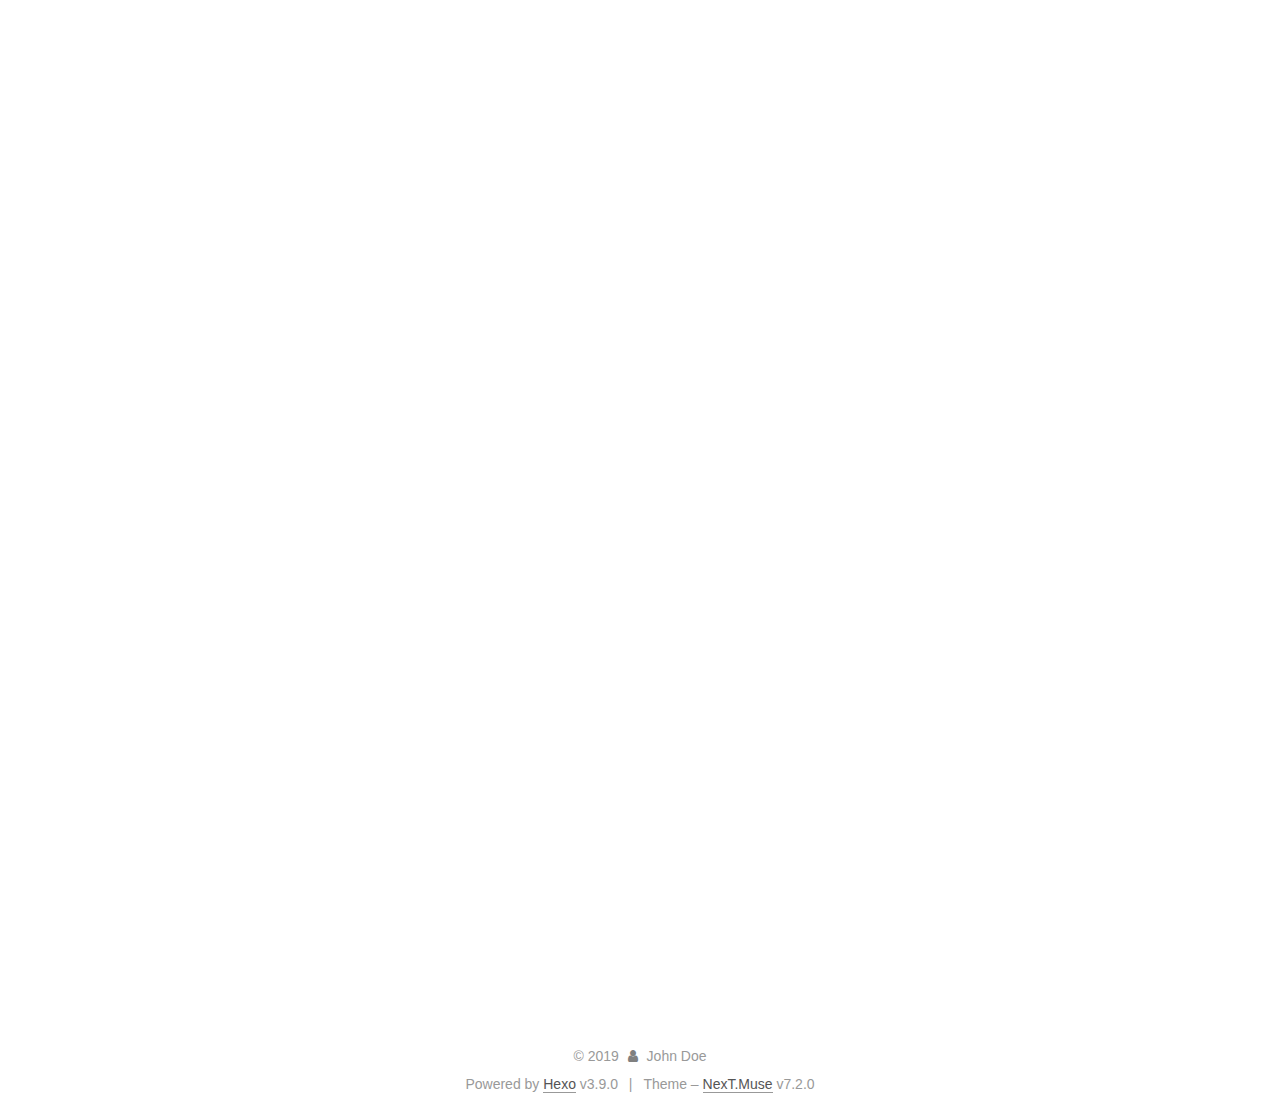
==== commit 07741b4f: "Blog Update" ====
--- a/index.html
+++ b/index.html
@@ -327,7 +327,7 @@
                 
               
 
-              <time title="Created: 2019-07-06 20:06:06 / Modified: 20:27:11" itemprop="dateCreated datePublished" datetime="2019-07-06T20:06:06+08:00">2019-07-06</time>
+              <time title="Created: 2019-07-06 20:06:06 / Modified: 20:35:57" itemprop="dateCreated datePublished" datetime="2019-07-06T20:06:06+08:00">2019-07-06</time>
             </span>
           
 
@@ -372,7 +372,7 @@
         
           
             <h1 id="一、标题"><a href="#一、标题" class="headerlink" title="一、标题"></a>一、标题</h1><p>在想要设置为标题的文字前面加#来表示<br>一个#是一级标题，二个#是二级标题，以此类推。支持六级标题。 一般在#后边加一个空格</p>
-<h1 id="二、字体"><a href="#二、字体" class="headerlink" title="二、字体"></a>二、字体</h1><p><strong>要加粗的文字左右分别用两个*号包起来</strong><br><em>要倾斜的文字左右分别用一个*号包起来</em><br><strong><em>要倾斜和加粗的文字左右分别用三个*号包起来</em></strong><br>要加删除线的文字左右分别用两个号(<del>)包起来<br>~</del>删除的线行了~~</p>
+<h1 id="二、字体"><a href="#二、字体" class="headerlink" title="二、字体"></a>二、字体</h1><p><strong>要加粗的文字左右分别用两个*号包起来</strong><br><em>要倾斜的文字左右分别用一个*号包起来</em><br><strong><em>要倾斜和加粗的文字左右分别用三个*号包起来</em></strong><br>要加删除线的文字左右分别用两个号(<del>)包起来<br>~</del>删除的线行了<del>~<br>~</del>这是加删除线的文字</p>
 <h1 id="三、引用"><a href="#三、引用" class="headerlink" title="三、引用"></a>三、引用</h1><p>在引用的文字前加&gt;即可</p>
 <blockquote>
 <p>这是引用的内容</p>
--- a/css/main.css
+++ b/css/main.css
@@ -1732,7 +1732,7 @@
   width: 4px;
   height: 4px;
   border-radius: 50%;
-  background: #ccff4e;
+  background: #b3ffdb;
 }
 .feed-link,
 .chat {
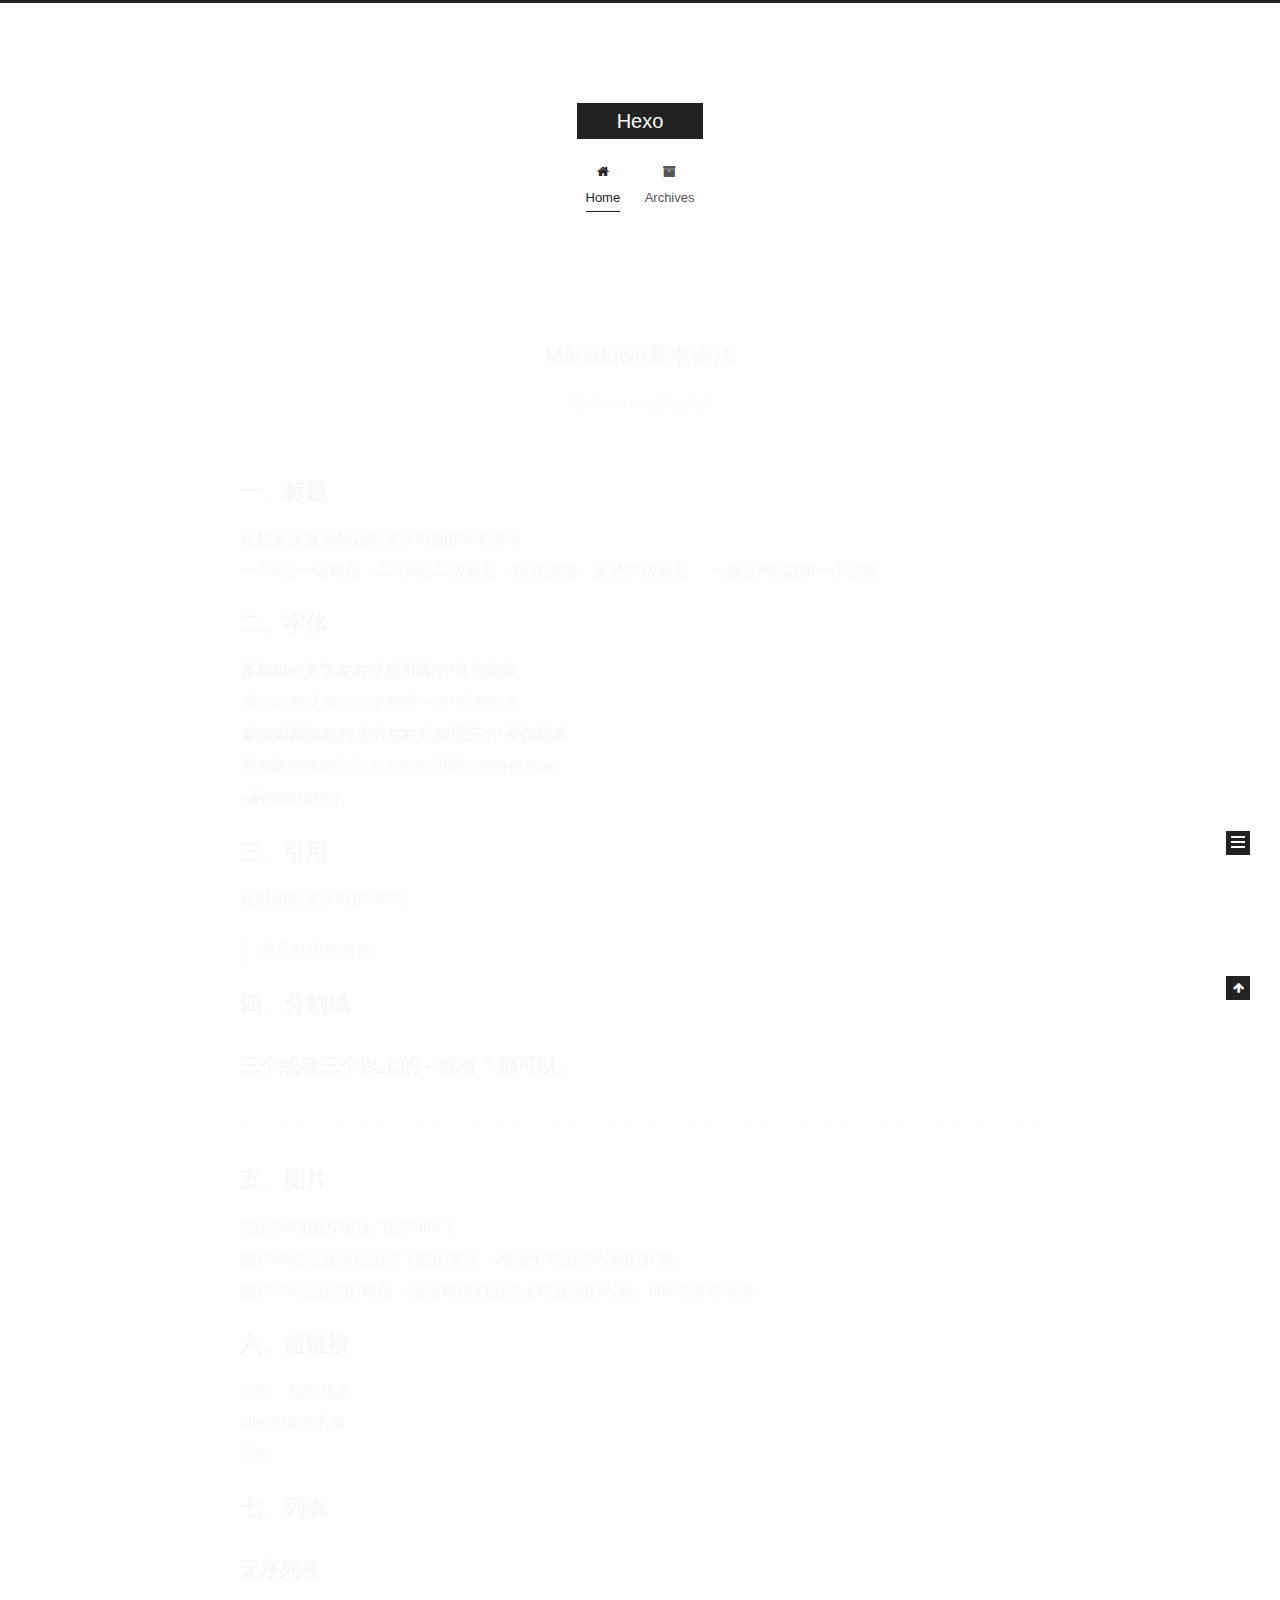
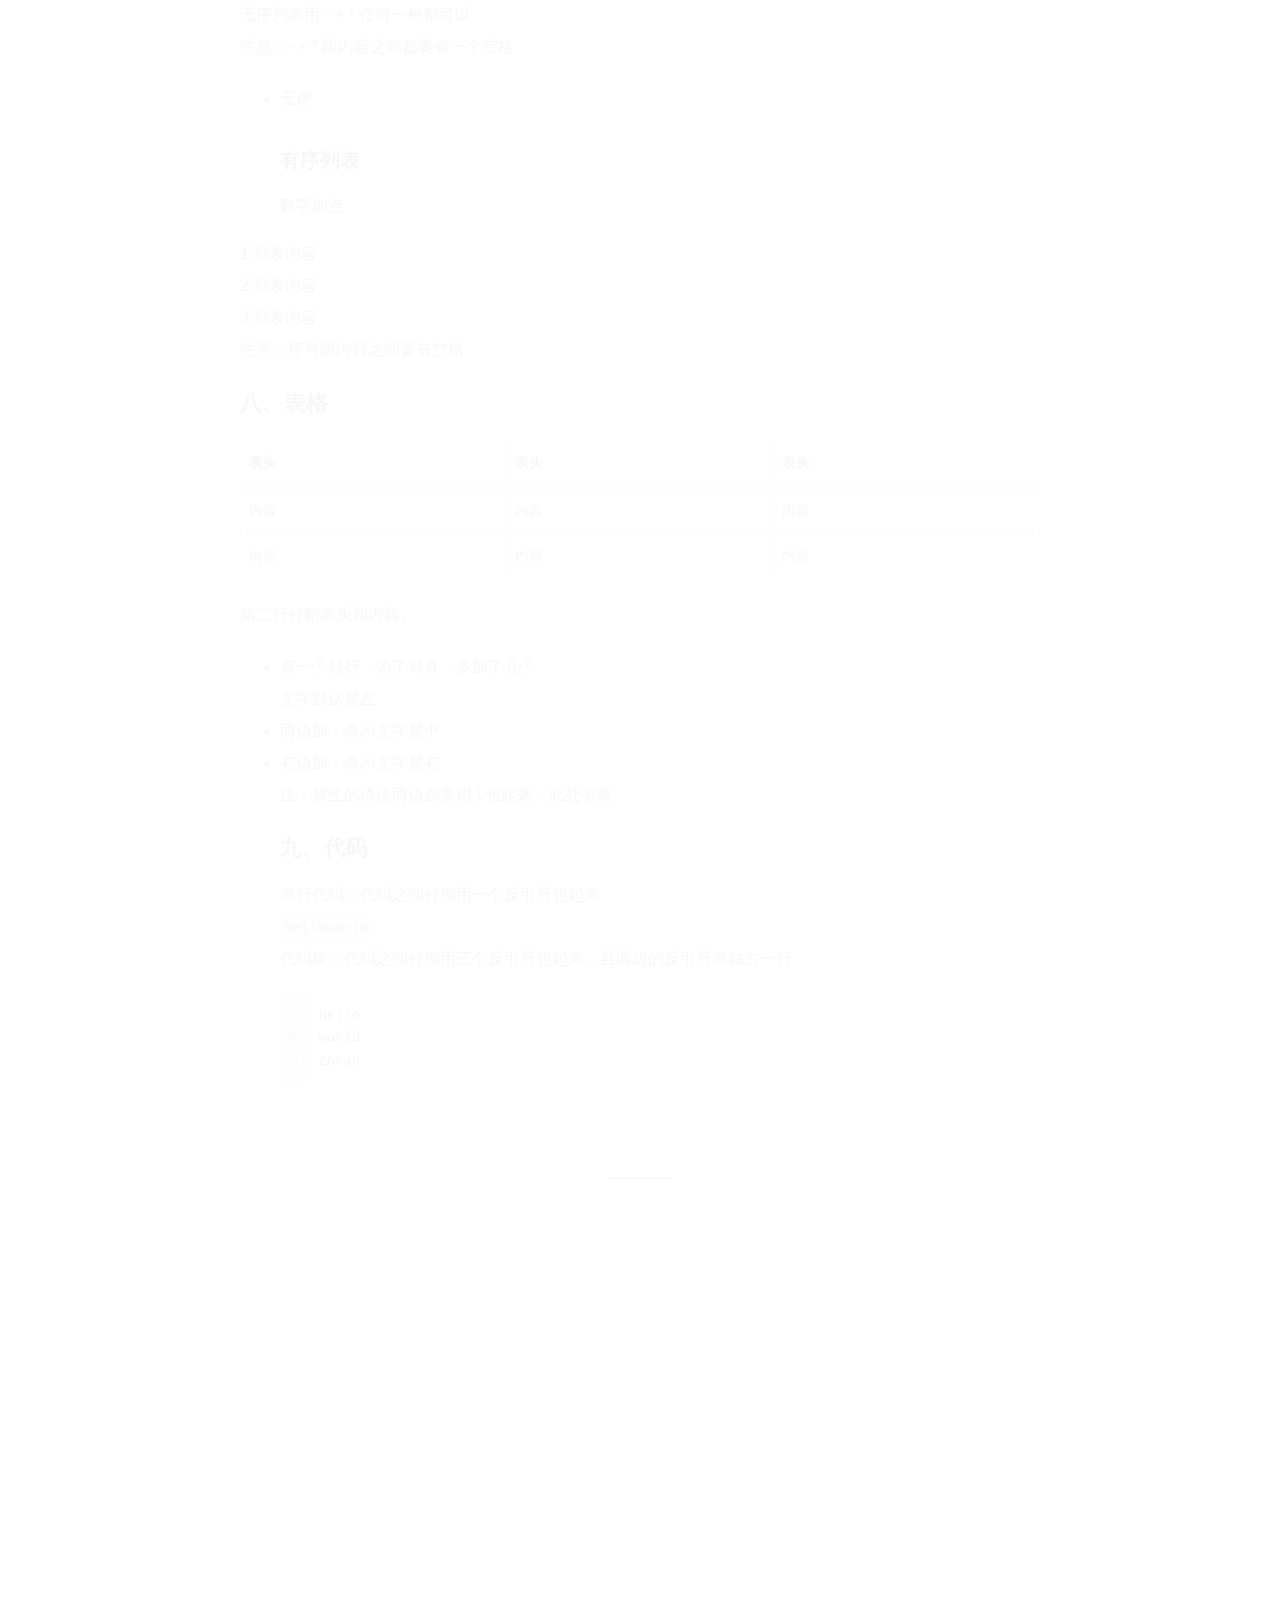
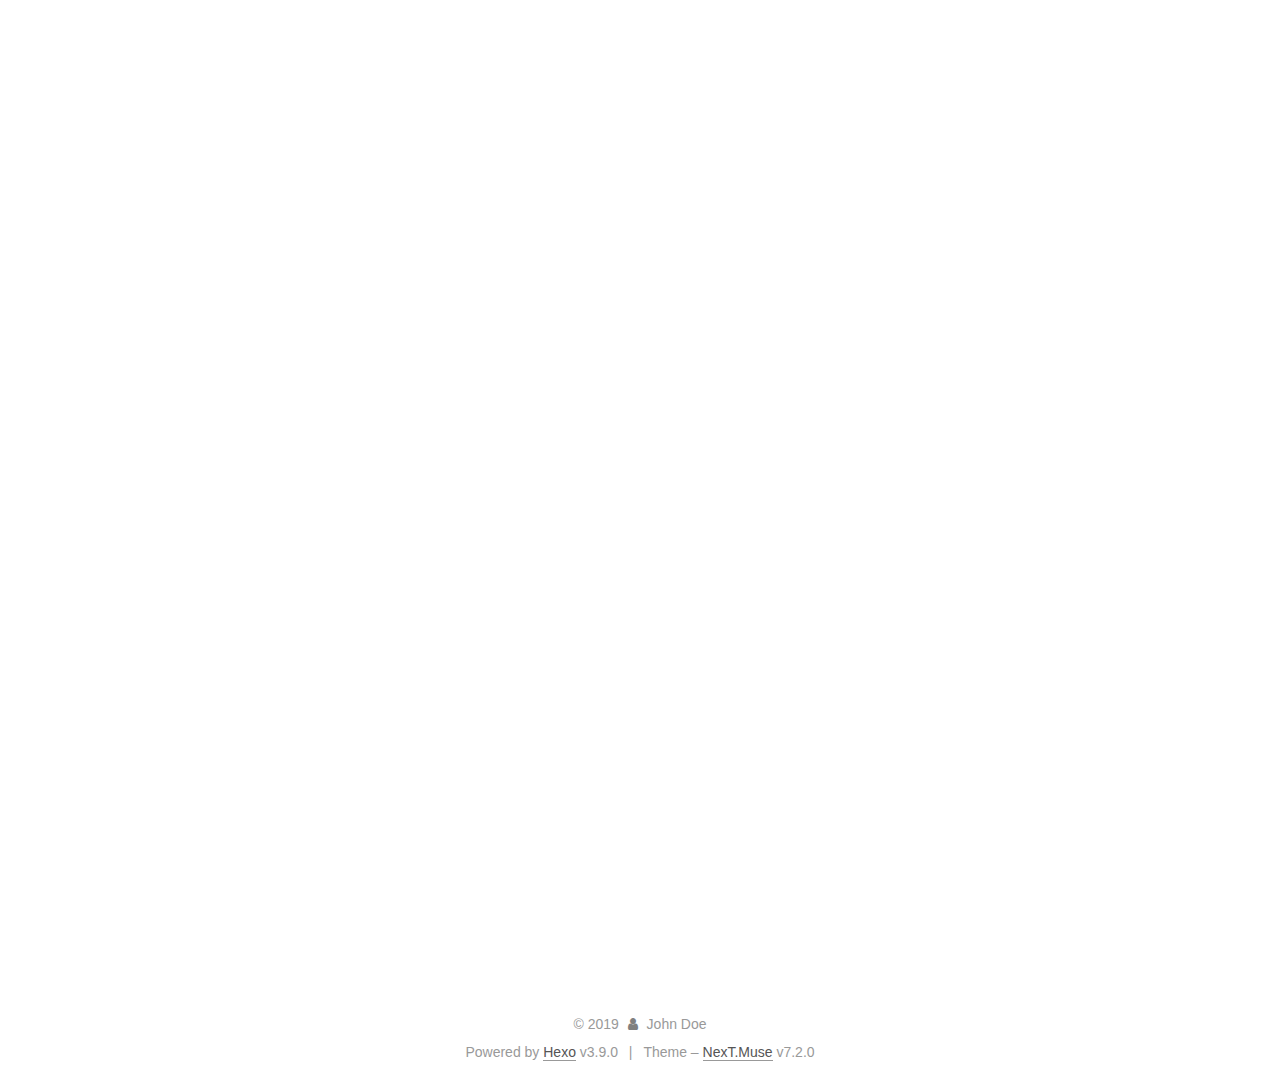
==== commit 804201fb: "Blog Update" ====
--- a/index.html
+++ b/index.html
@@ -327,7 +327,7 @@
                 
               
 
-              <time title="Created: 2019-07-06 20:06:06 / Modified: 20:35:57" itemprop="dateCreated datePublished" datetime="2019-07-06T20:06:06+08:00">2019-07-06</time>
+              <time title="Created: 2019-07-06 20:06:06 / Modified: 20:37:16" itemprop="dateCreated datePublished" datetime="2019-07-06T20:06:06+08:00">2019-07-06</time>
             </span>
           
 
@@ -372,7 +372,7 @@
         
           
             <h1 id="一、标题"><a href="#一、标题" class="headerlink" title="一、标题"></a>一、标题</h1><p>在想要设置为标题的文字前面加#来表示<br>一个#是一级标题，二个#是二级标题，以此类推。支持六级标题。 一般在#后边加一个空格</p>
-<h1 id="二、字体"><a href="#二、字体" class="headerlink" title="二、字体"></a>二、字体</h1><p><strong>要加粗的文字左右分别用两个*号包起来</strong><br><em>要倾斜的文字左右分别用一个*号包起来</em><br><strong><em>要倾斜和加粗的文字左右分别用三个*号包起来</em></strong><br>要加删除线的文字左右分别用两个号(<del>)包起来<br>~</del>删除的线行了<del>~<br>~</del>这是加删除线的文字</p>
+<h1 id="二、字体"><a href="#二、字体" class="headerlink" title="二、字体"></a>二、字体</h1><p><strong>要加粗的文字左右分别用两个*号包起来</strong><br><em>要倾斜的文字左右分别用一个*号包起来</em><br><strong><em>要倾斜和加粗的文字左右分别用三个*号包起来</em></strong><br>要加删除线的文字左右分别用两个号(<del>)包起来<br>~删除的线行了</del></p>
 <h1 id="三、引用"><a href="#三、引用" class="headerlink" title="三、引用"></a>三、引用</h1><p>在引用的文字前加&gt;即可</p>
 <blockquote>
 <p>这是引用的内容</p>
--- a/css/main.css
+++ b/css/main.css
@@ -1732,7 +1732,7 @@
   width: 4px;
   height: 4px;
   border-radius: 50%;
-  background: #b3ffdb;
+  background: #7f4a13;
 }
 .feed-link,
 .chat {
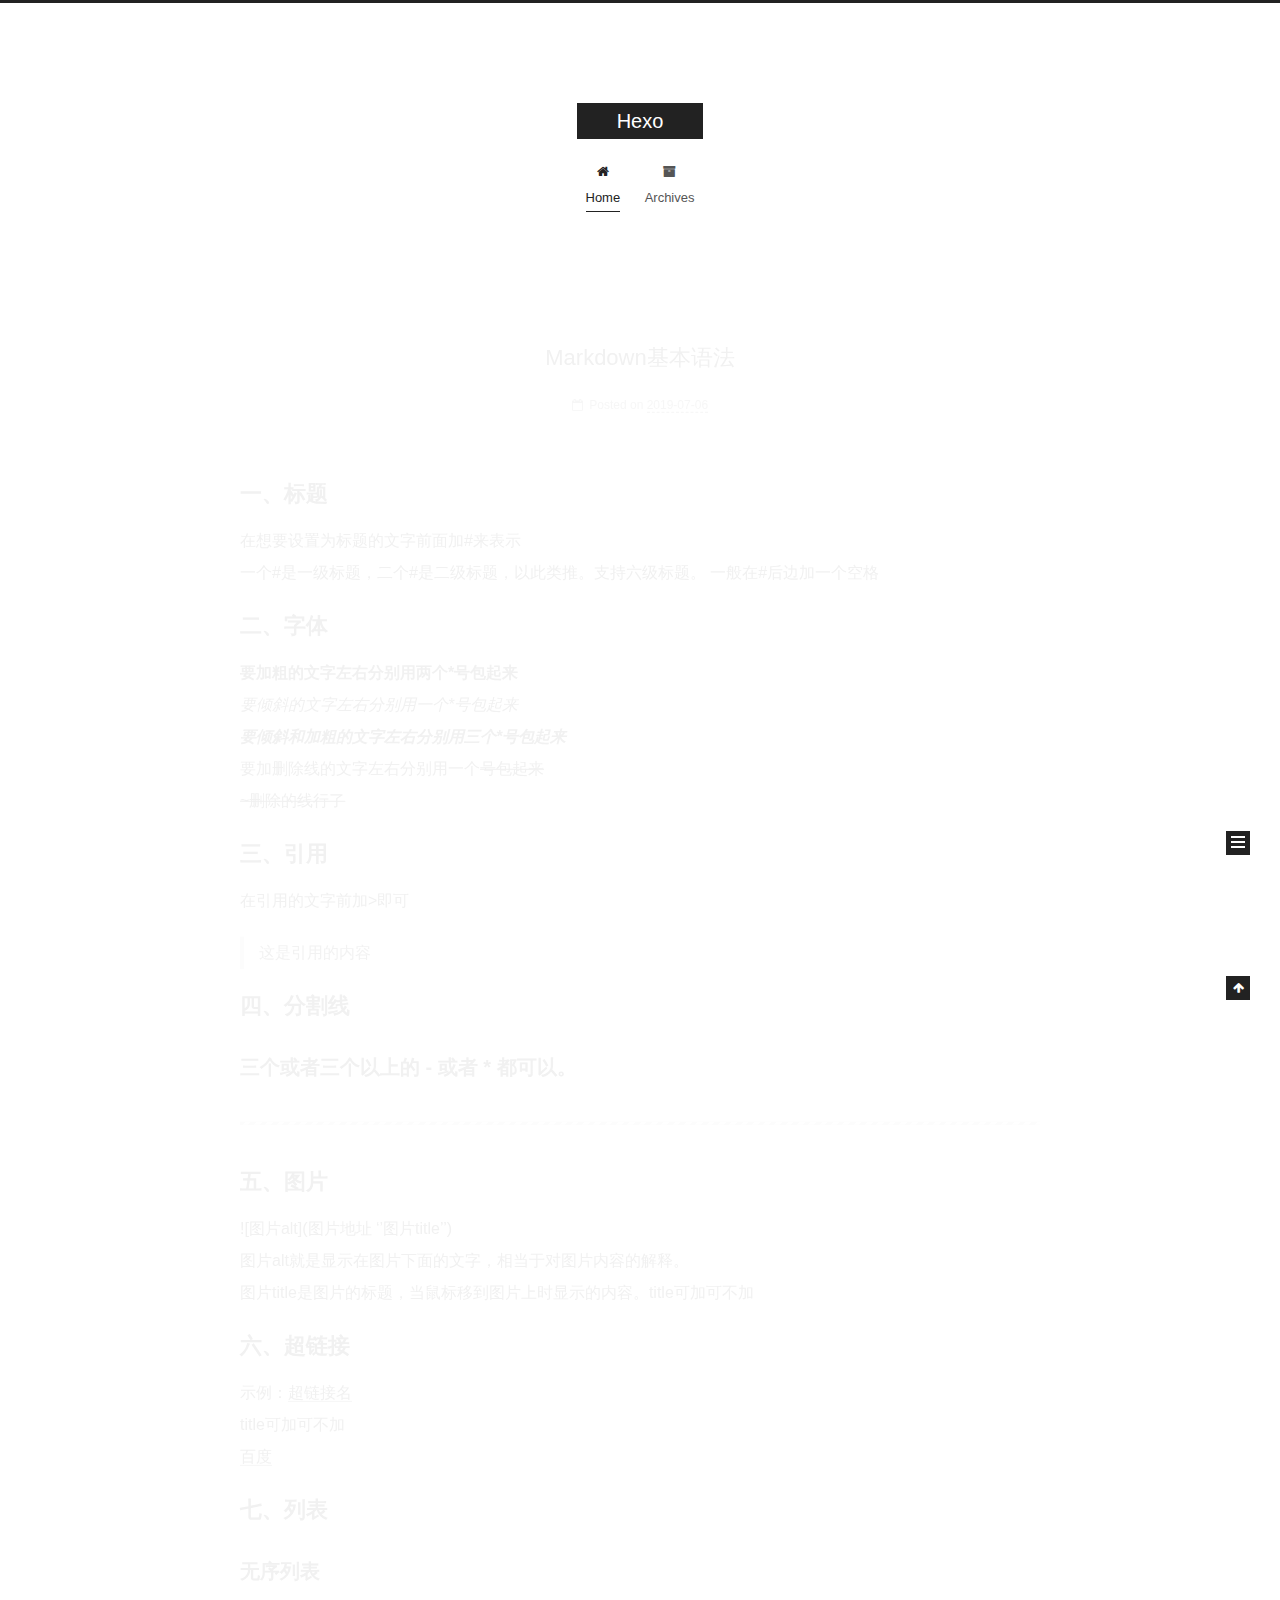
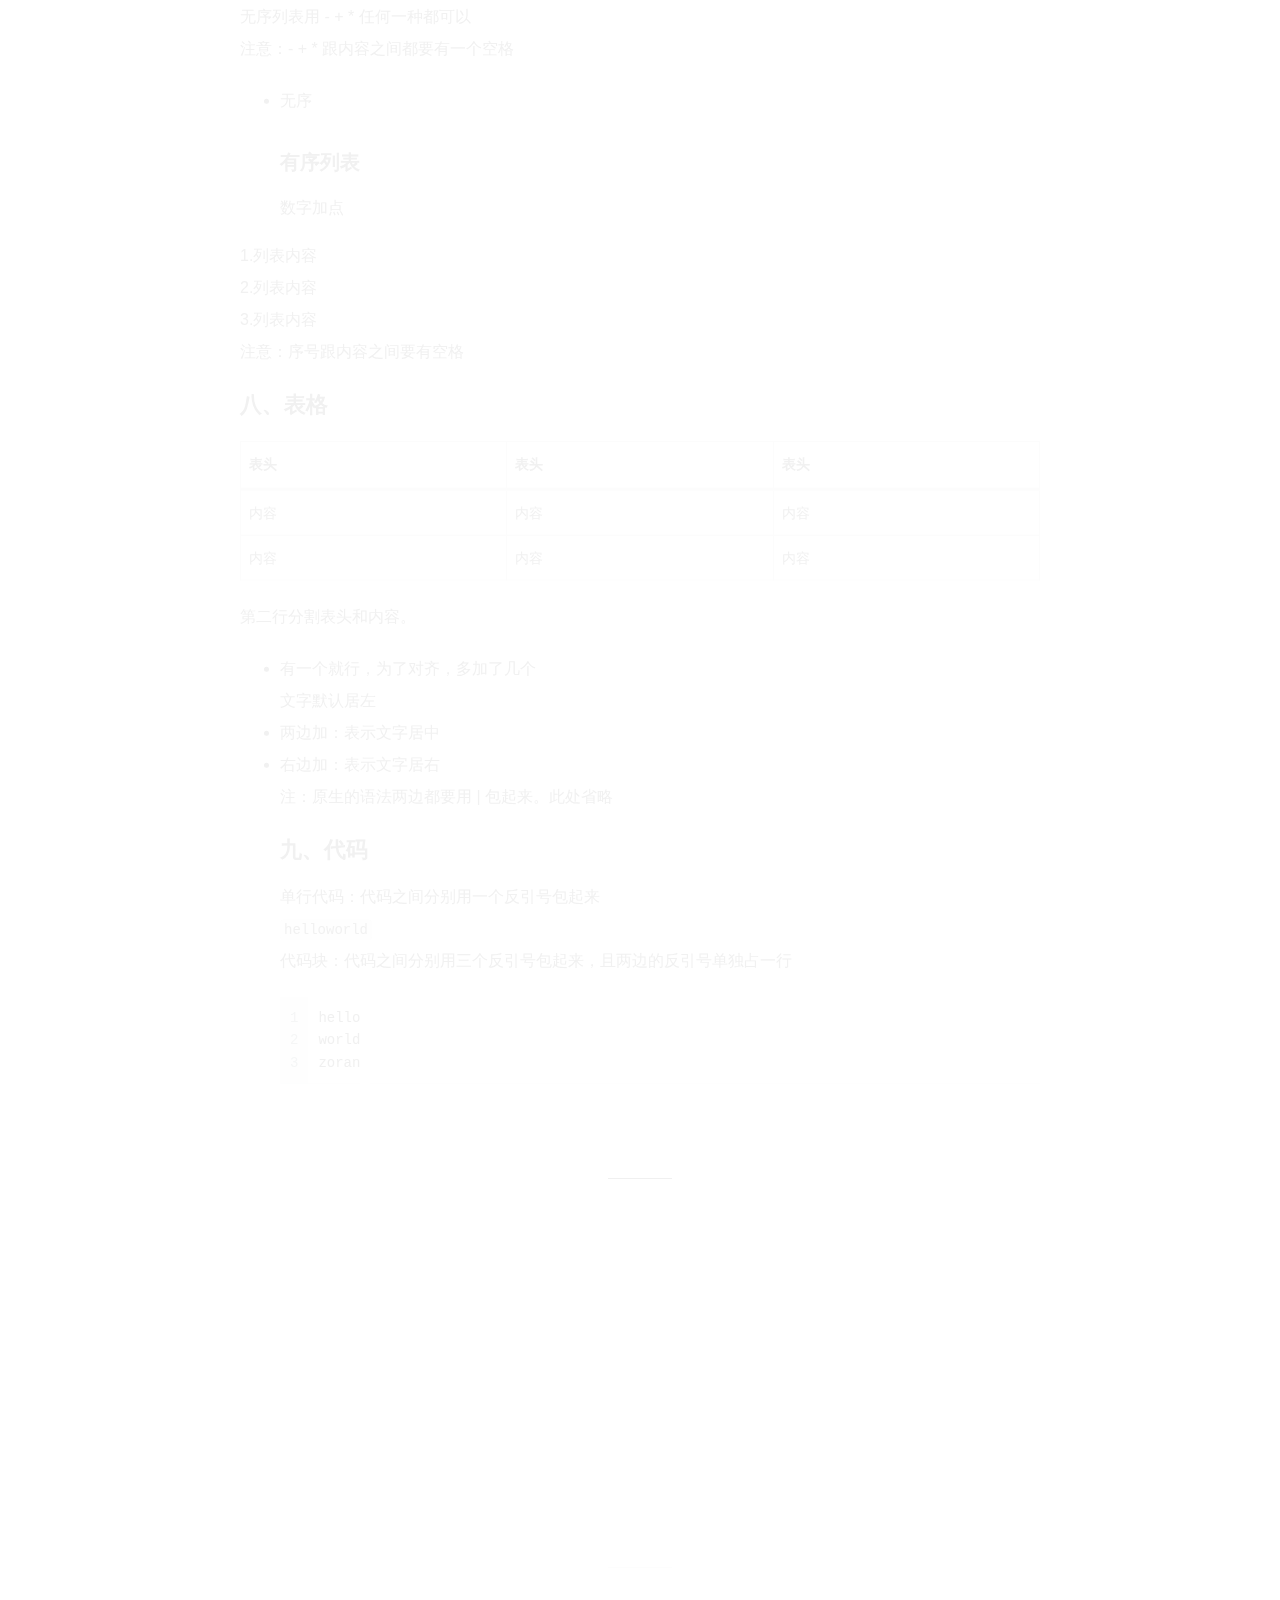
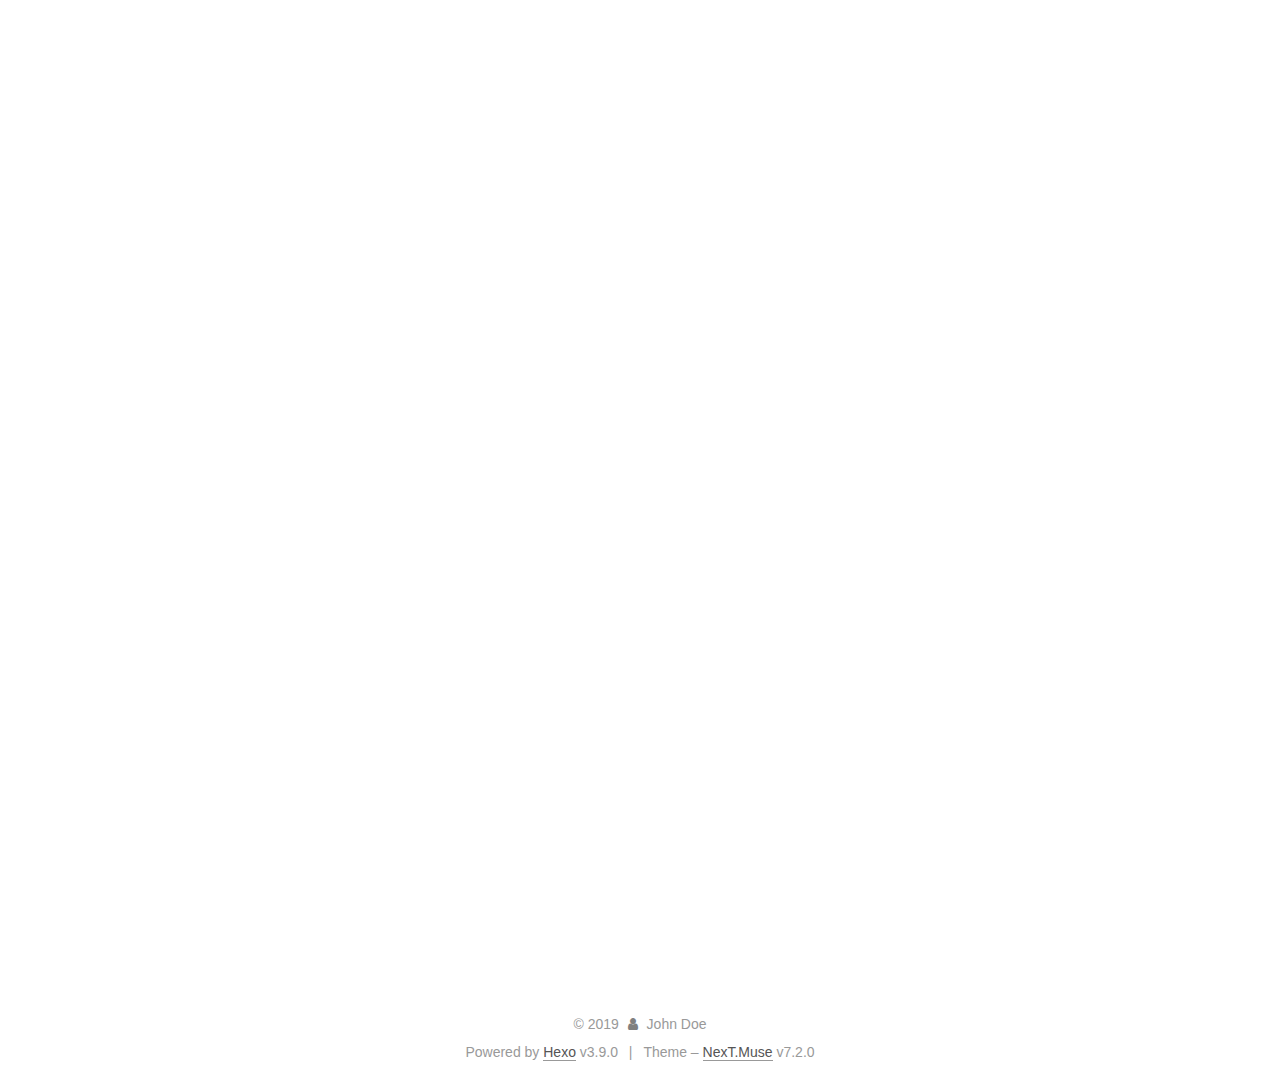
==== commit 4ba5eb16: "Blog Update" ====
--- a/index.html
+++ b/index.html
@@ -327,7 +327,7 @@
                 
               
 
-              <time title="Created: 2019-07-06 20:06:06 / Modified: 20:37:16" itemprop="dateCreated datePublished" datetime="2019-07-06T20:06:06+08:00">2019-07-06</time>
+              <time title="Created: 2019-07-06 20:06:06 / Modified: 20:38:55" itemprop="dateCreated datePublished" datetime="2019-07-06T20:06:06+08:00">2019-07-06</time>
             </span>
           
 
@@ -372,7 +372,7 @@
         
           
             <h1 id="一、标题"><a href="#一、标题" class="headerlink" title="一、标题"></a>一、标题</h1><p>在想要设置为标题的文字前面加#来表示<br>一个#是一级标题，二个#是二级标题，以此类推。支持六级标题。 一般在#后边加一个空格</p>
-<h1 id="二、字体"><a href="#二、字体" class="headerlink" title="二、字体"></a>二、字体</h1><p><strong>要加粗的文字左右分别用两个*号包起来</strong><br><em>要倾斜的文字左右分别用一个*号包起来</em><br><strong><em>要倾斜和加粗的文字左右分别用三个*号包起来</em></strong><br>要加删除线的文字左右分别用两个号(<del>)包起来<br>~删除的线行了</del></p>
+<h1 id="二、字体"><a href="#二、字体" class="headerlink" title="二、字体"></a>二、字体</h1><p><strong>要加粗的文字左右分别用两个*号包起来</strong><br><em>要倾斜的文字左右分别用一个*号包起来</em><br><strong><em>要倾斜和加粗的文字左右分别用三个*号包起来</em></strong><br>要加删除线的文字左右分别用一个<del>号包起来<br>~删除的线行了</del></p>
 <h1 id="三、引用"><a href="#三、引用" class="headerlink" title="三、引用"></a>三、引用</h1><p>在引用的文字前加&gt;即可</p>
 <blockquote>
 <p>这是引用的内容</p>
--- a/css/main.css
+++ b/css/main.css
@@ -1732,7 +1732,7 @@
   width: 4px;
   height: 4px;
   border-radius: 50%;
-  background: #7f4a13;
+  background: #ffff86;
 }
 .feed-link,
 .chat {
